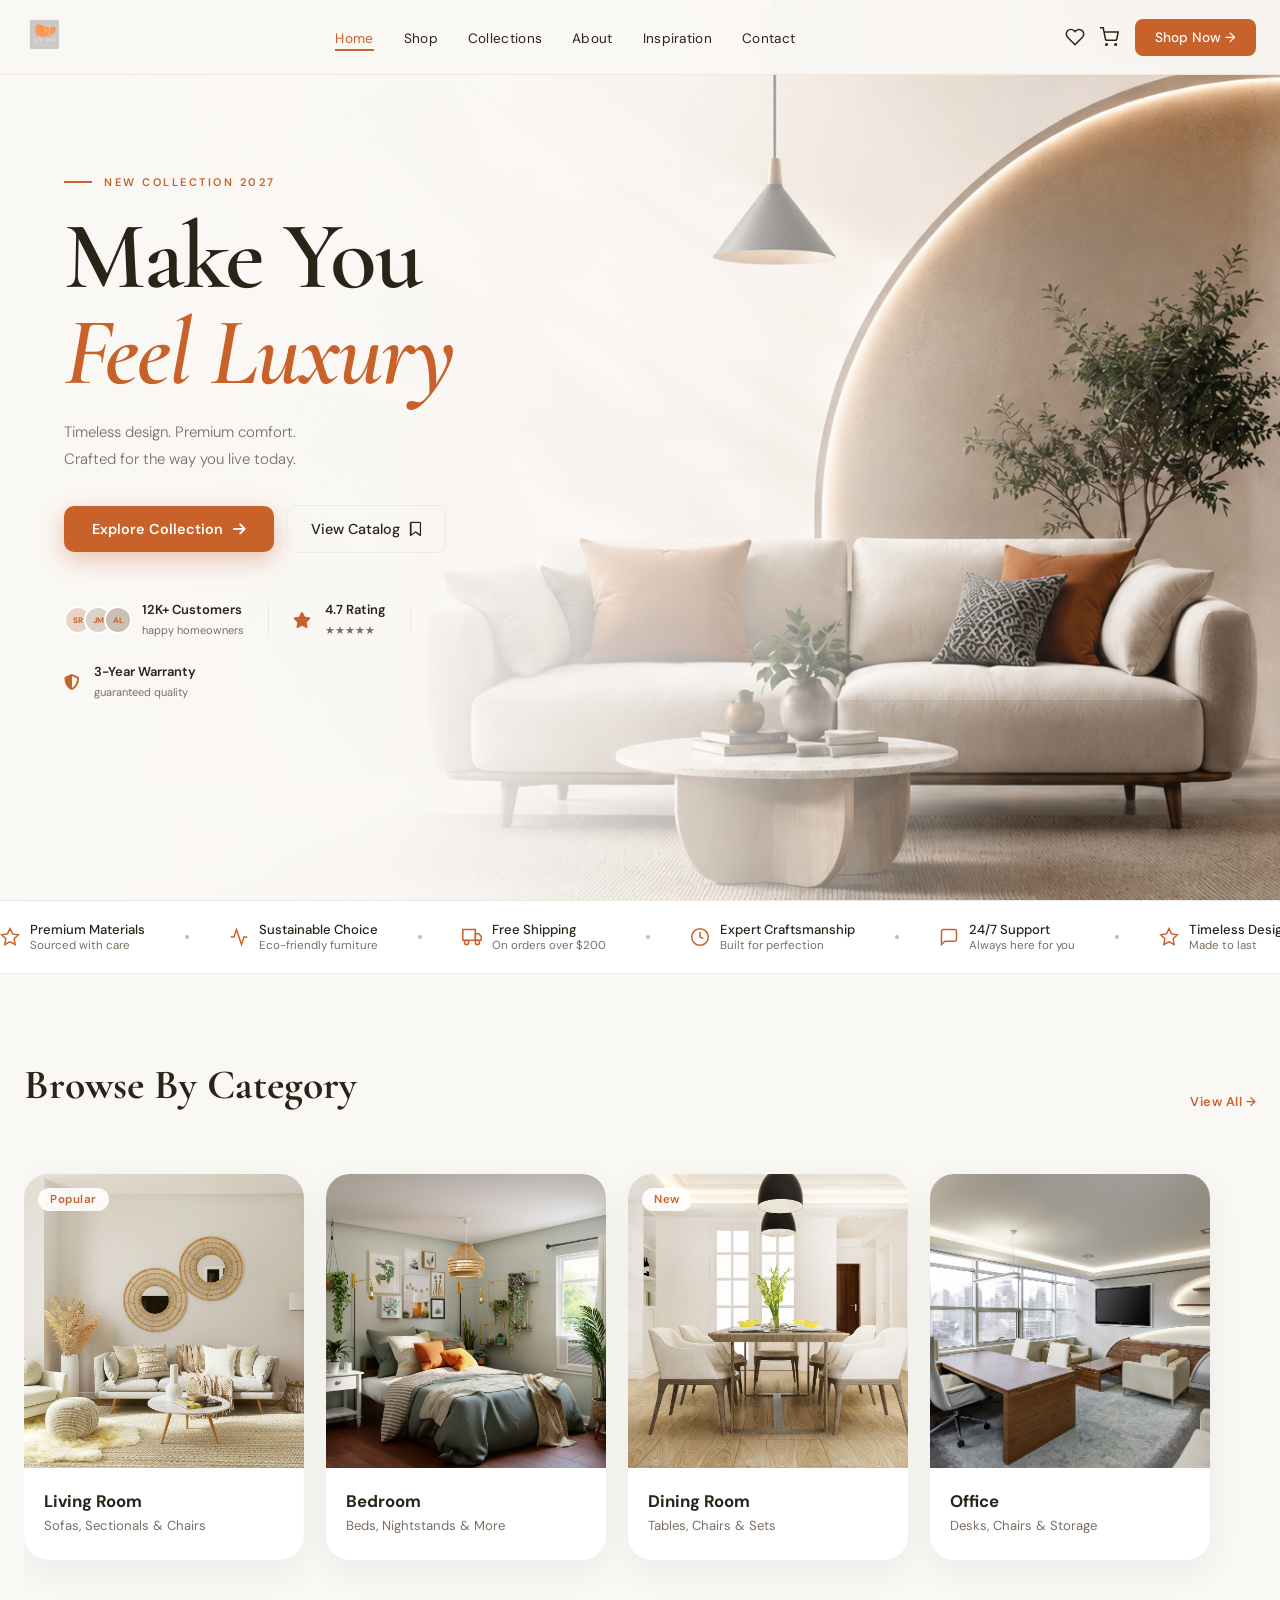
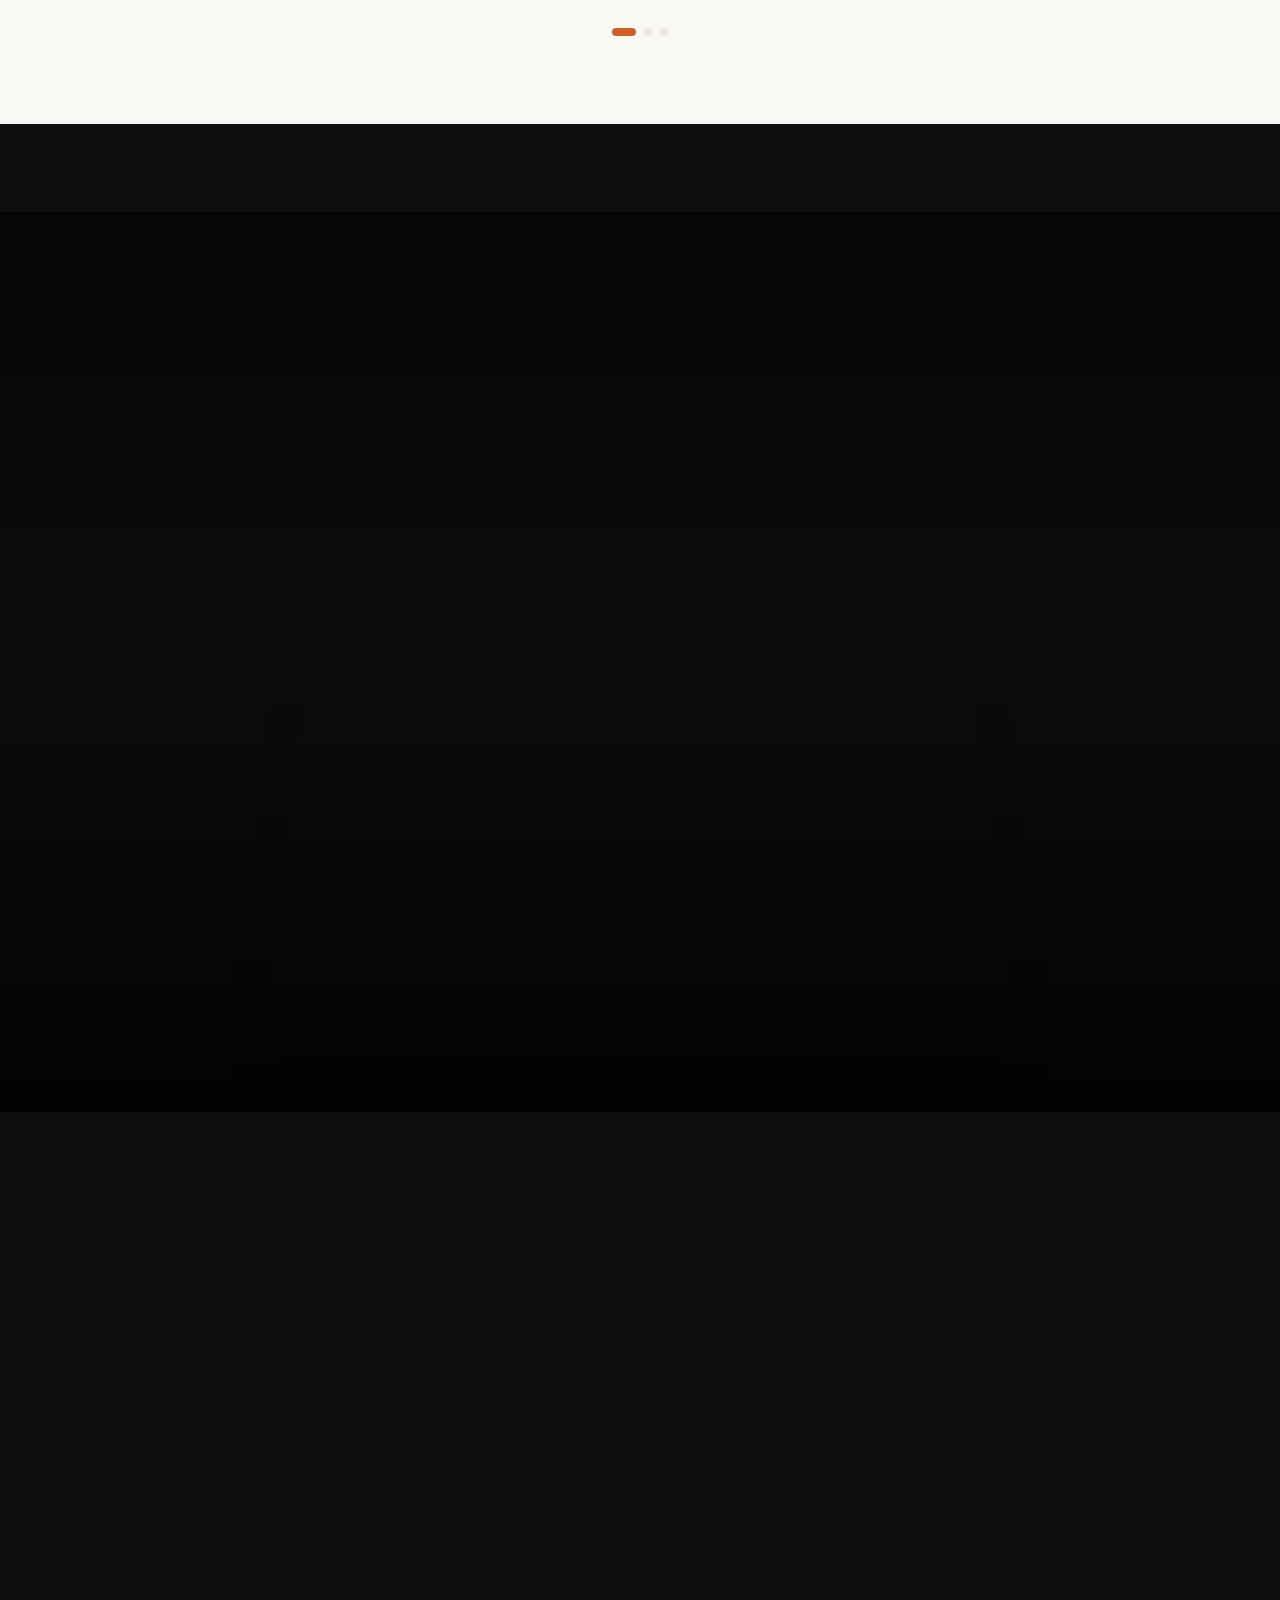
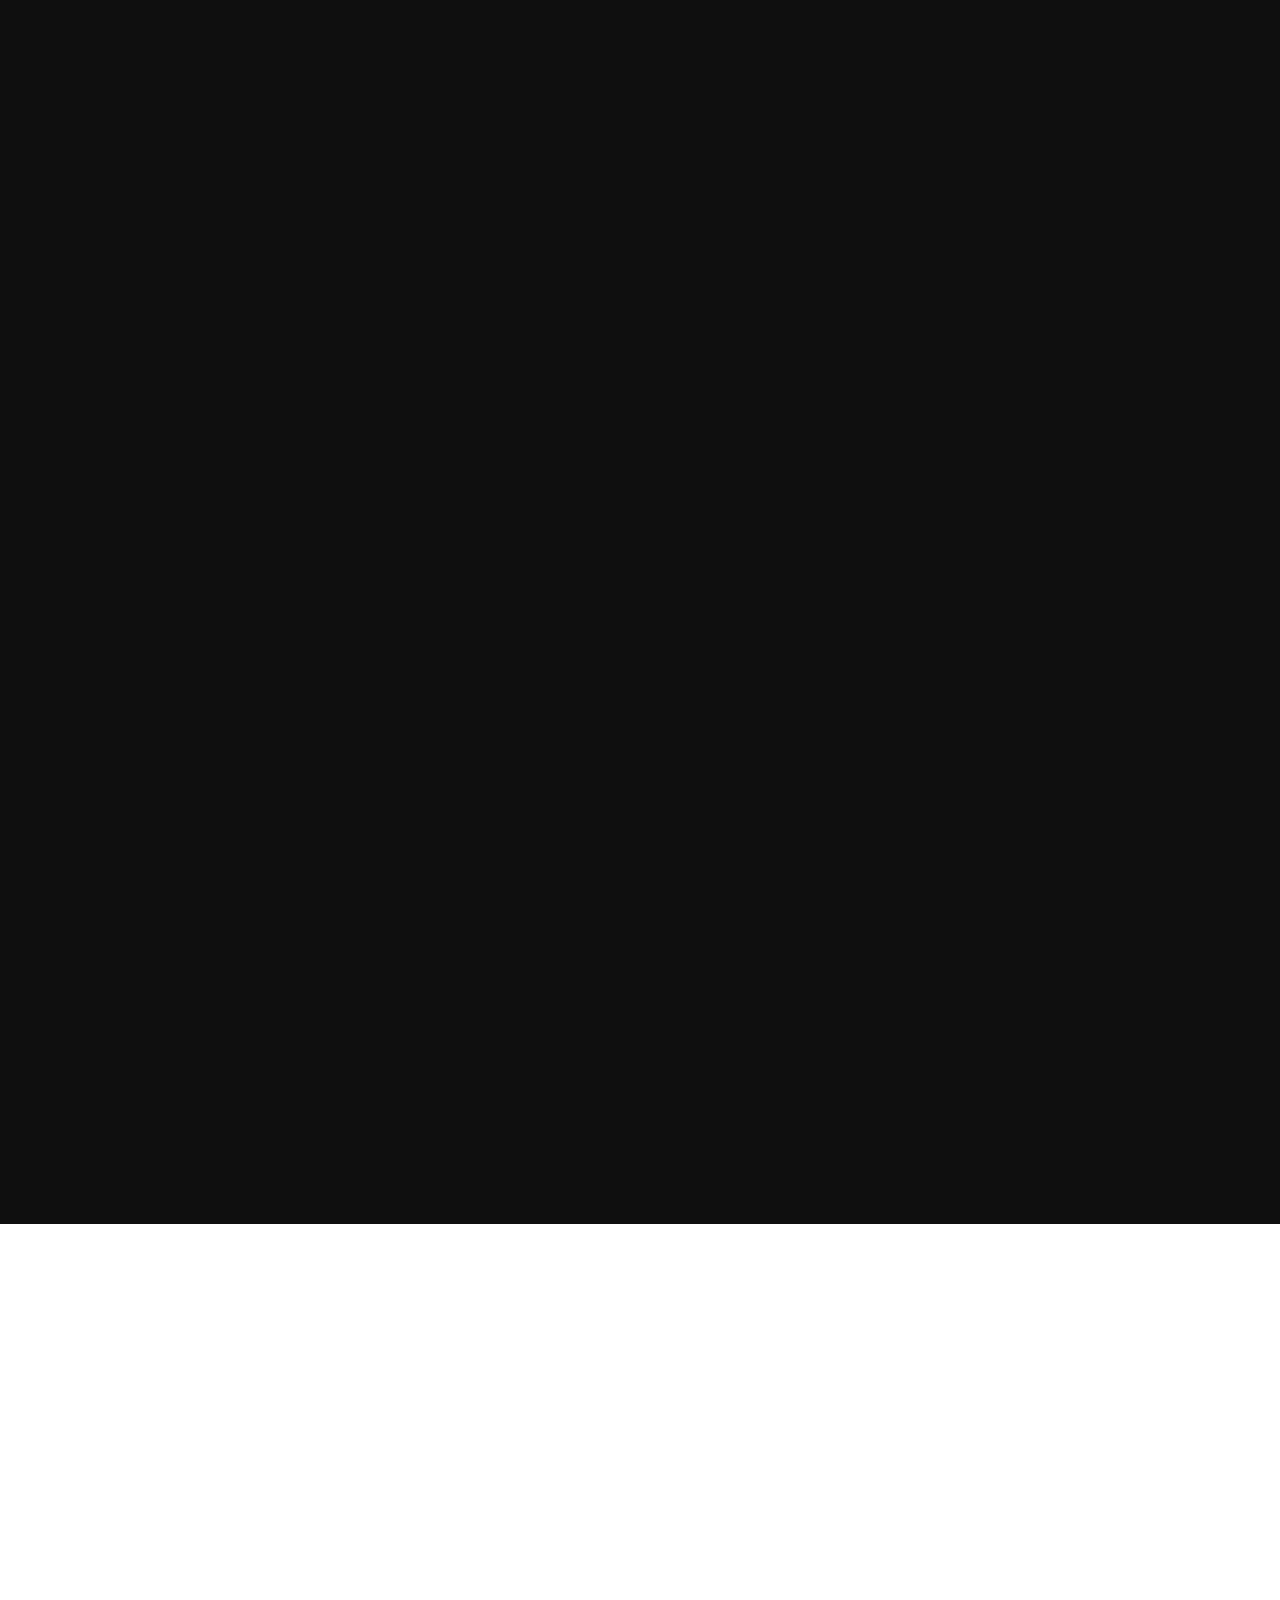
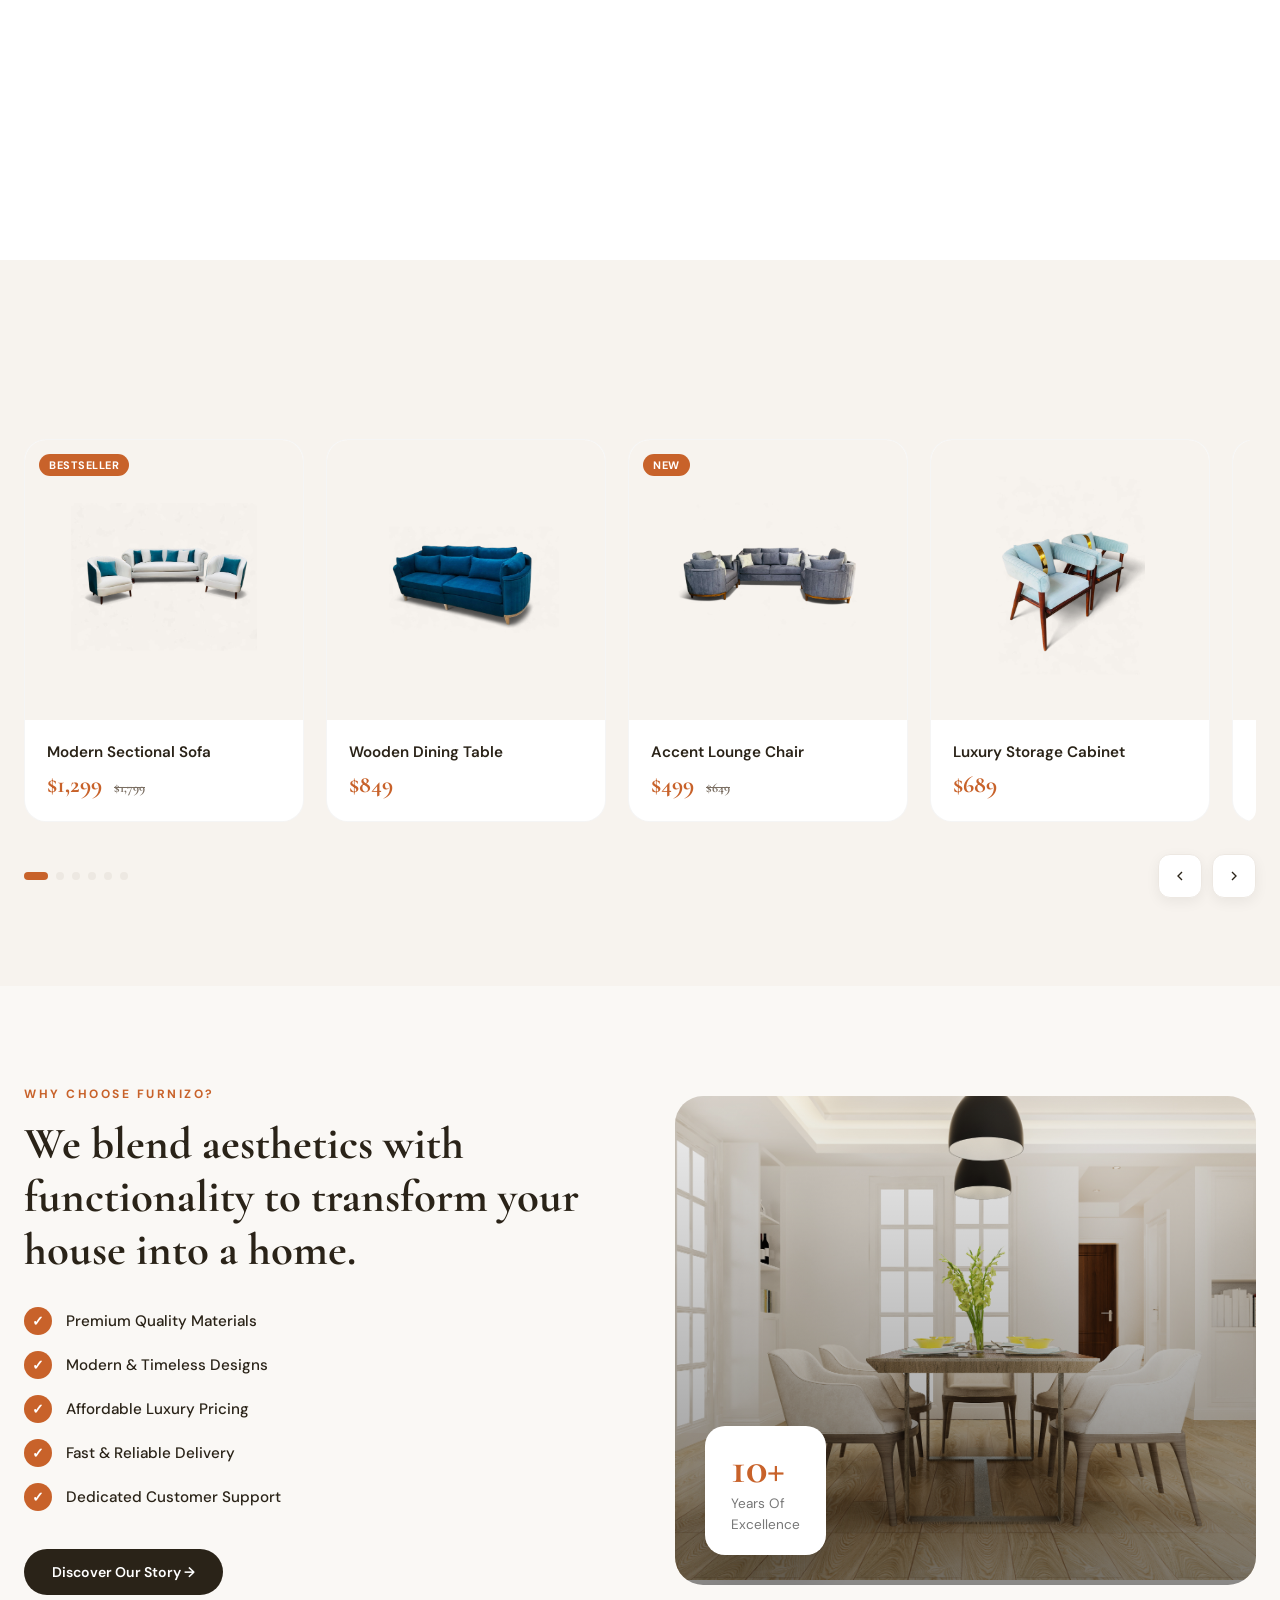
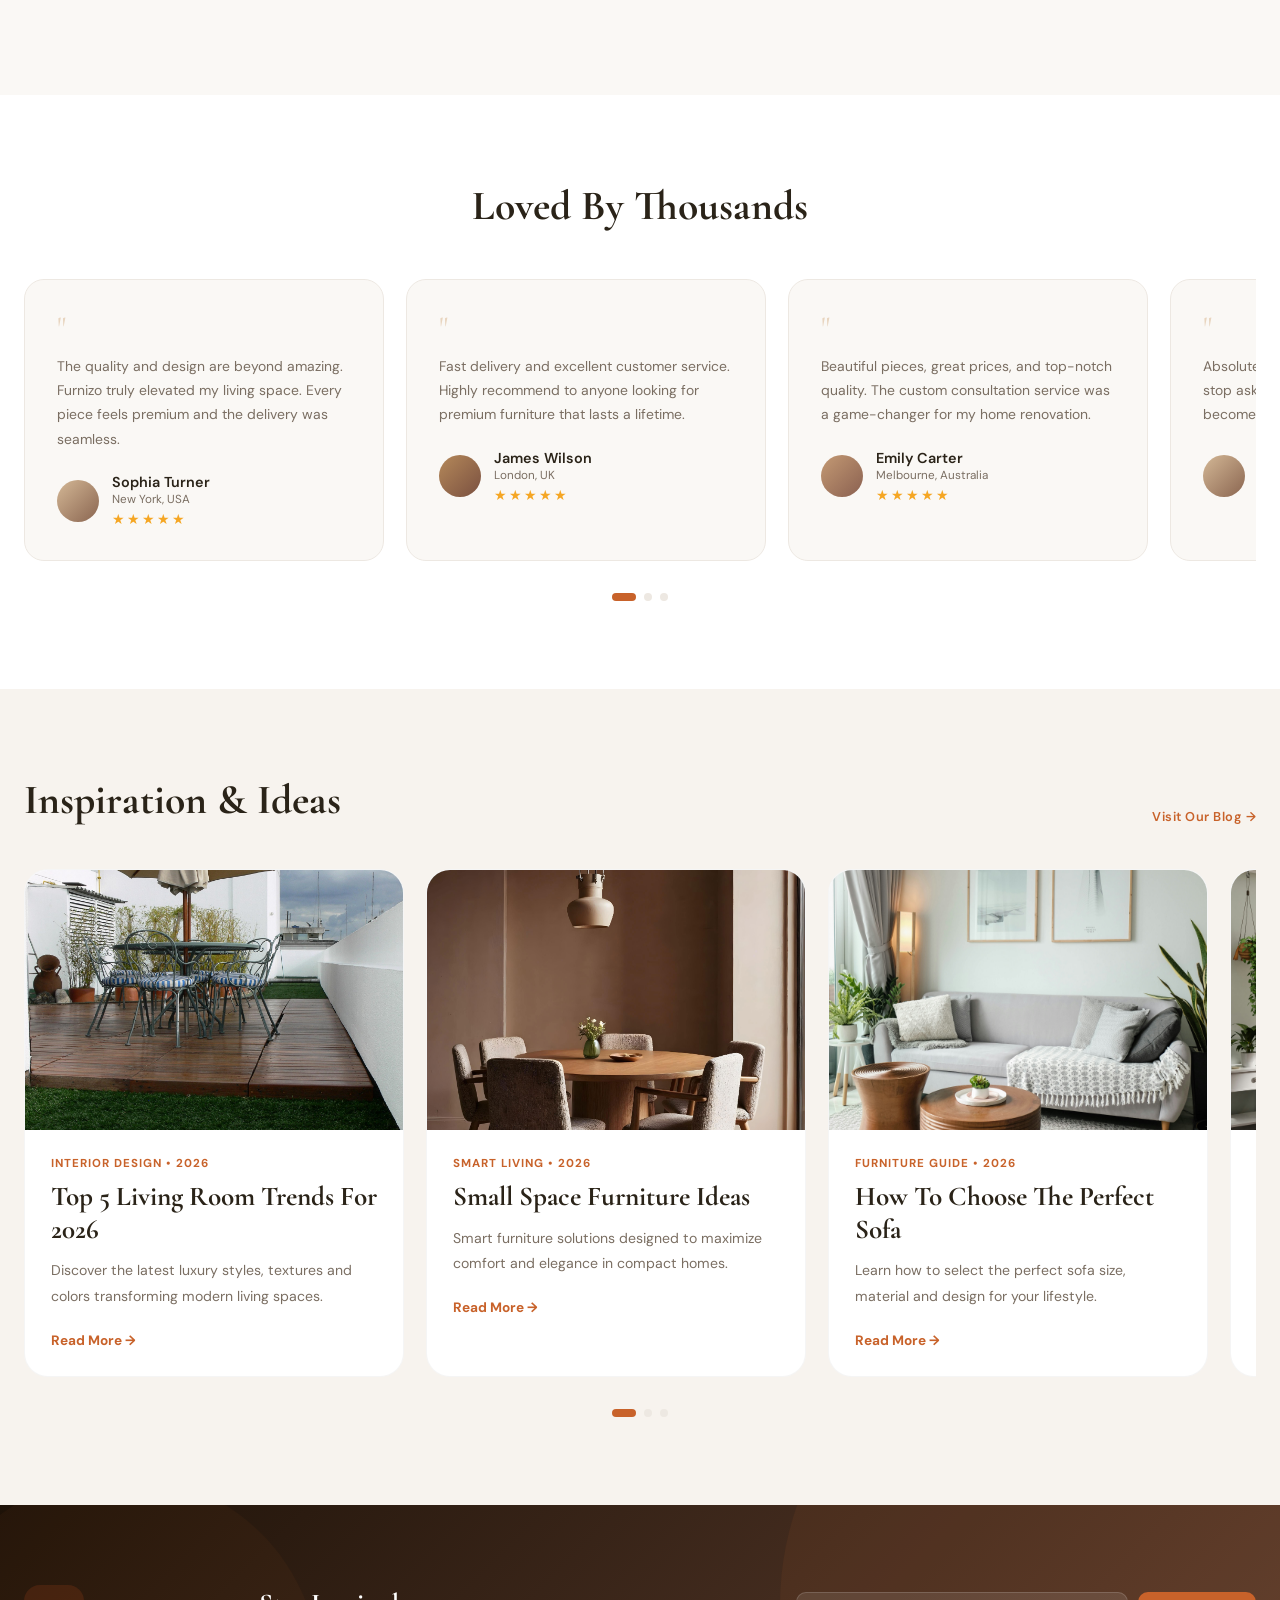
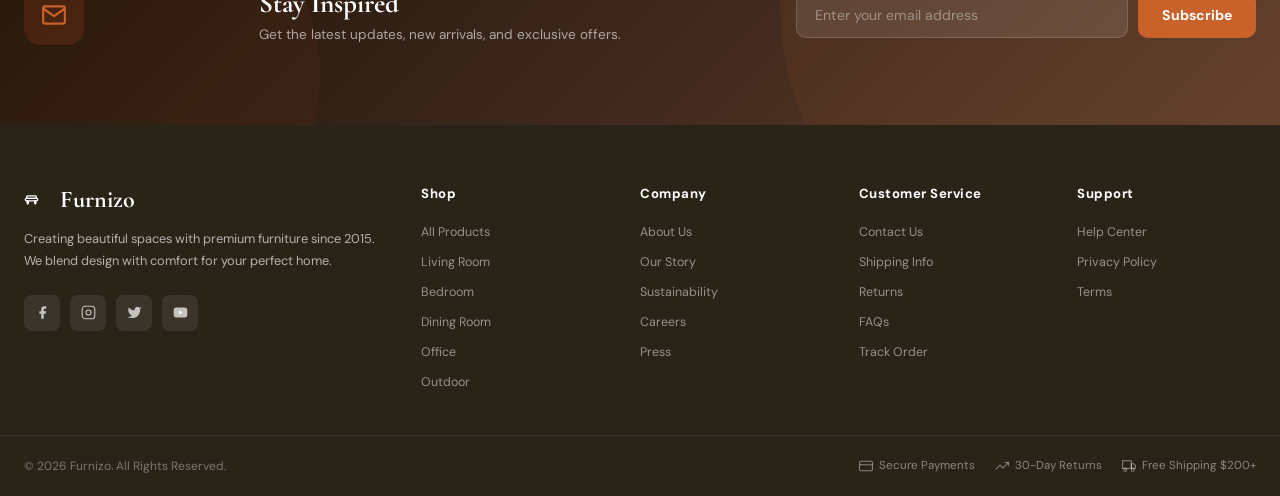
==== index.html @ 1a621d10 "Rename index1.html to index.html" ====
<!DOCTYPE html>
<html lang="en">
<head>
<meta charset="UTF-8"/>
<meta name="viewport" content="width=device-width, initial-scale=1.0"/>
<title>Furnizo – Elevate Your Everyday Living</title>
<link rel="stylesheet" href="https://cdnjs.cloudflare.com/ajax/libs/font-awesome/6.5.1/css/all.min.css"/>
<link href="https://fonts.googleapis.com/css2?family=Cormorant+Garamond:ital,wght@0,300;0,400;0,600;0,700;1,400&family=DM+Sans:opsz,wght@9..40,300;9..40,400;9..40,500;9..40,600&display=swap" rel="stylesheet"/>

<style>
/* ══════════════════════════════════
   ROOT & RESET
══════════════════════════════════ */
*,*::before,*::after{margin:0;padding:0;box-sizing:border-box;}

:root{
  --cream:#f7f3ee;
  --warm:#faf8f5;
  --rust:#c8622a;
  --rust-d:#9e4b1d;
  --rust-l:#e07a45;
  --brown:#5c3d2e;
  --tan:#d4b896;
  --sand:#e8d5bf;
  --charcoal:#2a2318;
  --gray:#7a6e62;
  --lgray:#ede8e2;
  --white:#ffffff;
  --shadow:0 8px 40px rgba(42,35,24,.13);
  --tr:.4s cubic-bezier(.25,.46,.45,.94);
}

html{scroll-behavior:smooth;}
body{
  font-family:'DM Sans',sans-serif;
  background:var(--warm);
  color:var(--charcoal);
  overflow-x:hidden;
}

/* ── SCROLL REVEAL ── */
.reveal,.reveal-l,.reveal-r,.reveal-s{
  opacity:0;
  transition:opacity .7s cubic-bezier(.25,.46,.45,.94),
             transform .7s cubic-bezier(.25,.46,.45,.94);
}
.reveal{transform:translateY(50px);}
.reveal-l{transform:translateX(-50px);}
.reveal-r{transform:translateX(50px);}
.reveal-s{transform:scale(.9);}
.reveal.on,.reveal-l.on,.reveal-r.on,.reveal-s.on{opacity:1;transform:none;}
.d1{transition-delay:.1s;}.d2{transition-delay:.2s;}.d3{transition-delay:.3s;}
.d4{transition-delay:.4s;}.d5{transition-delay:.5s;}

/* ══════════════════════════════════
   NAVBAR
══════════════════════════════════ */
nav{
  position:fixed;top:0;left:0;width:100%;z-index:1000;
  background:rgba(250,248,245,.93);
  backdrop-filter:blur(18px);
  border-bottom:1px solid rgba(212,184,150,.25);
  transition:box-shadow .3s;
}
nav.scrolled{box-shadow:0 2px 28px rgba(42,35,24,.1);}

.nav-inner{
  max-width:1320px;margin:0 auto;
  display:flex;align-items:center;justify-content:space-between;
  padding:0 24px;height:64px;
}

/* LOGO */
.nav-logo{
  display:flex;
  align-items:center;
  text-decoration:none;
}

.logo-img{
  height:52px;      /* increase/decrease logo size */
  width:auto;
  object-fit:contain;
  display:block;
}

/* Optional: smaller navbar height */
.nav-inner{
  max-width:1320px;
  margin:0 auto;
  display:flex;
  align-items:center;
  justify-content:space-between;
  padding:0 24px;
  height:74px;
}
.nav-links{
  display:flex;align-items:center;gap:30px;
  list-style:none;
}
.nav-links a{
  font-size:.85rem;font-weight:400;
  color:var(--charcoal);text-decoration:none;
  letter-spacing:.3px;transition:color var(--tr);
  position:relative;
}
.nav-links a::after{
  content:'';position:absolute;bottom:-4px;left:0;
  width:0;height:1.5px;background:var(--rust);
  transition:width var(--tr);
}
.nav-links a:hover{color:var(--rust);}
.nav-links a:hover::after,.nav-links a.active::after{width:100%;}
.nav-links a.active{color:var(--rust);}

.nav-right{display:flex;align-items:center;gap:16px;}
.nav-icons{display:flex;gap:14px;align-items:center;}
.nav-icons svg{width:20px;height:20px;cursor:pointer;color:var(--charcoal);transition:color .3s;}
.nav-icons svg:hover{color:var(--rust);}

.btn-shop{
  background:var(--rust);color:#fff;
  border:none;border-radius:8px;
  padding:10px 20px;font-size:.85rem;font-weight:500;
  cursor:pointer;transition:background var(--tr),transform .2s;
  white-space:nowrap;font-family:'DM Sans',sans-serif;
}
.btn-shop:hover{background:var(--rust-d);transform:translateY(-1px);}

/* Hamburger */
.hamburger{
  display:none;flex-direction:column;gap:5px;
  background:none;border:none;cursor:pointer;padding:4px;
}
.hamburger span{
  display:block;width:24px;height:2px;
  background:var(--charcoal);border-radius:2px;
  transition:all .35s;
}
.hamburger.open span:nth-child(1){transform:translateY(7px) rotate(45deg);}
.hamburger.open span:nth-child(2){opacity:0;}
.hamburger.open span:nth-child(3){transform:translateY(-7px) rotate(-45deg);}

/* Mobile Menu */
.mobile-menu{
  display:none;
  position:fixed;top:64px;left:0;right:0;
  background:rgba(250,248,245,.97);
  backdrop-filter:blur(20px);
  border-bottom:1px solid var(--lgray);
  padding:20px 24px 28px;
  transform:translateY(-10px);opacity:0;
  transition:all .35s;z-index:999;
}
.mobile-menu.open{display:block;transform:translateY(0);opacity:1;}
.mobile-menu ul{list-style:none;display:flex;flex-direction:column;gap:0;}
.mobile-menu ul li a{
  display:block;padding:14px 0;
  font-size:1rem;color:var(--charcoal);text-decoration:none;
  border-bottom:1px solid var(--lgray);
  transition:color .25s;
}
.mobile-menu ul li a:hover{color:var(--rust);}
.mobile-menu .mob-btns{
  display:flex;gap:12px;margin-top:20px;
}
.mob-btn-primary{
  flex:1;background:var(--rust);color:#fff;
  border:none;border-radius:10px;padding:14px;
  font-size:.9rem;font-weight:600;cursor:pointer;
  font-family:'DM Sans',sans-serif;
}
.mob-btn-outline{
  flex:1;background:transparent;color:var(--charcoal);
  border:1.5px solid var(--lgray);border-radius:10px;padding:14px;
  font-size:.9rem;font-weight:500;cursor:pointer;
  font-family:'DM Sans',sans-serif;
}

/* ══════════════════════════════════
   HERO
══════════════════════════════════ */
.hero{
  position:relative;
  min-height:100svh;
  background:var(--warm);
  overflow:hidden;
  display:flex;align-items:center;
  padding-top:64px;
}

.hero-bg{
  position:absolute;inset:0;
  width:100%;height:100%;
  object-fit:cover;object-position:center right;
}
.hero-fade{
  position:absolute;inset:0;
  background:linear-gradient(to right,
    rgba(250,248,245,1) 0%,
    rgba(250,248,245,.96) 30%,
    rgba(250,248,245,.7) 55%,
    rgba(250,248,245,.1) 80%,
    rgba(250,248,245,0) 100%
  );
}
@media(max-width:768px){
  .hero-fade{
    background:linear-gradient(to bottom,
      rgba(250,248,245,0) 0%,
      rgba(250,248,245,.5) 30%,
      rgba(250,248,245,.97) 60%,
      rgba(250,248,245,1) 100%
    );
  }
}

.hero-content{
  position:relative;z-index:2;
  padding:60px 5% 60px;
  max-width:620px;
}

.eyebrow{
  display:flex;align-items:center;gap:12px;margin-bottom:20px;
  opacity:0;animation:fadeUp .7s .1s forwards;
}
.eyebrow-line{width:28px;height:1.5px;background:var(--rust);}
.eyebrow span{
  font-size:11px;letter-spacing:2.5px;
  text-transform:uppercase;color:var(--rust);font-weight:600;
}

.hero-title{
  font-family:'Cormorant Garamond',serif;
  font-size:clamp(52px,8vw,96px);
  font-weight:600;line-height:1;
  letter-spacing:-2px;color:var(--charcoal);
  opacity:0;animation:fadeUp .7s .22s forwards;
}
.hero-title .rust{color:var(--rust);font-style:italic;}

.hero-desc{
  margin-top:18px;font-size:15px;line-height:1.8;
  color:var(--gray);max-width:380px;font-weight:300;
  opacity:0;animation:fadeUp .7s .34s forwards;
}

.hero-btns{
  margin-top:32px;display:flex;align-items:center;
  gap:12px;flex-wrap:wrap;
  opacity:0;animation:fadeUp .7s .46s forwards;
}
.btn-rust{
  display:inline-flex;align-items:center;gap:10px;
  background:var(--rust);color:#fff;
  padding:14px 28px;border-radius:10px;
  font-size:.9rem;font-weight:600;border:none;cursor:pointer;
  font-family:'DM Sans',sans-serif;text-decoration:none;
  transition:background .2s,transform .2s,box-shadow .2s;
  box-shadow:0 8px 24px rgba(200,98,42,.35);
}
.btn-rust:hover{background:var(--rust-d);transform:translateY(-3px);box-shadow:0 12px 32px rgba(200,98,42,.45);}
.btn-outline{
  display:inline-flex;align-items:center;gap:10px;
  background:none;color:var(--charcoal);
  padding:14px 24px;border-radius:10px;
  font-size:.9rem;font-weight:500;
  border:1.5px solid var(--lgray);cursor:pointer;
  font-family:'DM Sans',sans-serif;text-decoration:none;
  transition:all .2s;
}
.btn-outline:hover{border-color:var(--rust);color:var(--rust);}

.hero-badges{
  margin-top:48px;display:flex;align-items:center;
  gap:24px;flex-wrap:wrap;
  opacity:0;animation:fadeUp .7s .6s forwards;
}
.badge-item{display:flex;align-items:center;gap:10px;}
.badge-avatars{display:flex;}
.av-pill{
  width:28px;height:28px;border-radius:50%;
  border:2.5px solid #fff;
  display:flex;align-items:center;justify-content:center;
  font-size:8px;font-weight:700;color:var(--rust);
}
.av-pill+.av-pill{margin-left:-8px;}
.badge-info strong{display:block;font-size:13px;font-weight:600;color:var(--charcoal);}
.badge-info span{font-size:11px;color:var(--gray);}
.badge-div{width:1px;height:30px;background:var(--lgray);}

@keyframes fadeUp{
  from{opacity:0;transform:translateY(28px);}
  to{opacity:1;transform:translateY(0);}
}

/* ══════════════════════════════════
   TRUST BAR
══════════════════════════════════ */
.trust-bar{
  background:#fff;
  border-top:1px solid var(--lgray);
  border-bottom:1px solid var(--lgray);
  padding:20px 0;overflow:hidden;
}
.trust-track{
  display:flex;align-items:center;gap:40px;
  animation:trustScroll 20s linear infinite;
  width:max-content;
}
.trust-bar:hover .trust-track{animation-play-state:paused;}
@keyframes trustScroll{
  from{transform:translateX(0);}
  to{transform:translateX(-50%);}
}
.trust-item{
  display:flex;align-items:center;gap:10px;
  font-size:.82rem;color:var(--charcoal);font-weight:500;
  white-space:nowrap;
}
.trust-item svg{color:var(--rust);flex-shrink:0;}
.trust-item .sub{font-size:.72rem;color:var(--gray);font-weight:400;}
.trust-dot{
  width:4px;height:4px;border-radius:50%;
  background:var(--tan);flex-shrink:0;
}

/* ══════════════════════════════════
   SHARED SECTION STYLES
══════════════════════════════════ */
section{padding:88px 0;}
.container{max-width:1320px;margin:0 auto;padding:0 24px;}
.sec-head{
  display:flex;justify-content:space-between;align-items:flex-end;
  margin-bottom:44px;flex-wrap:wrap;gap:16px;
}
.sec-title{
  font-family:'Cormorant Garamond',serif;
  font-size:clamp(1.7rem,4vw,2.6rem);
  font-weight:700;color:var(--charcoal);line-height:1.15;
}
.view-all{
  font-size:.8rem;font-weight:600;color:var(--rust);
  text-decoration:none;letter-spacing:.5px;
  display:flex;align-items:center;gap:5px;
  transition:gap .3s;white-space:nowrap;
}
.view-all:hover{gap:10px;}

/* ══════════════════════════════════
   CATEGORIES CAROUSEL (3D)
══════════════════════════════════ */
.categories-bg{background:var(--warm);padding:88px 0;}

/* Carousel wrapper */
.carousel-wrap{
  position:relative;overflow:hidden;
  padding:20px 0 40px;
  cursor:grab;
  user-select:none;
  -webkit-user-select:none;
}
.carousel-wrap:active{cursor:grabbing;}

.cat-track{
  display:flex;gap:22px;
  width:max-content;
  transition:transform .35s cubic-bezier(.25,.46,.45,.94);
  will-change:transform;
}

/* CARD */
.cat-card{
  width:280px;flex-shrink:0;
  background:#fff;
  border-radius:24px;
  overflow:hidden;
  box-shadow:0 10px 35px rgba(0,0,0,.06);
  transition:transform .45s cubic-bezier(.25,.46,.45,.94),
             box-shadow .45s;
  cursor:pointer;
  transform-style:preserve-3d;
  perspective:1000px;
}
.cat-card:hover{
  transform:translateY(-12px) rotateX(4deg) rotateY(-2deg);
  box-shadow:0 28px 60px rgba(0,0,0,.14);
}
.cat-img-wrap{
  position:relative;
  width:100%;aspect-ratio:4/4.2;
  overflow:hidden;
}
.cat-img{
  position:absolute;inset:0;
  width:100%;height:100%;
  object-fit:cover;
  transition:transform .8s cubic-bezier(.22,.61,.36,1),
             opacity .6s;
}
.cat-img.primary{opacity:1;transform:translateX(0);}
.cat-img.hover{opacity:0;transform:translateX(100%);}
.cat-card:hover .cat-img.primary{opacity:0;transform:translateX(-100%);}
.cat-card:hover .cat-img.hover{opacity:1;transform:translateX(0);}
.cat-badge{
  position:absolute;top:14px;left:14px;
  background:rgba(255,255,255,.9);
  backdrop-filter:blur(6px);
  border-radius:20px;
  padding:4px 12px;
  font-size:.72rem;font-weight:600;
  color:var(--rust);
  letter-spacing:.5px;
  z-index:2;
}
.cat-info{padding:22px 20px 24px;}
.cat-name{font-size:1.05rem;font-weight:700;color:var(--charcoal);margin-bottom:4px;}
.cat-sub{font-size:.82rem;color:var(--gray);line-height:1.5;}

/* Carousel dots */
.carousel-dots{
  display:flex;justify-content:center;gap:8px;margin-top:28px;
}
.dot{
  width:8px;height:8px;border-radius:50%;
  background:var(--lgray);border:none;cursor:pointer;
  transition:all .35s;padding:0;
}
.dot.active{background:var(--rust);width:24px;border-radius:4px;}

/* Carousel arrows */
.carousel-arrows{
  display:flex;gap:10px;
  position:absolute;right:0;top:-60px;
}
.arr-btn{
  width:42px;height:42px;border-radius:50%;
  background:#fff;border:1.5px solid var(--lgray);
  display:flex;align-items:center;justify-content:center;
  cursor:pointer;transition:all .3s;
  box-shadow:0 4px 14px rgba(0,0,0,.07);
}
.arr-btn:hover{background:var(--rust);border-color:var(--rust);}
.arr-btn:hover svg{color:#fff;}
.arr-btn svg{width:16px;height:16px;color:var(--charcoal);transition:color .3s;}
.sec-head-inner{position:relative;}

/* =========================
   CINEMATIC 3D SCROLL SECTION
========================= */

.scroll-video-section{
  position:relative;
  height:300vh;
  background:#0f0f0f;
}

.video-sticky-wrap{
  position:sticky;
  top:0;
  height:100vh;

  display:flex;
  align-items:center;
  justify-content:center;

  overflow:hidden;

  perspective:1800px;
}

.scroll-video{
  width:72%;
  height:72vh;

  object-fit:cover;

  border-radius:32px;

  transform:
    rotateX(18deg)
    scale(0.72)
    translateY(180px);

  transition:
    transform 0.15s linear,
    border-radius 0.15s linear,
    width 0.15s linear;

  box-shadow:
    0 80px 140px rgba(0,0,0,.45);

  will-change:transform;
}

.video-overlay{
  position:absolute;
  inset:0;

  background:
  linear-gradient(
    to top,
    rgba(0,0,0,.78),
    rgba(0,0,0,.15),
    rgba(0,0,0,.55)
  );

  pointer-events:none;
}

.video-content{
  position:absolute;

  z-index:5;

  text-align:center;

  color:white;

  max-width:760px;

  opacity:0;

  transform:translateY(80px);

  transition:
    opacity .5s ease,
    transform .5s ease;
}

.video-content.active{
  opacity:1;
  transform:translateY(0);
}

.video-subtitle{
  display:inline-block;

  margin-bottom:20px;

  letter-spacing:4px;

  text-transform:uppercase;

  font-size:13px;

  color:#d6b08c;
}

.video-content h2{
  font-family:'Fraunces',serif;

  font-size:78px;

  line-height:1;

  font-weight:400;

  margin-bottom:24px;
}

.video-content p{
  font-size:18px;

  line-height:1.8;

  color:rgba(255,255,255,.82);
}

/* COLLECTIONS COMING OVER VIDEO */

.collections{
  position:relative;
  z-index:10;

  margin-top:-140px;

  border-radius:40px 40px 0 0;

  background:#f5f0eb;
}

/* MOBILE */

@media(max-width:768px){

  .scroll-video-section{
    height:220vh;
  }

  .scroll-video{
    width:92%;
    height:60vh;
    border-radius:24px;
  }

  .video-content{
    padding:0 24px;
  }

  .video-content h2{
    font-size:42px;
  }

  .video-content p{
    font-size:15px;
  }

}
/* ══════════════════════════════════
   PROMO BANNERS
══════════════════════════════════ */
.promo-section{background:#fff;padding:88px 0;}
.promo-grid{
  display:grid;
  grid-template-columns:1.2fr .8fr;
  gap:22px;
}

.promo-main{
  position:relative;
  min-height:460px;
  border-radius:28px;
  overflow:hidden;
  display:flex;align-items:flex-end;
  padding:48px;
  isolation:isolate;cursor:pointer;
}
.promo-bg{
  position:absolute;inset:0;
  width:100%;height:100%;object-fit:cover;
  transition:transform 1.2s ease;
}
.promo-main:hover .promo-bg{transform:scale(1.07);}
.promo-overlay{
  position:absolute;inset:0;
  background:linear-gradient(to right,rgba(20,10,5,.86),rgba(20,10,5,.4));
  z-index:1;
}
.promo-content{position:relative;z-index:2;max-width:500px;}
.promo-tag{
  display:inline-flex;align-items:center;gap:6px;
  background:var(--rust);color:#fff;
  font-size:.72rem;font-weight:700;
  padding:6px 14px;border-radius:40px;
  margin-bottom:16px;
  text-transform:uppercase;letter-spacing:1px;
}
.promo-main h2{
  font-family:'Cormorant Garamond',serif;
  font-size:clamp(2rem,5vw,3.8rem);
  line-height:1;color:#fff;
  margin-bottom:12px;font-weight:700;
}
.promo-main p{color:rgba(255,255,255,.75);font-size:.95rem;margin-bottom:28px;line-height:1.7;}
.btn-white{
  display:inline-flex;align-items:center;gap:8px;
  padding:13px 26px;background:#fff;color:var(--charcoal);
  border-radius:50px;text-decoration:none;
  font-weight:700;font-size:.88rem;
  transition:all .3s;
}
.btn-white:hover{transform:translateY(-3px);background:var(--sand);}

.promo-side{display:flex;flex-direction:column;gap:22px;}
.promo-small{
  background:var(--cream);
  border-radius:22px;padding:26px;
  display:flex;align-items:center;gap:18px;
  border:1px solid rgba(0,0,0,.04);
  transition:transform .4s,box-shadow .4s;flex:1;
  overflow:hidden;position:relative;
}
.promo-small::before{
  content:'';
  position:absolute;inset:0;
  background:linear-gradient(135deg,transparent 60%,rgba(200,98,42,.06));
  pointer-events:none;
}
.promo-small:hover{transform:translateY(-6px);box-shadow:0 20px 45px rgba(0,0,0,.09);}
.promo-small h3{
  font-family:'Cormorant Garamond',serif;
  font-size:1.5rem;line-height:1.15;
  margin-bottom:8px;color:var(--charcoal);font-weight:700;
}
.promo-small p{color:var(--gray);margin-bottom:14px;font-size:.88rem;}
.learn-more{
  color:var(--rust);text-decoration:none;
  font-weight:700;font-size:.85rem;
  transition:gap .3s;display:inline-flex;align-items:center;gap:6px;
}
.learn-more:hover{gap:10px;}
.promo-img{
  width:120px;height:120px;
  border-radius:16px;overflow:hidden;
  flex-shrink:0;background:var(--lgray);
}
.promo-img img{
  width:100%;height:100%;object-fit:cover;
  transition:transform .7s;
}
.promo-small:hover .promo-img img{transform:scale(1.08);}

/* ══════════════════════════════════
   PRODUCTS CAROUSEL
══════════════════════════════════ */
.products-bg{background:var(--cream);padding:88px 0;}
.products-carousel{position:relative;}
.prod-track-wrap{overflow:hidden;border-radius:12px;}
.prod-track{
  display:flex;gap:22px;
  transition:transform .45s cubic-bezier(.25,.46,.45,.94);
  will-change:transform;
}

/* 3D product card */
.product-card{
  flex-shrink:0;
  width:280px;
  background:#fff;
  border-radius:22px;overflow:hidden;
  border:1px solid rgba(0,0,0,.04);
  transition:transform .45s cubic-bezier(.25,.46,.45,.94),box-shadow .45s;
  position:relative;
  transform-style:preserve-3d;perspective:800px;
}
.product-card:hover{
  transform:translateY(-14px) rotateX(5deg) rotateY(-3deg) scale(1.02);
  box-shadow:0 30px 60px rgba(0,0,0,.14);
}
.product-card::before{
  content:'';
  position:absolute;inset:0;
  background:linear-gradient(135deg,rgba(255,255,255,.4),transparent);
  z-index:1;pointer-events:none;
  opacity:0;transition:opacity .4s;
  border-radius:22px;
}
.product-card:hover::before{opacity:1;}

.prod-img-wrap{
  position:relative;height:280px;
  overflow:hidden;background:var(--cream);
  display:flex;align-items:center;justify-content:center;
  padding:24px;
}
.prod-img{
  width:100%;height:100%;object-fit:contain;
  transition:transform .8s ease;
}
.product-card:hover .prod-img{transform:scale(1.1) translateY(-4px);}

/* Glow on hover */
.prod-glow{
  position:absolute;inset:0;
  background:radial-gradient(circle at 50% 80%,rgba(200,98,42,.12),transparent 70%);
  opacity:0;transition:opacity .5s;
}
.product-card:hover .prod-glow{opacity:1;}

.prod-actions{
  position:absolute;top:14px;right:14px;
  display:flex;flex-direction:column;gap:8px;
  opacity:0;transform:translateX(18px);
  transition:all .4s;z-index:3;
}
.product-card:hover .prod-actions{opacity:1;transform:translateX(0);}
.act-btn{
  width:40px;height:40px;border-radius:50%;
  background:#fff;border:none;
  display:flex;align-items:center;justify-content:center;
  cursor:pointer;transition:all .3s;
  box-shadow:0 6px 18px rgba(0,0,0,.1);font-size:.9rem;
}
.act-btn:hover{background:var(--rust);color:#fff;transform:scale(1.08);}

.prod-badge{
  position:absolute;top:14px;left:14px;
  background:var(--rust);color:#fff;
  font-size:.68rem;font-weight:700;
  padding:4px 10px;border-radius:20px;
  letter-spacing:.5px;text-transform:uppercase;
  z-index:3;
}

.prod-info{padding:22px;}
.prod-name{font-size:.95rem;font-weight:600;color:var(--charcoal);margin-bottom:8px;}
.prod-price{
  font-family:'Cormorant Garamond',serif;
  font-size:1.5rem;font-weight:700;color:var(--rust);
}
.prod-old{font-size:.82rem;color:var(--gray);text-decoration:line-through;margin-left:6px;}

/* Carousel nav */
.prod-nav{
  display:flex;align-items:center;justify-content:space-between;
  margin-top:32px;
}
.prod-dots{display:flex;gap:8px;}
.prod-arrows{display:flex;gap:10px;}
.p-arr{
  width:44px;height:44px;border-radius:12px;
  background:#fff;border:1.5px solid var(--lgray);
  display:flex;align-items:center;justify-content:center;
  cursor:pointer;transition:all .3s;
  box-shadow:0 4px 14px rgba(0,0,0,.06);
}
.p-arr:hover{background:var(--rust);border-color:var(--rust);}
.p-arr:hover svg{color:#fff;}
.p-arr svg{width:16px;height:16px;color:var(--charcoal);transition:color .3s;}

/* ══════════════════════════════════
   WHY CHOOSE
══════════════════════════════════ */
.why-section{background:var(--warm);padding:100px 0;}
.why-grid{
  display:grid;
  grid-template-columns:1fr 1fr;
  gap:70px;align-items:center;
}
.why-lead{
  font-size:.75rem;font-weight:700;color:var(--rust);
  letter-spacing:2.5px;text-transform:uppercase;margin-bottom:16px;
}
.why-content .sec-title{font-size:clamp(1.8rem,3.5vw,2.8rem);line-height:1.18;margin-bottom:16px;}
.why-list{list-style:none;margin:30px 0 38px;display:flex;flex-direction:column;gap:16px;}
.why-list li{
  display:flex;align-items:center;gap:14px;
  font-size:.95rem;color:var(--charcoal);font-weight:500;
}
.why-list li::before{
  content:'✓';
  width:28px;height:28px;border-radius:50%;
  background:var(--rust);color:#fff;
  display:flex;align-items:center;justify-content:center;
  font-size:.88rem;font-weight:700;flex-shrink:0;
}
.why-img-area{
  position:relative;border-radius:28px;overflow:hidden;min-height:480px;
  cursor:pointer;
}
.why-main-img{width:100%;height:100%;object-fit:cover;transition:transform 1s ease;}
.why-img-area:hover .why-main-img{transform:scale(1.06);}
.why-overlay{
  position:absolute;inset:0;
  background:linear-gradient(to top,rgba(0,0,0,.45),rgba(0,0,0,.05));
}
.why-badge{
  position:absolute;bottom:30px;left:30px;
  background:#fff;border-radius:20px;
  padding:20px 26px;
  box-shadow:0 20px 40px rgba(0,0,0,.15);z-index:2;
}
.why-badge .big{
  font-size:2.8rem;font-family:'Cormorant Garamond',serif;
  font-weight:700;color:var(--rust);line-height:1;
}
.why-badge .small{font-size:.85rem;color:#777;margin-top:4px;line-height:1.5;}
.btn-primary-dark{
  display:inline-flex;align-items:center;gap:8px;
  padding:14px 28px;background:var(--charcoal);color:#fff;
  border-radius:50px;text-decoration:none;
  font-weight:600;font-size:.88rem;
  transition:all .3s;
}
.btn-primary-dark:hover{background:var(--rust);transform:translateY(-2px);}

/* ══════════════════════════════════
   TESTIMONIALS CAROUSEL
══════════════════════════════════ */
.testi-bg{background:#fff;padding:88px 0;}
.testi-header{text-align:center;margin-bottom:48px;}
.testi-carousel{position:relative;overflow:hidden;}
.testi-track{
  display:flex;gap:22px;
  transition:transform .45s cubic-bezier(.25,.46,.45,.94);
}
.testi-card{
  flex-shrink:0;width:360px;
  background:var(--warm);border-radius:20px;padding:32px;
  border:1px solid var(--lgray);
  transition:transform .4s,box-shadow .4s;
}
.testi-card:hover{transform:translateY(-8px);box-shadow:var(--shadow);}
.testi-quote{
  font-size:2rem;color:var(--sand);
  font-family:'Cormorant Garamond',serif;
  line-height:1;margin-bottom:10px;
}
.testi-text{font-size:.87rem;color:var(--gray);line-height:1.75;margin-bottom:22px;}
.testi-author{display:flex;align-items:center;gap:13px;}
.testi-avatar{
  width:42px;height:42px;border-radius:50%;flex-shrink:0;
}
.av1{background:linear-gradient(135deg,#d4b896,#8a6550);}
.av2{background:linear-gradient(135deg,#b5895a,#7a5040);}
.av3{background:linear-gradient(135deg,#c49a74,#8a6050);}
.testi-name{font-size:.9rem;font-weight:600;color:var(--charcoal);}
.testi-loc{font-size:.73rem;color:var(--gray);}
.testi-stars{color:#f5a623;font-size:.85rem;margin-top:4px;letter-spacing:2px;}
.testi-nav{display:flex;justify-content:center;gap:8px;margin-top:32px;}

/* ══════════════════════════════════
   BLOG CAROUSEL
══════════════════════════════════ */
.blog-section{background:var(--cream);padding:88px 0;}
.blog-carousel{position:relative;overflow:hidden;}
.blog-track{
  display:flex;gap:22px;
  transition:transform .45s cubic-bezier(.25,.46,.45,.94);
}
.blog-card{
  flex-shrink:0;width:380px;
  background:#fff;border-radius:24px;
  overflow:hidden;cursor:pointer;
  border:1px solid rgba(0,0,0,.04);
  transition:transform .45s,box-shadow .45s;
}
.blog-card:hover{transform:translateY(-10px);box-shadow:0 25px 50px rgba(0,0,0,.1);}
.blog-img-wrap{height:260px;overflow:hidden;background:var(--cream);}
.blog-img{width:100%;height:100%;object-fit:cover;transition:transform 1s ease;}
.blog-card:hover .blog-img{transform:scale(1.08);}
.blog-body{padding:26px;}
.blog-date{
  font-size:.72rem;font-weight:700;
  letter-spacing:1px;text-transform:uppercase;
  color:var(--rust);margin-bottom:10px;
}
.blog-title{
  font-family:'Cormorant Garamond',serif;
  font-size:1.7rem;line-height:1.2;font-weight:700;
  color:var(--charcoal);margin-bottom:12px;
}
.blog-excerpt{font-size:.88rem;color:var(--gray);line-height:1.8;margin-bottom:20px;}
.read-more{
  display:inline-flex;align-items:center;gap:6px;
  font-size:.85rem;font-weight:700;
  color:var(--rust);text-decoration:none;
  transition:gap .3s;
}
.read-more:hover{gap:12px;}
.blog-nav{display:flex;justify-content:center;gap:8px;margin-top:32px;}

/* ══════════════════════════════════
   NEWSLETTER
══════════════════════════════════ */
.newsletter{
  background:linear-gradient(135deg,#1e1208 0%,#5c3d2e 100%);
  padding:80px 0;
  position:relative;overflow:hidden;
}
.newsletter::before{
  content:'';position:absolute;
  width:600px;height:600px;border-radius:50%;
  background:rgba(200,98,42,.08);
  top:-200px;right:-100px;
  pointer-events:none;
}
.newsletter::after{
  content:'';position:absolute;
  width:400px;height:400px;border-radius:50%;
  background:rgba(200,98,42,.05);
  bottom:-150px;left:-80px;
  pointer-events:none;
}
.nl-inner{
  max-width:1320px;margin:0 auto;padding:0 24px;
  display:flex;align-items:center;
  justify-content:space-between;gap:48px;
  flex-wrap:wrap;
  position:relative;z-index:1;
}
.nl-icon{
  width:60px;height:60px;
  background:rgba(181,69,27,.2);border-radius:16px;
  display:flex;align-items:center;justify-content:center;
  flex-shrink:0;
}
.nl-text h3{
  font-family:'Cormorant Garamond',serif;
  font-size:1.7rem;font-weight:700;color:#fff;margin-bottom:6px;
}
.nl-text p{font-size:.85rem;color:rgba(255,255,255,.6);}
.nl-form{display:flex;gap:10px;flex:1;max-width:460px;min-width:260px;}
.nl-input{
  flex:1;background:rgba(255,255,255,.1);
  border:1px solid rgba(255,255,255,.15);
  border-radius:10px;padding:13px 18px;
  color:#fff;font-family:'DM Sans',sans-serif;font-size:.88rem;
  transition:border-color .3s;
}
.nl-input::placeholder{color:rgba(255,255,255,.4);}
.nl-input:focus{outline:none;border-color:var(--rust);}
.nl-btn{
  background:var(--rust);color:#fff;border:none;
  border-radius:10px;padding:13px 24px;
  font-family:'DM Sans',sans-serif;font-size:.88rem;font-weight:700;
  cursor:pointer;white-space:nowrap;
  transition:background .3s,transform .2s;
}
.nl-btn:hover{background:var(--rust-d);transform:translateY(-1px);}

/* ══════════════════════════════════
   FOOTER
══════════════════════════════════ */
footer{background:var(--charcoal);color:rgba(255,255,255,.65);padding:60px 0 0;}
.footer-inner{
  max-width:1320px;margin:0 auto;padding:0 24px;
  display:grid;
  grid-template-columns:2fr 1fr 1fr 1fr 1fr;
  gap:40px;
}
.footer-logo-wrap{
  font-family:'Cormorant Garamond',serif;font-size:1.5rem;
  font-weight:700;color:#fff;margin-bottom:14px;
  display:flex;align-items:center;gap:8px;
}
.footer-desc{font-size:.8rem;line-height:1.75;margin-bottom:22px;}
.social-links{display:flex;gap:10px;}
.soc-btn{
  width:36px;height:36px;
  background:rgba(255,255,255,.08);border-radius:8px;
  display:flex;align-items:center;justify-content:center;
  transition:background .3s;cursor:pointer;
}
.soc-btn:hover{background:var(--rust);}
.soc-btn svg{width:15px;height:15px;color:rgba(255,255,255,.7);}
.footer-col h4{
  font-size:.82rem;font-weight:700;color:#fff;
  margin-bottom:18px;letter-spacing:.5px;
}
.footer-col ul{list-style:none;display:flex;flex-direction:column;gap:9px;}
.footer-col ul li a{
  font-size:.78rem;color:rgba(255,255,255,.5);
  text-decoration:none;transition:color .3s;
}
.footer-col ul li a:hover{color:#fff;}
.footer-bottom{
  max-width:1320px;margin:0 auto;
  padding:22px 24px;
  display:flex;justify-content:space-between;align-items:center;
  border-top:1px solid rgba(255,255,255,.08);margin-top:44px;
  flex-wrap:wrap;gap:12px;
}
.footer-copy{font-size:.75rem;color:rgba(255,255,255,.38);}
.footer-badges{display:flex;gap:20px;align-items:center;flex-wrap:wrap;}
.footer-badge{
  display:flex;align-items:center;gap:6px;
  font-size:.72rem;color:rgba(255,255,255,.45);
}
.footer-badge svg{width:14px;height:14px;}

/* ══════════════════════════════════
   RESPONSIVE BREAKPOINTS
══════════════════════════════════ */
@media(max-width:1100px){
  .footer-inner{grid-template-columns:1fr 1fr 1fr;}
  .footer-inner .footer-brand{grid-column:1/-1;}
  .why-grid{gap:50px;}
}

@media(max-width:900px){
  .promo-grid{grid-template-columns:1fr;}
  .why-grid{grid-template-columns:1fr;gap:40px;}
  .why-img-area{min-height:400px;}
}

@media(max-width:768px){
  section{padding:64px 0;}
  .categories-bg,.products-bg,.blog-section{padding:64px 0;}
  .why-section,.testi-bg{padding:64px 0;}

  /* Nav */
  .nav-links{display:none;}
  .nav-right .btn-shop{display:none;}
  .nav-right .nav-icons{display:none;}
  .hamburger{display:flex;}

  /* Hero */
  .hero{min-height:100svh;align-items:flex-end;padding-bottom:0;}
  .hero-bg{object-position:center top;}
  .hero-content{
    padding:0 20px 48px;
    max-width:100%;
    background:none;
  }
  .hero-badges{gap:16px;}
  .badge-div{display:none;}

  /* Cards widths */
  .cat-card{width:240px;}
  .product-card{width:240px;}
  .testi-card{width:300px;}
  .blog-card{width:300px;}

  /* Promo */
  .promo-main{padding:30px 24px;min-height:360px;}
  .promo-small{flex-direction:column;align-items:flex-start;}
  .promo-img{width:100%;height:180px;border-radius:14px;}

  /* Why */
  .why-content .sec-title{font-size:1.8rem;}
  .why-img-area{min-height:360px;}

  /* Testi */
  .testi-card{padding:24px;}

  /* Footer */
  .footer-inner{grid-template-columns:1fr 1fr;}
  .footer-inner .footer-brand{grid-column:1/-1;}
  .footer-bottom{flex-direction:column;align-items:flex-start;}
  .footer-badges{gap:14px;}
}

@media(max-width:480px){
  .hero-title{font-size:clamp(42px,11vw,60px);letter-spacing:-1.5px;}
  .hero-btns{flex-direction:column;align-items:flex-start;}
  .btn-rust,.btn-outline{width:100%;justify-content:center;}
  .cat-card,.product-card{width:220px;}
  .testi-card,.blog-card{width:280px;}
  .promo-main h2{font-size:2.2rem;}
  .nl-form{flex-direction:column;}
  .nl-btn{width:100%;}
  .footer-inner{grid-template-columns:1fr;}
}

/* ══════════════════════════════════
   3D FLOATING ANIMATION
══════════════════════════════════ */
@keyframes float3d{
  0%,100%{transform:translateY(0) rotateX(0) rotateY(0);}
  33%{transform:translateY(-8px) rotateX(2deg) rotateY(2deg);}
  66%{transform:translateY(-4px) rotateX(-1deg) rotateY(-2deg);}
}
.floating{animation:float3d 6s ease-in-out infinite;}

/* Shimmer on product img */
.prod-img-wrap::after{
  content:'';position:absolute;
  top:0;left:-150%;
  width:80%;height:100%;
  background:linear-gradient(90deg,transparent,rgba(255,255,255,.4),transparent);
  transform:skewX(-20deg);
  transition:left 0.6s;
}
.product-card:hover .prod-img-wrap::after{left:150%;}
</style>
</head>
<body>

<!-- ═══ NAVBAR ═══ -->
<nav id="navbar">
  <div class="nav-inner">
    <a href="#" class="nav-logo">
  <img src="./images/new%20look%20gallery%20logo.png" alt="Furnizo Logo" class="logo-img">
</a>

    <ul class="nav-links">
      <li><a href="#" class="active">Home</a></li>
      <li><a href="#">Shop</a></li>
      <li><a href="#">Collections</a></li>
      <li><a href="#">About</a></li>
      <li><a href="#">Inspiration</a></li>
      <li><a href="#">Contact</a></li>
    </ul>

    <div class="nav-right">
      <div class="nav-icons">
        <svg viewBox="0 0 24 24" fill="none" stroke="currentColor" stroke-width="1.8"><path d="M20.84 4.61a5.5 5.5 0 0 0-7.78 0L12 5.67l-1.06-1.06a5.5 5.5 0 0 0-7.78 7.78l1.06 1.06L12 21.23l7.78-7.78 1.06-1.06a5.5 5.5 0 0 0 0-7.78z"/></svg>
        <svg viewBox="0 0 24 24" fill="none" stroke="currentColor" stroke-width="1.8"><circle cx="9" cy="21" r="1"/><circle cx="20" cy="21" r="1"/><path d="M1 1h4l2.68 13.39a2 2 0 0 0 2 1.61h9.72a2 2 0 0 0 2-1.61L23 6H6"/></svg>
      </div>
      <button class="btn-shop">Shop Now →</button>
      <button class="hamburger" id="hamburger" aria-label="Menu">
        <span></span><span></span><span></span>
      </button>
    </div>
  </div>
</nav>

<!-- Mobile Menu -->
<div class="mobile-menu" id="mobileMenu">
  <ul>
    <li><a href="#">Home</a></li>
    <li><a href="#">Shop</a></li>
    <li><a href="#">Collections</a></li>
    <li><a href="#">About Us</a></li>
    <li><a href="#">Inspiration</a></li>
    <li><a href="#">Contact</a></li>
  </ul>
  <div class="mob-btns">
    <button class="mob-btn-primary">Shop Now</button>
    <button class="mob-btn-outline">View Catalog</button>
  </div>
</div>

<!-- ═══ HERO ═══ -->
<section class="hero">
  <img class="hero-bg" src="./images/hero.png" alt="Luxury living room" onerror="this.style.background='linear-gradient(135deg,#f7f3ee,#d4b896)';this.removeAttribute('src')"/>
  <div class="hero-fade"></div>
  <div class="hero-content">
    <div class="eyebrow">
      <div class="eyebrow-line"></div>
      <span>New Collection 2027</span>
    </div>
    <h1 class="hero-title">
      Make You<br>
      <span class="rust">Feel Luxury</span>
    </h1>
    <p class="hero-desc">Timeless design. Premium comfort.<br>Crafted for the way you live today.</p>
    <div class="hero-btns">
      <a class="btn-rust" href="#">Explore Collection <i class="fa-solid fa-arrow-right"></i></a>
      <a class="btn-outline" href="#">View Catalog <i class="fa-regular fa-bookmark"></i></a>
    </div>
    <div class="hero-badges">
      <div class="badge-item">
        <div class="badge-avatars">
          <div class="av-pill" style="background:#e8d5c8">SR</div>
          <div class="av-pill" style="background:#ddd0c8">JM</div>
          <div class="av-pill" style="background:#c8bfb5">AL</div>
        </div>
        <div class="badge-info">
          <strong>12K+ Customers</strong>
          <span>happy homeowners</span>
        </div>
      </div>
      <div class="badge-div"></div>
      <div class="badge-item">
        <i class="fa-solid fa-star" style="color:var(--rust);font-size:16px;margin-right:4px"></i>
        <div class="badge-info">
          <strong>4.7 Rating</strong>
          <span>★★★★★</span>
        </div>
      </div>
      <div class="badge-div"></div>
      <div class="badge-item">
        <i class="fa-solid fa-shield-halved" style="color:var(--rust);font-size:16px;margin-right:4px"></i>
        <div class="badge-info">
          <strong>3-Year Warranty</strong>
          <span>guaranteed quality</span>
        </div>
      </div>
    </div>
  </div>
</section>

<!-- ═══ TRUST BAR (infinite scroll) ═══ -->
<div class="trust-bar">
  <div class="trust-track" id="trustTrack">
    <!-- set 1 -->
    <div class="trust-item">
      <svg width="20" height="20" viewBox="0 0 24 24" fill="none" stroke="currentColor" stroke-width="1.8"><path d="M12 2l3.09 6.26L22 9.27l-5 4.87 1.18 6.88L12 17.77l-6.18 3.25L7 14.14 2 9.27l6.91-1.01L12 2z"/></svg>
      <div><div>Premium Materials</div><div class="sub">Sourced with care</div></div>
    </div>
    <div class="trust-dot"></div>
    <div class="trust-item">
      <svg width="20" height="20" viewBox="0 0 24 24" fill="none" stroke="currentColor" stroke-width="1.8"><path d="M22 12h-4l-3 9L9 3l-3 9H2"/></svg>
      <div><div>Sustainable Choice</div><div class="sub">Eco-friendly furniture</div></div>
    </div>
    <div class="trust-dot"></div>
    <div class="trust-item">
      <svg width="20" height="20" viewBox="0 0 24 24" fill="none" stroke="currentColor" stroke-width="1.8"><rect x="1" y="3" width="15" height="13"/><polygon points="16 8 20 8 23 11 23 16 16 16 16 8"/><circle cx="5.5" cy="18.5" r="2.5"/><circle cx="18.5" cy="18.5" r="2.5"/></svg>
      <div><div>Free Shipping</div><div class="sub">On orders over $200</div></div>
    </div>
    <div class="trust-dot"></div>
    <div class="trust-item">
      <svg width="20" height="20" viewBox="0 0 24 24" fill="none" stroke="currentColor" stroke-width="1.8"><circle cx="12" cy="12" r="10"/><polyline points="12 6 12 12 16 14"/></svg>
      <div><div>Expert Craftsmanship</div><div class="sub">Built for perfection</div></div>
    </div>
    <div class="trust-dot"></div>
    <div class="trust-item">
      <svg width="20" height="20" viewBox="0 0 24 24" fill="none" stroke="currentColor" stroke-width="1.8"><path d="M21 15a2 2 0 0 1-2 2H7l-4 4V5a2 2 0 0 1 2-2h14a2 2 0 0 1 2 2z"/></svg>
      <div><div>24/7 Support</div><div class="sub">Always here for you</div></div>
    </div>
    <div class="trust-dot"></div>
    <div class="trust-item">
      <svg width="20" height="20" viewBox="0 0 24 24" fill="none" stroke="currentColor" stroke-width="1.8"><path d="M12 2l3.09 6.26L22 9.27l-5 4.87 1.18 6.88L12 17.77l-6.18 3.25L7 14.14 2 9.27l6.91-1.01L12 2z"/></svg>
      <div><div>Timeless Design</div><div class="sub">Made to last</div></div>
    </div>
    <div class="trust-dot"></div>
    <!-- set 2 (duplicate for seamless loop) -->
    <div class="trust-item">
      <svg width="20" height="20" viewBox="0 0 24 24" fill="none" stroke="currentColor" stroke-width="1.8"><path d="M12 2l3.09 6.26L22 9.27l-5 4.87 1.18 6.88L12 17.77l-6.18 3.25L7 14.14 2 9.27l6.91-1.01L12 2z"/></svg>
      <div><div>Premium Materials</div><div class="sub">Sourced with care</div></div>
    </div>
    <div class="trust-dot"></div>
    <div class="trust-item">
      <svg width="20" height="20" viewBox="0 0 24 24" fill="none" stroke="currentColor" stroke-width="1.8"><path d="M22 12h-4l-3 9L9 3l-3 9H2"/></svg>
      <div><div>Sustainable Choice</div><div class="sub">Eco-friendly furniture</div></div>
    </div>
    <div class="trust-dot"></div>
    <div class="trust-item">
      <svg width="20" height="20" viewBox="0 0 24 24" fill="none" stroke="currentColor" stroke-width="1.8"><rect x="1" y="3" width="15" height="13"/><polygon points="16 8 20 8 23 11 23 16 16 16 16 8"/><circle cx="5.5" cy="18.5" r="2.5"/><circle cx="18.5" cy="18.5" r="2.5"/></svg>
      <div><div>Free Shipping</div><div class="sub">On orders over $200</div></div>
    </div>
    <div class="trust-dot"></div>
    <div class="trust-item">
      <svg width="20" height="20" viewBox="0 0 24 24" fill="none" stroke="currentColor" stroke-width="1.8"><circle cx="12" cy="12" r="10"/><polyline points="12 6 12 12 16 14"/></svg>
      <div><div>Expert Craftsmanship</div><div class="sub">Built for perfection</div></div>
    </div>
    <div class="trust-dot"></div>
    <div class="trust-item">
      <svg width="20" height="20" viewBox="0 0 24 24" fill="none" stroke="currentColor" stroke-width="1.8"><path d="M21 15a2 2 0 0 1-2 2H7l-4 4V5a2 2 0 0 1 2-2h14a2 2 0 0 1 2 2z"/></svg>
      <div><div>24/7 Support</div><div class="sub">Always here for you</div></div>
    </div>
    <div class="trust-dot"></div>
    <div class="trust-item">
      <svg width="20" height="20" viewBox="0 0 24 24" fill="none" stroke="currentColor" stroke-width="1.8"><path d="M12 2l3.09 6.26L22 9.27l-5 4.87 1.18 6.88L12 17.77l-6.18 3.25L7 14.14 2 9.27l6.91-1.01L12 2z"/></svg>
      <div><div>Timeless Design</div><div class="sub">Made to last</div></div>
    </div>
    <div class="trust-dot"></div>
  </div>
</div>

<!-- ═══ CATEGORIES CAROUSEL ═══ -->
<section class="categories-bg">
  <div class="container">
    <div class="sec-head">
      <div class="sec-head-inner reveal">
        <h2 class="sec-title">Browse By Category</h2>
      </div>
      <div style="display:flex;align-items:center;gap:12px;">
        <div class="carousel-arrows">
          <button class="arr-btn" id="catPrev" aria-label="Previous">
            <svg viewBox="0 0 24 24" fill="none" stroke="currentColor" stroke-width="2"><polyline points="15 18 9 12 15 6"/></svg>
          </button>
          <button class="arr-btn" id="catNext" aria-label="Next">
            <svg viewBox="0 0 24 24" fill="none" stroke="currentColor" stroke-width="2"><polyline points="9 18 15 12 9 6"/></svg>
          </button>
        </div>
        <a href="#" class="view-all reveal">View All →</a>
      </div>
    </div>

    <div class="carousel-wrap" id="catCarousel">
      <div class="cat-track" id="catTrack">

        <div class="cat-card reveal d1">
          <div class="cat-badge">Popular</div>
          <div class="cat-img-wrap">
            <img src="./images/category/living.jpg" class="cat-img primary" alt="Living Room" onerror="this.style.background='#e8d5bf';this.removeAttribute('src')">
            <img src="./images/category/living%20(2).jpg" class="cat-img hover" alt="Living Room" onerror="this.style.background='#d4b896';this.removeAttribute('src')">
          </div>
          <div class="cat-info">
            <div class="cat-name">Living Room</div>
            <div class="cat-sub">Sofas, Sectionals & Chairs</div>
          </div>
        </div>

        <div class="cat-card reveal d2">
          <div class="cat-img-wrap">
            <img src="./images/category/bed.jpg" class="cat-img primary" alt="Bedroom" onerror="this.style.background='#e8d5bf';this.removeAttribute('src')">
            <img src="./images/category/bed%20(2).jpg" class="cat-img hover" alt="Bedroom" onerror="this.style.background='#d4b896';this.removeAttribute('src')">
          </div>
          <div class="cat-info">
            <div class="cat-name">Bedroom</div>
            <div class="cat-sub">Beds, Nightstands & More</div>
          </div>
        </div>

        <div class="cat-card reveal d3">
          <div class="cat-badge">New</div>
          <div class="cat-img-wrap">
            <img src="./images/category/Dining.jpg" class="cat-img primary" alt="Dining Room" onerror="this.style.background='#e8d5bf';this.removeAttribute('src')">
            <img src="./images/category/Dining%20(2).jpg" class="cat-img hover" alt="Dining Room" onerror="this.style.background='#d4b896';this.removeAttribute('src')">
          </div>
          <div class="cat-info">
            <div class="cat-name">Dining Room</div>
            <div class="cat-sub">Tables, Chairs & Sets</div>
          </div>
        </div>

        <div class="cat-card reveal d4">
          <div class="cat-img-wrap">
            <img src="./images/category/office.jpg" class="cat-img primary" alt="Office" onerror="this.style.background='#e8d5bf';this.removeAttribute('src')">
            <img src="./images/category/office%20(2).jpg" class="cat-img hover" alt="Office" onerror="this.style.background='#d4b896';this.removeAttribute('src')">
          </div>
          <div class="cat-info">
            <div class="cat-name">Office</div>
            <div class="cat-sub">Desks, Chairs & Storage</div>
          </div>
        </div>

        <div class="cat-card reveal d5">
          <div class="cat-img-wrap">
            <img src="./images/category/outdoor.jpg" class="cat-img primary" alt="Outdoor" onerror="this.style.background='#e8d5bf';this.removeAttribute('src')">
            <img src="./images/category/outdoor%20(2).jpg" class="cat-img hover" alt="Outdoor" onerror="this.style.background='#d4b896';this.removeAttribute('src')">
          </div>
          <div class="cat-info">
            <div class="cat-name">Outdoor</div>
            <div class="cat-sub">Patio Sets & Lounge Chairs</div>
          </div>
        </div>

        <!-- Extra cards for infinite feel -->
        <div class="cat-card">
          <div class="cat-img-wrap">
            <img src="./images/category/living.jpg" class="cat-img primary" alt="Kids Room" onerror="this.style.background='#e8d5bf';this.removeAttribute('src')">
            <img src="./images/category/living%20(2).jpg" class="cat-img hover" alt="Kids Room" onerror="this.style.background='#d4b896';this.removeAttribute('src')">
          </div>
          <div class="cat-info">
            <div class="cat-name">Kids Room</div>
            <div class="cat-sub">Playful & Safe Designs</div>
          </div>
        </div>

      </div>
    </div>
    <div class="carousel-dots" id="catDots"></div>
  </div>
</section>

<!-- SCROLL VIDEO SECTION -->
<section class="scroll-video-section">

  <div class="video-sticky-wrap">

    <video
      class="scroll-video"
      autoplay
      muted
      loop
      playsinline
    >
      <source src="./videos/1.mp4" type="video/mp4">
      Your browser does not support the video tag.
    </video>

    <div class="video-overlay"></div>

    <div class="video-content reveal">
      <span class="video-subtitle">
        Crafted Luxury Living
      </span>

      <h2>
        Furniture That<br>
        Defines Your Space
      </h2>

      <p>
        Experience timeless interiors designed
        for comfort, elegance, and modern living.
      </p>
    </div>

  </div>

</section>


<!-- ═══ PROMO BANNERS ═══ -->
<section class="promo-section">
  <div class="container">
    <div class="promo-grid">
      <div class="promo-main reveal-l">
        <img src="./images/hero.png" alt="" class="promo-bg" onerror="this.style.background='linear-gradient(135deg,#5c3d2e,#2a1a0e)';this.removeAttribute('src')">
        <div class="promo-overlay"></div>
        <div class="promo-content">
          <div class="promo-tag">
            <svg width="7" height="7" viewBox="0 0 8 8" fill="currentColor"><circle cx="4" cy="4" r="4"/></svg>
            Limited Time Offer
          </div>
          <h2>Spring Sale<br>Up to 30% Off</h2>
          <p>Refresh your space with our exclusive collection.</p>
          <a href="#" class="btn-white">Shop The Sale →</a>
        </div>
      </div>

      <div class="promo-side">
        <div class="promo-small reveal-r d1">
          <div>
            <h3>Custom Furniture<br>Made Just For You</h3>
            <p>Design your dream piece</p>
            <a href="#" class="learn-more">Learn More →</a>
          </div>
          <div class="promo-img">
            <img src="./images/1.1.png" alt="" onerror="this.style.background='#d4b896';this.removeAttribute('src')">
          </div>
        </div>
        <div class="promo-small reveal-r d2">
          <div>
            <h3>Free Interior<br>Consultation</h3>
            <p>Let our experts help you</p>
            <a href="#" class="learn-more">Book Now →</a>
          </div>
          <div class="promo-img">
            <img src="./images/1.5.png" alt="" onerror="this.style.background='#e8d5bf';this.removeAttribute('src')">
          </div>
        </div>
      </div>
    </div>
  </div>
</section>

<!-- ═══ FEATURED PRODUCTS CAROUSEL ═══ -->
<section class="products-bg">
  <div class="container">
    <div class="sec-head reveal">
      <h2 class="sec-title">Our Featured Collections</h2>
      <a href="#" class="view-all">View All Products →</a>
    </div>

    <div class="products-carousel">
      <div class="prod-track-wrap" id="prodWrap">
        <div class="prod-track" id="prodTrack">

          <div class="product-card">
            <div class="prod-badge">Bestseller</div>
            <div class="prod-img-wrap">
              <img src="./images/new%20look%20gallery%20products/1.png" class="prod-img" alt="Modern Sectional Sofa" onerror="this.style.background='#e8d5bf';this.removeAttribute('src')">
              <div class="prod-glow"></div>
              <div class="prod-actions">
                <button class="act-btn"><i class="fa-regular fa-heart"></i></button>
                <button class="act-btn"><i class="fa-solid fa-cart-shopping"></i></button>
              </div>
            </div>
            <div class="prod-info">
              <div class="prod-name">Modern Sectional Sofa</div>
              <div class="prod-price">$1,299 <span class="prod-old">$1,799</span></div>
            </div>
          </div>

          <div class="product-card">
            <div class="prod-img-wrap">
              <img src="./images/new%20look%20gallery%20products/20.png" class="prod-img" alt="Wooden Dining Table" onerror="this.style.background='#e8d5bf';this.removeAttribute('src')">
              <div class="prod-glow"></div>
              <div class="prod-actions">
                <button class="act-btn"><i class="fa-regular fa-heart"></i></button>
                <button class="act-btn"><i class="fa-solid fa-cart-shopping"></i></button>
              </div>
            </div>
            <div class="prod-info">
              <div class="prod-name">Wooden Dining Table</div>
              <div class="prod-price">$849</div>
            </div>
          </div>

          <div class="product-card">
            <div class="prod-badge">New</div>
            <div class="prod-img-wrap">
              <img src="./images/new%20look%20gallery%20products/3.png" class="prod-img" alt="Accent Lounge Chair" onerror="this.style.background='#e8d5bf';this.removeAttribute('src')">
              <div class="prod-glow"></div>
              <div class="prod-actions">
                <button class="act-btn"><i class="fa-regular fa-heart"></i></button>
                <button class="act-btn"><i class="fa-solid fa-cart-shopping"></i></button>
              </div>
            </div>
            <div class="prod-info">
              <div class="prod-name">Accent Lounge Chair</div>
              <div class="prod-price">$499 <span class="prod-old">$649</span></div>
            </div>
          </div>

          <div class="product-card">
            <div class="prod-img-wrap">
              <img src="./images/new%20look%20gallery%20products/4.png" class="prod-img" alt="Luxury Storage Cabinet" onerror="this.style.background='#e8d5bf';this.removeAttribute('src')">
              <div class="prod-glow"></div>
              <div class="prod-actions">
                <button class="act-btn"><i class="fa-regular fa-heart"></i></button>
                <button class="act-btn"><i class="fa-solid fa-cart-shopping"></i></button>
              </div>
            </div>
            <div class="prod-info">
              <div class="prod-name">Luxury Storage Cabinet</div>
              <div class="prod-price">$689</div>
            </div>
          </div>

          <div class="product-card">
            <div class="prod-img-wrap">
              <img src="./images/new%20look%20gallery%20products/5.png" class="prod-img" alt="Minimal Coffee Table" onerror="this.style.background='#e8d5bf';this.removeAttribute('src')">
              <div class="prod-glow"></div>
              <div class="prod-actions">
                <button class="act-btn"><i class="fa-regular fa-heart"></i></button>
                <button class="act-btn"><i class="fa-solid fa-cart-shopping"></i></button>
              </div>
            </div>
            <div class="prod-info">
              <div class="prod-name">Minimal Coffee Table</div>
              <div class="prod-price">$299</div>
            </div>
          </div>

          <div class="product-card">
            <div class="prod-badge">Sale</div>
            <div class="prod-img-wrap">
              <img src="./images/new%20look%20gallery%20products/6.png" class="prod-img" alt="Premium Bed Frame" onerror="this.style.background='#e8d5bf';this.removeAttribute('src')">
              <div class="prod-glow"></div>
              <div class="prod-actions">
                <button class="act-btn"><i class="fa-regular fa-heart"></i></button>
                <button class="act-btn"><i class="fa-solid fa-cart-shopping"></i></button>
              </div>
            </div>
            <div class="prod-info">
              <div class="prod-name">Premium Bed Frame</div>
              <div class="prod-price">$1,099 <span class="prod-old">$1,399</span></div>
            </div>
          </div>

          <div class="product-card">
            <div class="prod-img-wrap">
              <img src="./images/new%20look%20gallery%20products/7.png" class="prod-img" alt="Designer Office Chair" onerror="this.style.background='#e8d5bf';this.removeAttribute('src')">
              <div class="prod-glow"></div>
              <div class="prod-actions">
                <button class="act-btn"><i class="fa-regular fa-heart"></i></button>
                <button class="act-btn"><i class="fa-solid fa-cart-shopping"></i></button>
              </div>
            </div>
            <div class="prod-info">
              <div class="prod-name">Designer Office Chair</div>
              <div class="prod-price">$599</div>
            </div>
          </div>

          <div class="product-card">
            <div class="prod-img-wrap">
              <img src="./images/new%20look%20gallery%20products/8.png" class="prod-img" alt="Outdoor Lounge Set" onerror="this.style.background='#e8d5bf';this.removeAttribute('src')">
              <div class="prod-glow"></div>
              <div class="prod-actions">
                <button class="act-btn"><i class="fa-regular fa-heart"></i></button>
                <button class="act-btn"><i class="fa-solid fa-cart-shopping"></i></button>
              </div>
            </div>
            <div class="prod-info">
              <div class="prod-name">Outdoor Lounge Set</div>
              <div class="prod-price">$1,499</div>
            </div>
          </div>

        </div>
      </div>

      <div class="prod-nav">
        <div class="prod-dots" id="prodDots"></div>
        <div class="prod-arrows">
          <button class="p-arr" id="prodPrev">
            <svg viewBox="0 0 24 24" fill="none" stroke="currentColor" stroke-width="2"><polyline points="15 18 9 12 15 6"/></svg>
          </button>
          <button class="p-arr" id="prodNext">
            <svg viewBox="0 0 24 24" fill="none" stroke="currentColor" stroke-width="2"><polyline points="9 18 15 12 9 6"/></svg>
          </button>
        </div>
      </div>
    </div>
  </div>
</section>

<!-- ═══ WHY CHOOSE ═══ -->
<section class="why-section">
  <div class="container">
    <div class="why-grid">
      <div class="why-content reveal-l">
        <div class="why-lead">Why Choose Furnizo?</div>
        <h2 class="sec-title">We blend aesthetics with functionality to transform your house into a home.</h2>
        <ul class="why-list">
          <li>Premium Quality Materials</li>
          <li>Modern & Timeless Designs</li>
          <li>Affordable Luxury Pricing</li>
          <li>Fast & Reliable Delivery</li>
          <li>Dedicated Customer Support</li>
        </ul>
        <a href="#" class="btn-primary-dark">Discover Our Story →</a>
      </div>
      <div class="why-img-area reveal-r">
        <img src="./images/category/Dining.jpg" alt="Luxury Furniture" class="why-main-img" onerror="this.style.background='linear-gradient(135deg,#d4b896,#8a6550)';this.removeAttribute('src')">
        <div class="why-overlay"></div>
        <div class="why-badge">
          <div class="big">10+</div>
          <div class="small">Years Of<br>Excellence</div>
        </div>
      </div>
    </div>
  </div>
</section>

<!-- ═══ TESTIMONIALS CAROUSEL ═══ -->
<section class="testi-bg">
  <div class="container">
    <div class="testi-header reveal">
      <h2 class="sec-title">Loved By Thousands</h2>
    </div>
    <div class="testi-carousel" id="testiCarousel">
      <div class="testi-track" id="testiTrack">

        <div class="testi-card">
          <div class="testi-quote">"</div>
          <p class="testi-text">The quality and design are beyond amazing. Furnizo truly elevated my living space. Every piece feels premium and the delivery was seamless.</p>
          <div class="testi-author">
            <div class="testi-avatar av1"></div>
            <div>
              <div class="testi-name">Sophia Turner</div>
              <div class="testi-loc">New York, USA</div>
              <div class="testi-stars">★★★★★</div>
            </div>
          </div>
        </div>

        <div class="testi-card">
          <div class="testi-quote">"</div>
          <p class="testi-text">Fast delivery and excellent customer service. Highly recommend to anyone looking for premium furniture that lasts a lifetime.</p>
          <div class="testi-author">
            <div class="testi-avatar av2"></div>
            <div>
              <div class="testi-name">James Wilson</div>
              <div class="testi-loc">London, UK</div>
              <div class="testi-stars">★★★★★</div>
            </div>
          </div>
        </div>

        <div class="testi-card">
          <div class="testi-quote">"</div>
          <p class="testi-text">Beautiful pieces, great prices, and top-notch quality. The custom consultation service was a game-changer for my home renovation.</p>
          <div class="testi-author">
            <div class="testi-avatar av3"></div>
            <div>
              <div class="testi-name">Emily Carter</div>
              <div class="testi-loc">Melbourne, Australia</div>
              <div class="testi-stars">★★★★★</div>
            </div>
          </div>
        </div>

        <div class="testi-card">
          <div class="testi-quote">"</div>
          <p class="testi-text">Absolutely stunning pieces. My friends can't stop asking where I got my sofa. Furnizo has become my go-to for any home update.</p>
          <div class="testi-author">
            <div class="testi-avatar av1"></div>
            <div>
              <div class="testi-name">Amara Patel</div>
              <div class="testi-loc">Dubai, UAE</div>
              <div class="testi-stars">★★★★★</div>
            </div>
          </div>
        </div>

      </div>
    </div>
    <div class="testi-nav" id="testiDots"></div>
  </div>
</section>

<!-- ═══ BLOG CAROUSEL ═══ -->
<section class="blog-section">
  <div class="container">
    <div class="sec-head reveal">
      <h2 class="sec-title">Inspiration & Ideas</h2>
      <a href="#" class="view-all">Visit Our Blog →</a>
    </div>

    <div class="blog-carousel" id="blogCarousel">
      <div class="blog-track" id="blogTrack">

        <div class="blog-card">
          <div class="blog-img-wrap">
            <img src="./images/category/outdoor (2).jpg" alt="Living Room Trends" class="blog-img" onerror="this.style.background='#d4b896';this.removeAttribute('src')">
          </div>
          <div class="blog-body">
            <div class="blog-date">Interior Design • 2026</div>
            <div class="blog-title">Top 5 Living Room Trends For 2026</div>
            <div class="blog-excerpt">Discover the latest luxury styles, textures and colors transforming modern living spaces.</div>
            <a href="#" class="read-more">Read More →</a>
          </div>
        </div>

        <div class="blog-card">
          <div class="blog-img-wrap">
            <img src="./images/category/Dining (2).jpg" alt="Small Space Furniture" class="blog-img" onerror="this.style.background='#d4b896';this.removeAttribute('src')">
          </div>
          <div class="blog-body">
            <div class="blog-date">Smart Living • 2026</div>
            <div class="blog-title">Small Space Furniture Ideas</div>
            <div class="blog-excerpt">Smart furniture solutions designed to maximize comfort and elegance in compact homes.</div>
            <a href="#" class="read-more">Read More →</a>
          </div>
        </div>

        <div class="blog-card">
          <div class="blog-img-wrap">
            <img src="./images/category/living (2).jpg" alt="Perfect Sofa Guide" class="blog-img" onerror="this.style.background='#d4b896';this.removeAttribute('src')">
          </div>
          <div class="blog-body">
            <div class="blog-date">Furniture Guide • 2026</div>
            <div class="blog-title">How To Choose The Perfect Sofa</div>
            <div class="blog-excerpt">Learn how to select the perfect sofa size, material and design for your lifestyle.</div>
            <a href="#" class="read-more">Read More →</a>
          </div>
        </div>

        <div class="blog-card">
          <div class="blog-img-wrap">
            <img src="./images/category/bed.jpg" alt="Bedroom Trends" class="blog-img" onerror="this.style.background='#d4b896';this.removeAttribute('src')">
          </div>
          <div class="blog-body">
            <div class="blog-date">Bedroom • 2026</div>
            <div class="blog-title">Transform Your Bedroom Into a Retreat</div>
            <div class="blog-excerpt">Expert tips on creating a peaceful, luxurious bedroom sanctuary you'll love.</div>
            <a href="#" class="read-more">Read More →</a>
          </div>
        </div>

      </div>
    </div>
    <div class="blog-nav" id="blogDots"></div>
  </div>
</section>

<!-- ═══ NEWSLETTER ═══ -->
<div class="newsletter">
  <div class="nl-inner">
    <div class="nl-icon reveal">
      <svg width="26" height="26" viewBox="0 0 24 24" fill="none" stroke="#c8622a" stroke-width="2"><path d="M4 4h16c1.1 0 2 .9 2 2v12c0 1.1-.9 2-2 2H4c-1.1 0-2-.9-2-2V6c0-1.1.9-2 2-2z"/><polyline points="22,6 12,13 2,6"/></svg>
    </div>
    <div class="nl-text reveal d1">
      <h3>Stay Inspired</h3>
      <p>Get the latest updates, new arrivals, and exclusive offers.</p>
    </div>
    <div class="nl-form reveal d2">
      <input class="nl-input" type="email" placeholder="Enter your email address"/>
      <button class="nl-btn" id="nlBtn">Subscribe</button>
    </div>
  </div>
</div>

<!-- ═══ FOOTER ═══ -->
<footer>
  <div class="footer-inner">
    <div class="footer-brand">
      <div class="footer-logo-wrap">
        <div class="logo-icon" style="width:28px;height:28px;">
          <svg viewBox="0 0 24 24" fill="none" stroke="currentColor" stroke-width="2" style="width:15px;height:15px;color:#fff"><rect x="2" y="10" width="20" height="4" rx="2"/><rect x="4" y="6" width="16" height="4" rx="2"/><rect x="5" y="14" width="2" height="5" rx="1"/><rect x="17" y="14" width="2" height="5" rx="1"/></svg>
        </div>
        Furnizo
      </div>
      <p class="footer-desc">Creating beautiful spaces with premium furniture since 2015. We blend design with comfort for your perfect home.</p>
      <div class="social-links">
        <div class="soc-btn"><svg viewBox="0 0 24 24" fill="currentColor"><path d="M18 2h-3a5 5 0 0 0-5 5v3H7v4h3v8h4v-8h3l1-4h-4V7a1 1 0 0 1 1-1h3z"/></svg></div>
        <div class="soc-btn"><svg viewBox="0 0 24 24" fill="none" stroke="currentColor" stroke-width="1.8"><rect x="2" y="2" width="20" height="20" rx="5"/><path d="M16 11.37A4 4 0 1 1 12.63 8 4 4 0 0 1 16 11.37z"/><line x1="17.5" y1="6.5" x2="17.51" y2="6.5"/></svg></div>
        <div class="soc-btn"><svg viewBox="0 0 24 24" fill="currentColor"><path d="M23 3a10.9 10.9 0 0 1-3.14 1.53 4.48 4.48 0 0 0-7.86 3v1A10.66 10.66 0 0 1 3 4s-4 9 5 13a11.64 11.64 0 0 1-7 2c9 5 20 0 20-11.5a4.5 4.5 0 0 0-.08-.83A7.72 7.72 0 0 0 23 3z"/></svg></div>
        <div class="soc-btn"><svg viewBox="0 0 24 24" fill="currentColor"><path d="M22.54 6.42a2.78 2.78 0 0 0-1.95-1.96C18.88 4 12 4 12 4s-6.88 0-8.59.46a2.78 2.78 0 0 0-1.95 1.96A29 29 0 0 0 1 12a29 29 0 0 0 .46 5.58A2.78 2.78 0 0 0 3.41 19.6C5.12 20 12 20 12 20s6.88 0 8.59-.46a2.78 2.78 0 0 0 1.95-1.95A29 29 0 0 0 23 12a29 29 0 0 0-.46-5.58z"/><polygon points="9.75 15.02 15.5 12 9.75 8.98 9.75 15.02" fill="white"/></svg></div>
      </div>
    </div>
    <div class="footer-col">
      <h4>Shop</h4>
      <ul>
        <li><a href="#">All Products</a></li>
        <li><a href="#">Living Room</a></li>
        <li><a href="#">Bedroom</a></li>
        <li><a href="#">Dining Room</a></li>
        <li><a href="#">Office</a></li>
        <li><a href="#">Outdoor</a></li>
      </ul>
    </div>
    <div class="footer-col">
      <h4>Company</h4>
      <ul>
        <li><a href="#">About Us</a></li>
        <li><a href="#">Our Story</a></li>
        <li><a href="#">Sustainability</a></li>
        <li><a href="#">Careers</a></li>
        <li><a href="#">Press</a></li>
      </ul>
    </div>
    <div class="footer-col">
      <h4>Customer Service</h4>
      <ul>
        <li><a href="#">Contact Us</a></li>
        <li><a href="#">Shipping Info</a></li>
        <li><a href="#">Returns</a></li>
        <li><a href="#">FAQs</a></li>
        <li><a href="#">Track Order</a></li>
      </ul>
    </div>
    <div class="footer-col">
      <h4>Support</h4>
      <ul>
        <li><a href="#">Help Center</a></li>
        <li><a href="#">Privacy Policy</a></li>
        <li><a href="#">Terms</a></li>
      </ul>
    </div>
  </div>
  <div class="footer-bottom">
    <div class="footer-copy">© 2026 Furnizo. All Rights Reserved.</div>
    <div class="footer-badges">
      <div class="footer-badge">
        <svg viewBox="0 0 24 24" fill="none" stroke="currentColor" stroke-width="1.8"><rect x="1" y="4" width="22" height="16" rx="2"/><line x1="1" y1="10" x2="23" y2="10"/></svg>
        Secure Payments
      </div>
      <div class="footer-badge">
        <svg viewBox="0 0 24 24" fill="none" stroke="currentColor" stroke-width="1.8"><polyline points="23 6 13.5 15.5 8.5 10.5 1 18"/><polyline points="17 6 23 6 23 12"/></svg>
        30-Day Returns
      </div>
      <div class="footer-badge">
        <svg viewBox="0 0 24 24" fill="none" stroke="currentColor" stroke-width="1.8"><rect x="1" y="3" width="15" height="13"/><polygon points="16 8 20 8 23 11 23 16 16 16 16 8"/><circle cx="5.5" cy="18.5" r="2.5"/><circle cx="18.5" cy="18.5" r="2.5"/></svg>
        Free Shipping $200+
      </div>
    </div>
  </div>
</footer>

<script>
/* ═══════════════════════════
   HELPERS
═══════════════════════════ */
function makeCarousel(trackId, dotsId, prevId, nextId, opts = {}){
  const track   = document.getElementById(trackId);
  const dotsEl  = document.getElementById(dotsId);
  if(!track) return;

  const cards   = Array.from(track.children);
  let current   = 0;
  let isDragging= false;
  let startX    = 0;
  let scrollLeft= 0;

  // compute visible cards based on viewport
  function perView(){
    const w = window.innerWidth;
    if(opts.fixed) return opts.fixed;
    if(w < 480) return 1.1;
    if(w < 768) return 1.6;
    if(w < 1024) return 2.6;
    return opts.desktop || 3.5;
  }

  function cardW(){
    return cards[0] ? cards[0].offsetWidth + 22 : 0; // 22 = gap
  }

  function maxIndex(){
    return Math.max(0, cards.length - Math.floor(perView()));
  }

  function goTo(idx){
    current = Math.max(0, Math.min(idx, maxIndex()));
    track.style.transform = `translateX(-${current * cardW()}px)`;
    updateDots();
  }

  // Build dots
  function buildDots(){
    if(!dotsEl) return;
    dotsEl.innerHTML = '';
    const total = maxIndex() + 1;
    for(let i=0;i<total;i++){
      const d = document.createElement('button');
      d.className = 'dot' + (i===current?' active':'');
      d.addEventListener('click', ()=>goTo(i));
      dotsEl.appendChild(d);
    }
  }

  function updateDots(){
    if(!dotsEl) return;
    dotsEl.querySelectorAll('.dot').forEach((d,i)=>{
      d.classList.toggle('active', i===current);
    });
  }

  buildDots();

  // Arrows
  const prev = document.getElementById(prevId);
  const next = document.getElementById(nextId);
  if(prev) prev.addEventListener('click',()=>goTo(current-1));
  if(next) next.addEventListener('click',()=>goTo(current+1));

  // Touch / drag
  const wrap = track.parentElement;
  function onStart(x){ isDragging=true; startX=x; scrollLeft=current*cardW(); wrap.style.cursor='grabbing'; }
  function onMove(x){ if(!isDragging)return; const dx=startX-x; track.style.transform=`translateX(-${scrollLeft+dx}px)`; }
  function onEnd(x){
    if(!isDragging)return; isDragging=false; wrap.style.cursor='grab';
    const dx = startX - x;
    if(Math.abs(dx) > 50) goTo(dx>0 ? current+1 : current-1);
    else goTo(current);
  }
  wrap.addEventListener('mousedown', e=>onStart(e.clientX));
  window.addEventListener('mousemove', e=>{ if(isDragging) onMove(e.clientX); });
  window.addEventListener('mouseup',   e=>onEnd(e.clientX));
  wrap.addEventListener('touchstart',  e=>onStart(e.touches[0].clientX),{passive:true});
  wrap.addEventListener('touchmove',   e=>onMove(e.touches[0].clientX),{passive:true});
  wrap.addEventListener('touchend',    e=>onEnd(e.changedTouches[0].clientX));

  // Auto advance
  if(opts.auto){
    setInterval(()=>{ goTo(current >= maxIndex() ? 0 : current+1); }, opts.auto);
  }

  window.addEventListener('resize',()=>{ buildDots(); goTo(current); });
}

/* ═══════════════════════════
   INIT CAROUSELS
═══════════════════════════ */
makeCarousel('catTrack','catDots','catPrev','catNext',{desktop:4.2, auto:4000});
makeCarousel('prodTrack','prodDots','prodPrev','prodNext',{desktop:3.5, auto:5000});
makeCarousel('testiTrack','testiDots','','',{desktop:2.8, auto:4500});
makeCarousel('blogTrack','blogDots','','',{desktop:2.8, auto:5500});

/* ═══════════════════════════
   NAVBAR SCROLL
═══════════════════════════ */
const navbar = document.getElementById('navbar');
window.addEventListener('scroll',()=>{
  navbar.classList.toggle('scrolled', window.scrollY > 20);
});

/* ═══════════════════════════
   HAMBURGER
═══════════════════════════ */
const ham = document.getElementById('hamburger');
const mob = document.getElementById('mobileMenu');
ham.addEventListener('click',()=>{
  ham.classList.toggle('open');
  mob.classList.toggle('open');
});
document.querySelectorAll('.mobile-menu a').forEach(a=>{
  a.addEventListener('click',()=>{
    ham.classList.remove('open');
    mob.classList.remove('open');
  });
});
 /* =========================
     PREMIUM 3D VIDEO SCROLL
  ========================= */

  const scrollSection = document.querySelector('.scroll-video-section');
  const video = document.querySelector('.scroll-video');
  const videoContent = document.querySelector('.video-content');

  if (scrollSection && video) {

    let ticking = false;

    const animate3DVideo = () => {
      const rect = scrollSection.getBoundingClientRect();
      const sectionHeight = scrollSection.offsetHeight;

      // Avoid division by zero when section is same height as viewport
      const denom = sectionHeight - window.innerHeight;
      const rawProgress = denom === 0 ? 0 : (-rect.top) / denom;
      const progress = Math.min(Math.max(rawProgress, 0), 1);

      const scale = 0.72 + (progress * 0.38);
      const rotateX = 18 - (progress * 18);
      const translateY = 180 - (progress * 180);
      const radius = 32 - (progress * 32);
      const opacity = 0.55 + (progress * 0.45);

      video.style.transform = `perspective(1800px) rotateX(${rotateX}deg) scale(${scale}) translateY(${translateY}px)`;
      video.style.borderRadius = `${radius}px`;
      video.style.opacity = `${opacity}`;

      if (videoContent) {
        videoContent.classList.toggle('active', progress > 0.28);
      }

      ticking = false;
    };

    window.addEventListener('scroll', () => {
      if (!ticking) {
        window.requestAnimationFrame(animate3DVideo);
        ticking = true;
      }
    });

    // initial call
    animate3DVideo();
  }


/* ═══════════════════════════
   SCROLL REVEAL
═══════════════════════════ */
const observer = new IntersectionObserver(entries=>{
  entries.forEach(e=>{ if(e.isIntersecting) e.target.classList.add('on'); });
},{threshold:.1, rootMargin:'0px 0px -40px 0px'});
document.querySelectorAll('.reveal,.reveal-l,.reveal-r,.reveal-s').forEach(el=>observer.observe(el));

/* ═══════════════════════════
   3D CARD TILT (mouse)
═══════════════════════════ */
document.querySelectorAll('.product-card,.cat-card,.blog-card,.testi-card').forEach(card=>{
  card.addEventListener('mousemove',e=>{
    const r  = card.getBoundingClientRect();
    const x  = ((e.clientX-r.left)/r.width -.5)*10;
    const y  = ((e.clientY-r.top )/r.height-.5)*10;
    card.style.transform=`translateY(-12px) rotateX(${-y}deg) rotateY(${x}deg) scale(1.02)`;
    card.style.transition='transform .1s';
  });
  card.addEventListener('mouseleave',()=>{
    card.style.transform='';
    card.style.transition='transform .5s cubic-bezier(.25,.46,.45,.94), box-shadow .5s';
  });
});

/* ═══════════════════════════
   NEWSLETTER
═══════════════════════════ */
document.getElementById('nlBtn').addEventListener('click',()=>{
  const inp = document.querySelector('.nl-input');
  const btn = document.getElementById('nlBtn');
  if(inp.value.includes('@')){
    btn.textContent='✓ Subscribed!';
    btn.style.background='#5c3d2e';
    inp.value='';
    setTimeout(()=>{ btn.textContent='Subscribe'; btn.style.background=''; },3000);
  } else {
    inp.style.borderColor='#c8622a';
    inp.focus();
    setTimeout(()=>{ inp.style.borderColor=''; },1500);
  }
});

/* ═══════════════════════════
   TRUST BAR — dynamic width fix
═══════════════════════════ */
// already handled by CSS animation, no JS needed

</script>

</body>
</html>
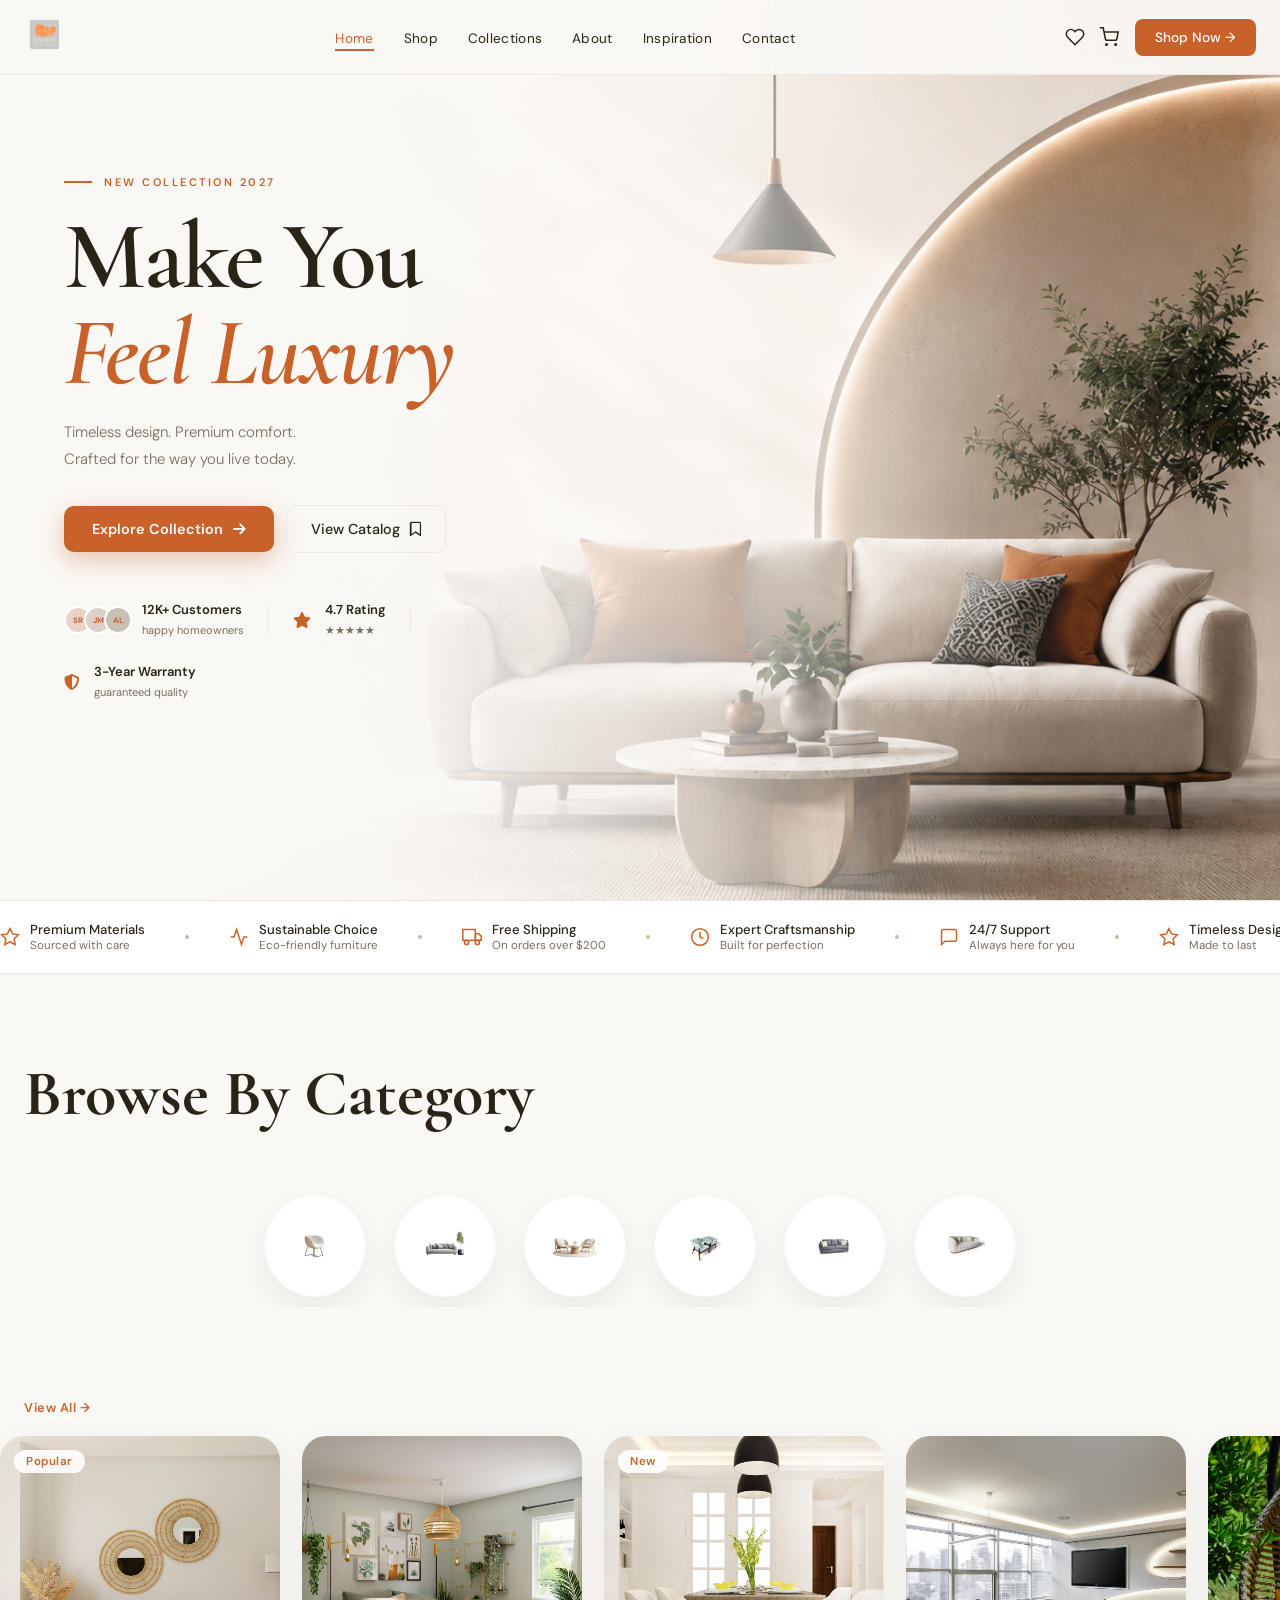
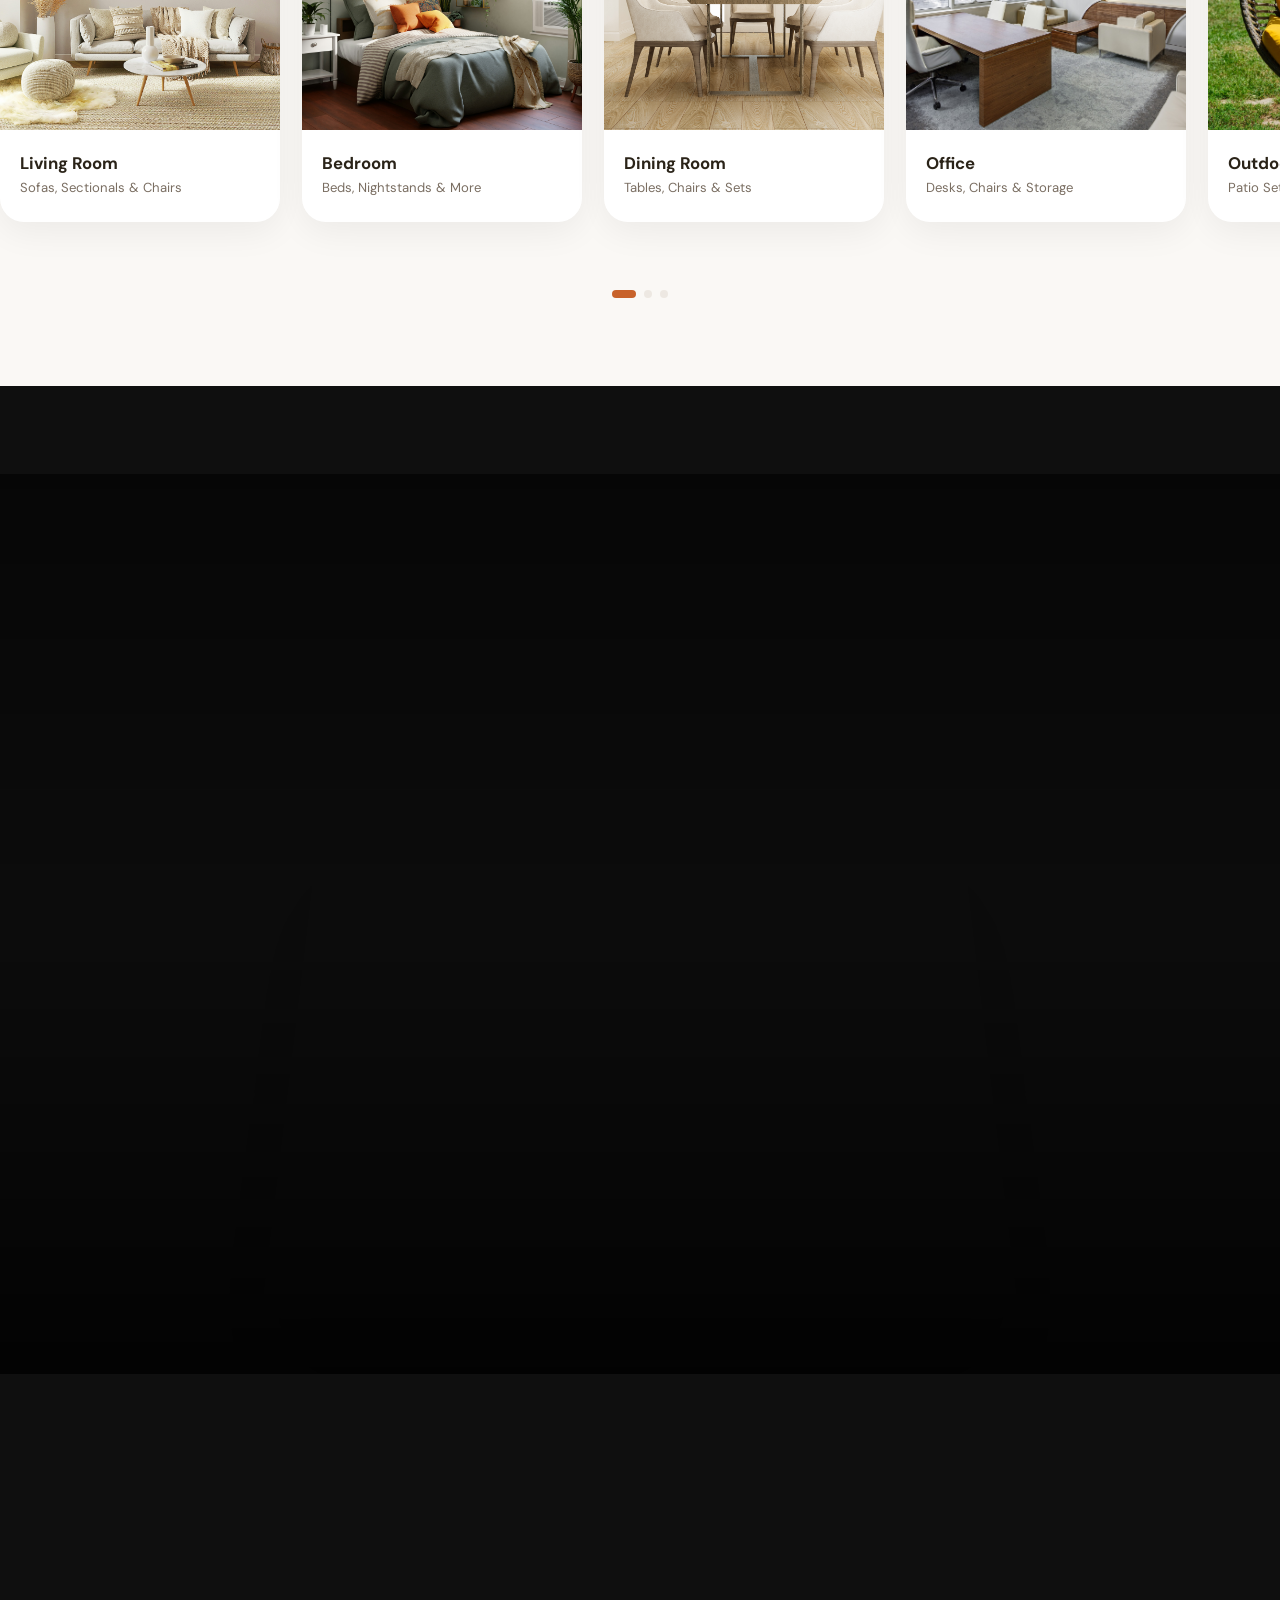
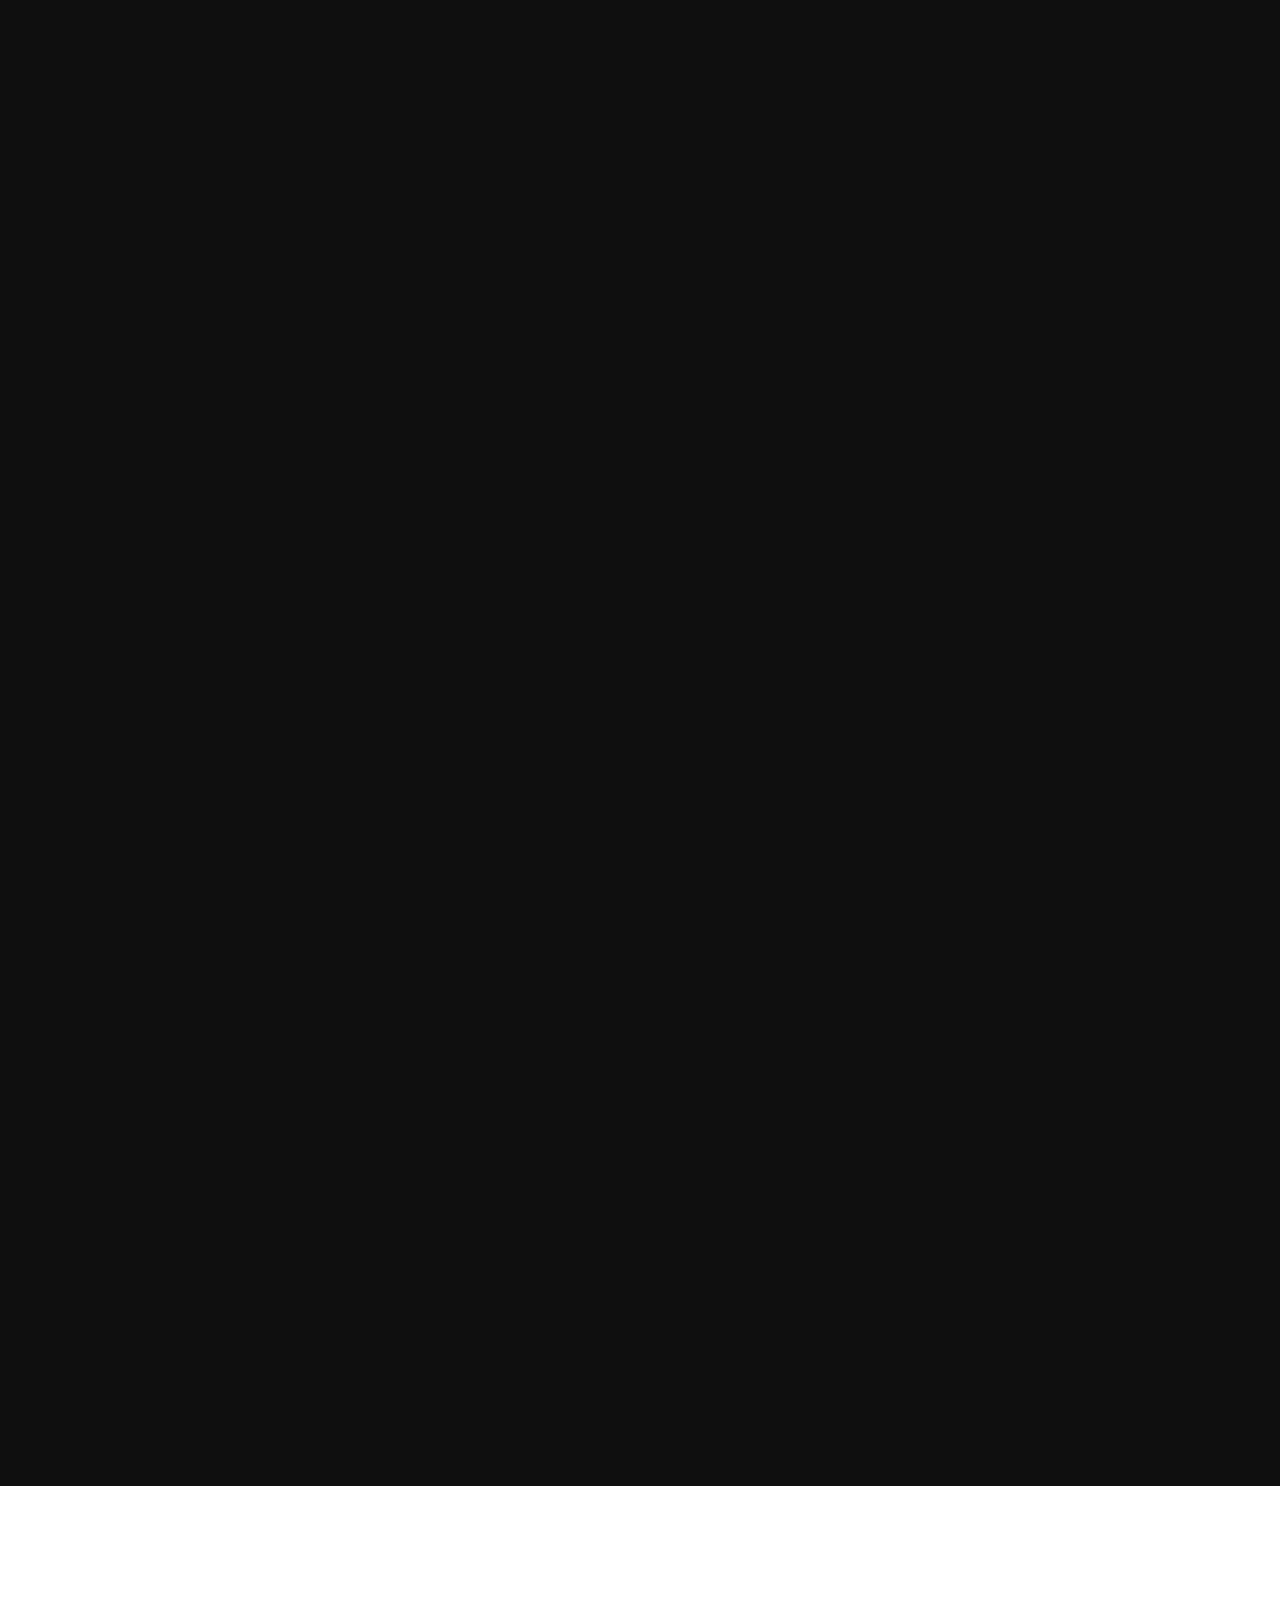
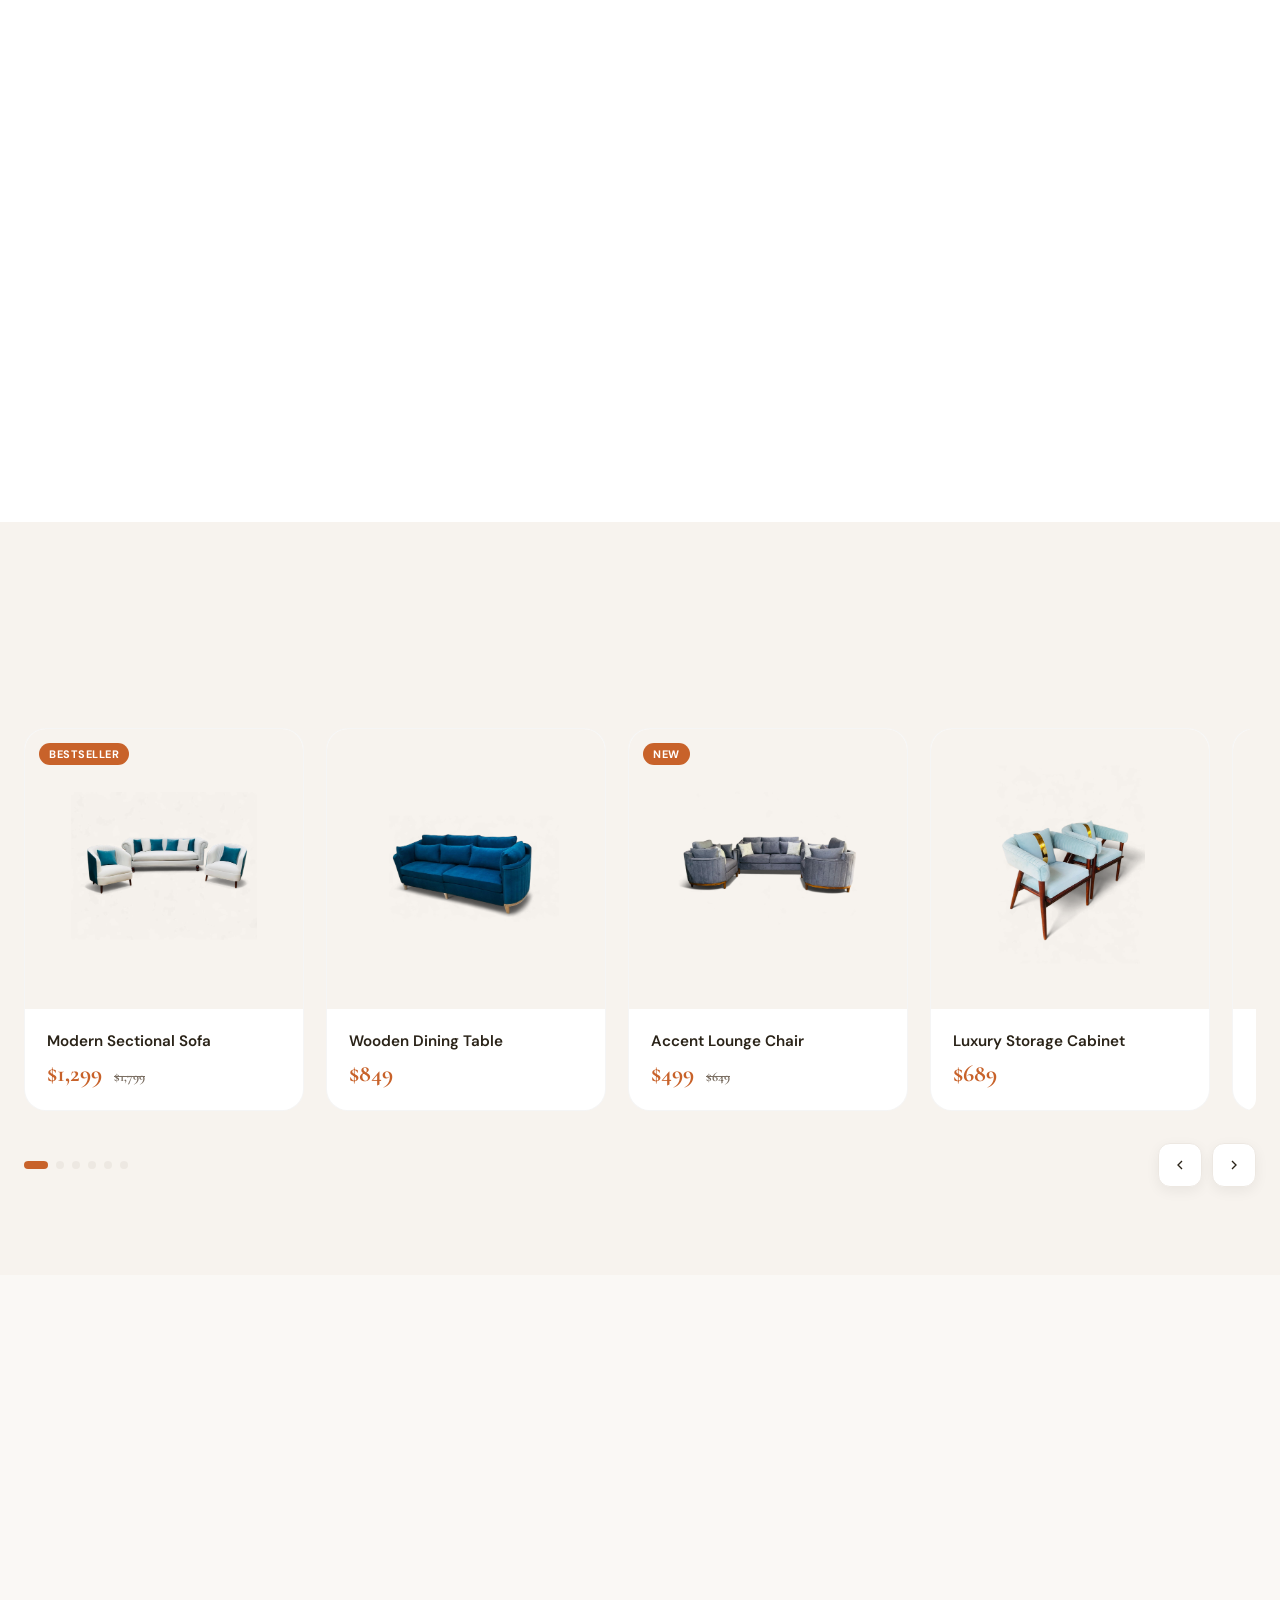
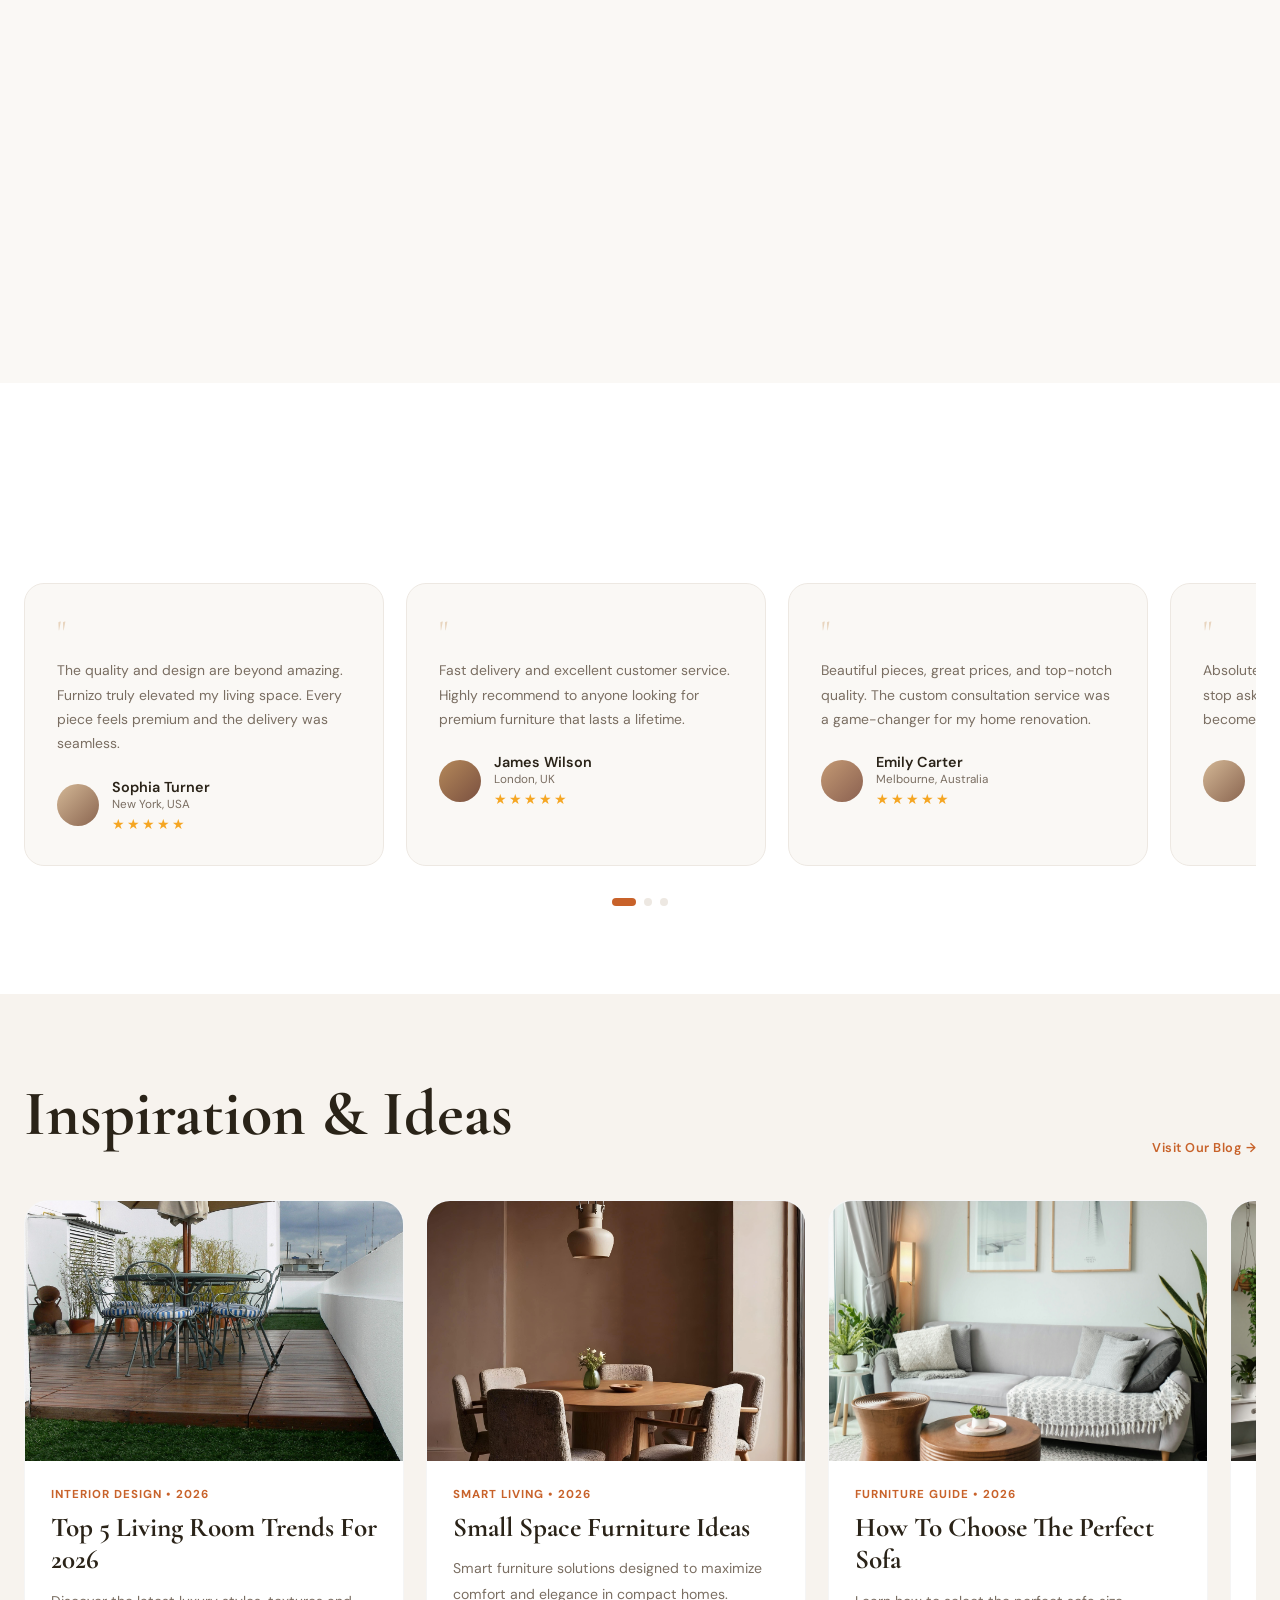
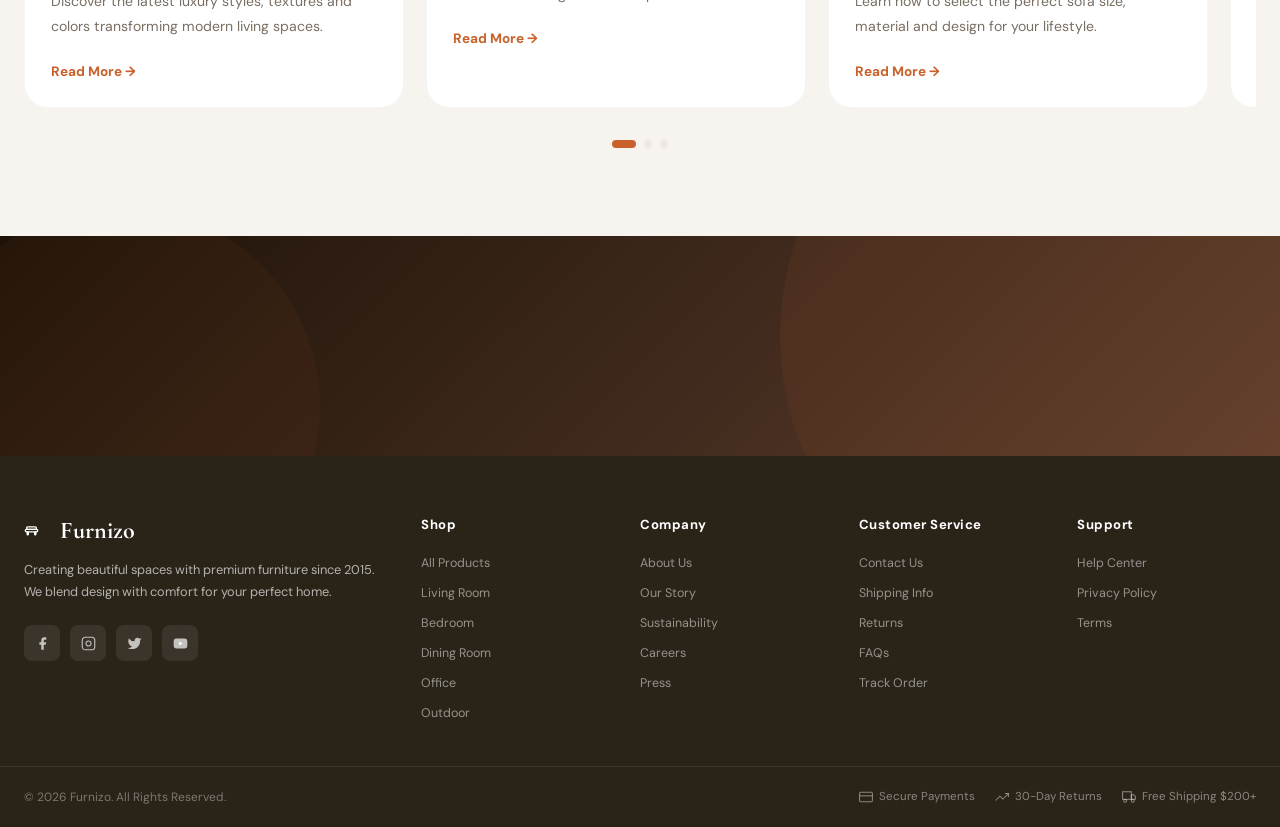
==== commit 266ed86d: "update" ====
--- a/index.html
+++ b/index.html
@@ -6,1146 +6,7 @@
 <title>Furnizo – Elevate Your Everyday Living</title>
 <link rel="stylesheet" href="https://cdnjs.cloudflare.com/ajax/libs/font-awesome/6.5.1/css/all.min.css"/>
 <link href="https://fonts.googleapis.com/css2?family=Cormorant+Garamond:ital,wght@0,300;0,400;0,600;0,700;1,400&family=DM+Sans:opsz,wght@9..40,300;9..40,400;9..40,500;9..40,600&display=swap" rel="stylesheet"/>
-
-<style>
-/* ══════════════════════════════════
-   ROOT & RESET
-══════════════════════════════════ */
-*,*::before,*::after{margin:0;padding:0;box-sizing:border-box;}
-
-:root{
-  --cream:#f7f3ee;
-  --warm:#faf8f5;
-  --rust:#c8622a;
-  --rust-d:#9e4b1d;
-  --rust-l:#e07a45;
-  --brown:#5c3d2e;
-  --tan:#d4b896;
-  --sand:#e8d5bf;
-  --charcoal:#2a2318;
-  --gray:#7a6e62;
-  --lgray:#ede8e2;
-  --white:#ffffff;
-  --shadow:0 8px 40px rgba(42,35,24,.13);
-  --tr:.4s cubic-bezier(.25,.46,.45,.94);
-}
-
-html{scroll-behavior:smooth;}
-body{
-  font-family:'DM Sans',sans-serif;
-  background:var(--warm);
-  color:var(--charcoal);
-  overflow-x:hidden;
-}
-
-/* ── SCROLL REVEAL ── */
-.reveal,.reveal-l,.reveal-r,.reveal-s{
-  opacity:0;
-  transition:opacity .7s cubic-bezier(.25,.46,.45,.94),
-             transform .7s cubic-bezier(.25,.46,.45,.94);
-}
-.reveal{transform:translateY(50px);}
-.reveal-l{transform:translateX(-50px);}
-.reveal-r{transform:translateX(50px);}
-.reveal-s{transform:scale(.9);}
-.reveal.on,.reveal-l.on,.reveal-r.on,.reveal-s.on{opacity:1;transform:none;}
-.d1{transition-delay:.1s;}.d2{transition-delay:.2s;}.d3{transition-delay:.3s;}
-.d4{transition-delay:.4s;}.d5{transition-delay:.5s;}
-
-/* ══════════════════════════════════
-   NAVBAR
-══════════════════════════════════ */
-nav{
-  position:fixed;top:0;left:0;width:100%;z-index:1000;
-  background:rgba(250,248,245,.93);
-  backdrop-filter:blur(18px);
-  border-bottom:1px solid rgba(212,184,150,.25);
-  transition:box-shadow .3s;
-}
-nav.scrolled{box-shadow:0 2px 28px rgba(42,35,24,.1);}
-
-.nav-inner{
-  max-width:1320px;margin:0 auto;
-  display:flex;align-items:center;justify-content:space-between;
-  padding:0 24px;height:64px;
-}
-
-/* LOGO */
-.nav-logo{
-  display:flex;
-  align-items:center;
-  text-decoration:none;
-}
-
-.logo-img{
-  height:52px;      /* increase/decrease logo size */
-  width:auto;
-  object-fit:contain;
-  display:block;
-}
-
-/* Optional: smaller navbar height */
-.nav-inner{
-  max-width:1320px;
-  margin:0 auto;
-  display:flex;
-  align-items:center;
-  justify-content:space-between;
-  padding:0 24px;
-  height:74px;
-}
-.nav-links{
-  display:flex;align-items:center;gap:30px;
-  list-style:none;
-}
-.nav-links a{
-  font-size:.85rem;font-weight:400;
-  color:var(--charcoal);text-decoration:none;
-  letter-spacing:.3px;transition:color var(--tr);
-  position:relative;
-}
-.nav-links a::after{
-  content:'';position:absolute;bottom:-4px;left:0;
-  width:0;height:1.5px;background:var(--rust);
-  transition:width var(--tr);
-}
-.nav-links a:hover{color:var(--rust);}
-.nav-links a:hover::after,.nav-links a.active::after{width:100%;}
-.nav-links a.active{color:var(--rust);}
-
-.nav-right{display:flex;align-items:center;gap:16px;}
-.nav-icons{display:flex;gap:14px;align-items:center;}
-.nav-icons svg{width:20px;height:20px;cursor:pointer;color:var(--charcoal);transition:color .3s;}
-.nav-icons svg:hover{color:var(--rust);}
-
-.btn-shop{
-  background:var(--rust);color:#fff;
-  border:none;border-radius:8px;
-  padding:10px 20px;font-size:.85rem;font-weight:500;
-  cursor:pointer;transition:background var(--tr),transform .2s;
-  white-space:nowrap;font-family:'DM Sans',sans-serif;
-}
-.btn-shop:hover{background:var(--rust-d);transform:translateY(-1px);}
-
-/* Hamburger */
-.hamburger{
-  display:none;flex-direction:column;gap:5px;
-  background:none;border:none;cursor:pointer;padding:4px;
-}
-.hamburger span{
-  display:block;width:24px;height:2px;
-  background:var(--charcoal);border-radius:2px;
-  transition:all .35s;
-}
-.hamburger.open span:nth-child(1){transform:translateY(7px) rotate(45deg);}
-.hamburger.open span:nth-child(2){opacity:0;}
-.hamburger.open span:nth-child(3){transform:translateY(-7px) rotate(-45deg);}
-
-/* Mobile Menu */
-.mobile-menu{
-  display:none;
-  position:fixed;top:64px;left:0;right:0;
-  background:rgba(250,248,245,.97);
-  backdrop-filter:blur(20px);
-  border-bottom:1px solid var(--lgray);
-  padding:20px 24px 28px;
-  transform:translateY(-10px);opacity:0;
-  transition:all .35s;z-index:999;
-}
-.mobile-menu.open{display:block;transform:translateY(0);opacity:1;}
-.mobile-menu ul{list-style:none;display:flex;flex-direction:column;gap:0;}
-.mobile-menu ul li a{
-  display:block;padding:14px 0;
-  font-size:1rem;color:var(--charcoal);text-decoration:none;
-  border-bottom:1px solid var(--lgray);
-  transition:color .25s;
-}
-.mobile-menu ul li a:hover{color:var(--rust);}
-.mobile-menu .mob-btns{
-  display:flex;gap:12px;margin-top:20px;
-}
-.mob-btn-primary{
-  flex:1;background:var(--rust);color:#fff;
-  border:none;border-radius:10px;padding:14px;
-  font-size:.9rem;font-weight:600;cursor:pointer;
-  font-family:'DM Sans',sans-serif;
-}
-.mob-btn-outline{
-  flex:1;background:transparent;color:var(--charcoal);
-  border:1.5px solid var(--lgray);border-radius:10px;padding:14px;
-  font-size:.9rem;font-weight:500;cursor:pointer;
-  font-family:'DM Sans',sans-serif;
-}
-
-/* ══════════════════════════════════
-   HERO
-══════════════════════════════════ */
-.hero{
-  position:relative;
-  min-height:100svh;
-  background:var(--warm);
-  overflow:hidden;
-  display:flex;align-items:center;
-  padding-top:64px;
-}
-
-.hero-bg{
-  position:absolute;inset:0;
-  width:100%;height:100%;
-  object-fit:cover;object-position:center right;
-}
-.hero-fade{
-  position:absolute;inset:0;
-  background:linear-gradient(to right,
-    rgba(250,248,245,1) 0%,
-    rgba(250,248,245,.96) 30%,
-    rgba(250,248,245,.7) 55%,
-    rgba(250,248,245,.1) 80%,
-    rgba(250,248,245,0) 100%
-  );
-}
-@media(max-width:768px){
-  .hero-fade{
-    background:linear-gradient(to bottom,
-      rgba(250,248,245,0) 0%,
-      rgba(250,248,245,.5) 30%,
-      rgba(250,248,245,.97) 60%,
-      rgba(250,248,245,1) 100%
-    );
-  }
-}
-
-.hero-content{
-  position:relative;z-index:2;
-  padding:60px 5% 60px;
-  max-width:620px;
-}
-
-.eyebrow{
-  display:flex;align-items:center;gap:12px;margin-bottom:20px;
-  opacity:0;animation:fadeUp .7s .1s forwards;
-}
-.eyebrow-line{width:28px;height:1.5px;background:var(--rust);}
-.eyebrow span{
-  font-size:11px;letter-spacing:2.5px;
-  text-transform:uppercase;color:var(--rust);font-weight:600;
-}
-
-.hero-title{
-  font-family:'Cormorant Garamond',serif;
-  font-size:clamp(52px,8vw,96px);
-  font-weight:600;line-height:1;
-  letter-spacing:-2px;color:var(--charcoal);
-  opacity:0;animation:fadeUp .7s .22s forwards;
-}
-.hero-title .rust{color:var(--rust);font-style:italic;}
-
-.hero-desc{
-  margin-top:18px;font-size:15px;line-height:1.8;
-  color:var(--gray);max-width:380px;font-weight:300;
-  opacity:0;animation:fadeUp .7s .34s forwards;
-}
-
-.hero-btns{
-  margin-top:32px;display:flex;align-items:center;
-  gap:12px;flex-wrap:wrap;
-  opacity:0;animation:fadeUp .7s .46s forwards;
-}
-.btn-rust{
-  display:inline-flex;align-items:center;gap:10px;
-  background:var(--rust);color:#fff;
-  padding:14px 28px;border-radius:10px;
-  font-size:.9rem;font-weight:600;border:none;cursor:pointer;
-  font-family:'DM Sans',sans-serif;text-decoration:none;
-  transition:background .2s,transform .2s,box-shadow .2s;
-  box-shadow:0 8px 24px rgba(200,98,42,.35);
-}
-.btn-rust:hover{background:var(--rust-d);transform:translateY(-3px);box-shadow:0 12px 32px rgba(200,98,42,.45);}
-.btn-outline{
-  display:inline-flex;align-items:center;gap:10px;
-  background:none;color:var(--charcoal);
-  padding:14px 24px;border-radius:10px;
-  font-size:.9rem;font-weight:500;
-  border:1.5px solid var(--lgray);cursor:pointer;
-  font-family:'DM Sans',sans-serif;text-decoration:none;
-  transition:all .2s;
-}
-.btn-outline:hover{border-color:var(--rust);color:var(--rust);}
-
-.hero-badges{
-  margin-top:48px;display:flex;align-items:center;
-  gap:24px;flex-wrap:wrap;
-  opacity:0;animation:fadeUp .7s .6s forwards;
-}
-.badge-item{display:flex;align-items:center;gap:10px;}
-.badge-avatars{display:flex;}
-.av-pill{
-  width:28px;height:28px;border-radius:50%;
-  border:2.5px solid #fff;
-  display:flex;align-items:center;justify-content:center;
-  font-size:8px;font-weight:700;color:var(--rust);
-}
-.av-pill+.av-pill{margin-left:-8px;}
-.badge-info strong{display:block;font-size:13px;font-weight:600;color:var(--charcoal);}
-.badge-info span{font-size:11px;color:var(--gray);}
-.badge-div{width:1px;height:30px;background:var(--lgray);}
-
-@keyframes fadeUp{
-  from{opacity:0;transform:translateY(28px);}
-  to{opacity:1;transform:translateY(0);}
-}
-
-/* ══════════════════════════════════
-   TRUST BAR
-══════════════════════════════════ */
-.trust-bar{
-  background:#fff;
-  border-top:1px solid var(--lgray);
-  border-bottom:1px solid var(--lgray);
-  padding:20px 0;overflow:hidden;
-}
-.trust-track{
-  display:flex;align-items:center;gap:40px;
-  animation:trustScroll 20s linear infinite;
-  width:max-content;
-}
-.trust-bar:hover .trust-track{animation-play-state:paused;}
-@keyframes trustScroll{
-  from{transform:translateX(0);}
-  to{transform:translateX(-50%);}
-}
-.trust-item{
-  display:flex;align-items:center;gap:10px;
-  font-size:.82rem;color:var(--charcoal);font-weight:500;
-  white-space:nowrap;
-}
-.trust-item svg{color:var(--rust);flex-shrink:0;}
-.trust-item .sub{font-size:.72rem;color:var(--gray);font-weight:400;}
-.trust-dot{
-  width:4px;height:4px;border-radius:50%;
-  background:var(--tan);flex-shrink:0;
-}
-
-/* ══════════════════════════════════
-   SHARED SECTION STYLES
-══════════════════════════════════ */
-section{padding:88px 0;}
-.container{max-width:1320px;margin:0 auto;padding:0 24px;}
-.sec-head{
-  display:flex;justify-content:space-between;align-items:flex-end;
-  margin-bottom:44px;flex-wrap:wrap;gap:16px;
-}
-.sec-title{
-  font-family:'Cormorant Garamond',serif;
-  font-size:clamp(1.7rem,4vw,2.6rem);
-  font-weight:700;color:var(--charcoal);line-height:1.15;
-}
-.view-all{
-  font-size:.8rem;font-weight:600;color:var(--rust);
-  text-decoration:none;letter-spacing:.5px;
-  display:flex;align-items:center;gap:5px;
-  transition:gap .3s;white-space:nowrap;
-}
-.view-all:hover{gap:10px;}
-
-/* ══════════════════════════════════
-   CATEGORIES CAROUSEL (3D)
-══════════════════════════════════ */
-.categories-bg{background:var(--warm);padding:88px 0;}
-
-/* Carousel wrapper */
-.carousel-wrap{
-  position:relative;overflow:hidden;
-  padding:20px 0 40px;
-  cursor:grab;
-  user-select:none;
-  -webkit-user-select:none;
-}
-.carousel-wrap:active{cursor:grabbing;}
-
-.cat-track{
-  display:flex;gap:22px;
-  width:max-content;
-  transition:transform .35s cubic-bezier(.25,.46,.45,.94);
-  will-change:transform;
-}
-
-/* CARD */
-.cat-card{
-  width:280px;flex-shrink:0;
-  background:#fff;
-  border-radius:24px;
-  overflow:hidden;
-  box-shadow:0 10px 35px rgba(0,0,0,.06);
-  transition:transform .45s cubic-bezier(.25,.46,.45,.94),
-             box-shadow .45s;
-  cursor:pointer;
-  transform-style:preserve-3d;
-  perspective:1000px;
-}
-.cat-card:hover{
-  transform:translateY(-12px) rotateX(4deg) rotateY(-2deg);
-  box-shadow:0 28px 60px rgba(0,0,0,.14);
-}
-.cat-img-wrap{
-  position:relative;
-  width:100%;aspect-ratio:4/4.2;
-  overflow:hidden;
-}
-.cat-img{
-  position:absolute;inset:0;
-  width:100%;height:100%;
-  object-fit:cover;
-  transition:transform .8s cubic-bezier(.22,.61,.36,1),
-             opacity .6s;
-}
-.cat-img.primary{opacity:1;transform:translateX(0);}
-.cat-img.hover{opacity:0;transform:translateX(100%);}
-.cat-card:hover .cat-img.primary{opacity:0;transform:translateX(-100%);}
-.cat-card:hover .cat-img.hover{opacity:1;transform:translateX(0);}
-.cat-badge{
-  position:absolute;top:14px;left:14px;
-  background:rgba(255,255,255,.9);
-  backdrop-filter:blur(6px);
-  border-radius:20px;
-  padding:4px 12px;
-  font-size:.72rem;font-weight:600;
-  color:var(--rust);
-  letter-spacing:.5px;
-  z-index:2;
-}
-.cat-info{padding:22px 20px 24px;}
-.cat-name{font-size:1.05rem;font-weight:700;color:var(--charcoal);margin-bottom:4px;}
-.cat-sub{font-size:.82rem;color:var(--gray);line-height:1.5;}
-
-/* Carousel dots */
-.carousel-dots{
-  display:flex;justify-content:center;gap:8px;margin-top:28px;
-}
-.dot{
-  width:8px;height:8px;border-radius:50%;
-  background:var(--lgray);border:none;cursor:pointer;
-  transition:all .35s;padding:0;
-}
-.dot.active{background:var(--rust);width:24px;border-radius:4px;}
-
-/* Carousel arrows */
-.carousel-arrows{
-  display:flex;gap:10px;
-  position:absolute;right:0;top:-60px;
-}
-.arr-btn{
-  width:42px;height:42px;border-radius:50%;
-  background:#fff;border:1.5px solid var(--lgray);
-  display:flex;align-items:center;justify-content:center;
-  cursor:pointer;transition:all .3s;
-  box-shadow:0 4px 14px rgba(0,0,0,.07);
-}
-.arr-btn:hover{background:var(--rust);border-color:var(--rust);}
-.arr-btn:hover svg{color:#fff;}
-.arr-btn svg{width:16px;height:16px;color:var(--charcoal);transition:color .3s;}
-.sec-head-inner{position:relative;}
-
-/* =========================
-   CINEMATIC 3D SCROLL SECTION
-========================= */
-
-.scroll-video-section{
-  position:relative;
-  height:300vh;
-  background:#0f0f0f;
-}
-
-.video-sticky-wrap{
-  position:sticky;
-  top:0;
-  height:100vh;
-
-  display:flex;
-  align-items:center;
-  justify-content:center;
-
-  overflow:hidden;
-
-  perspective:1800px;
-}
-
-.scroll-video{
-  width:72%;
-  height:72vh;
-
-  object-fit:cover;
-
-  border-radius:32px;
-
-  transform:
-    rotateX(18deg)
-    scale(0.72)
-    translateY(180px);
-
-  transition:
-    transform 0.15s linear,
-    border-radius 0.15s linear,
-    width 0.15s linear;
-
-  box-shadow:
-    0 80px 140px rgba(0,0,0,.45);
-
-  will-change:transform;
-}
-
-.video-overlay{
-  position:absolute;
-  inset:0;
-
-  background:
-  linear-gradient(
-    to top,
-    rgba(0,0,0,.78),
-    rgba(0,0,0,.15),
-    rgba(0,0,0,.55)
-  );
-
-  pointer-events:none;
-}
-
-.video-content{
-  position:absolute;
-
-  z-index:5;
-
-  text-align:center;
-
-  color:white;
-
-  max-width:760px;
-
-  opacity:0;
-
-  transform:translateY(80px);
-
-  transition:
-    opacity .5s ease,
-    transform .5s ease;
-}
-
-.video-content.active{
-  opacity:1;
-  transform:translateY(0);
-}
-
-.video-subtitle{
-  display:inline-block;
-
-  margin-bottom:20px;
-
-  letter-spacing:4px;
-
-  text-transform:uppercase;
-
-  font-size:13px;
-
-  color:#d6b08c;
-}
-
-.video-content h2{
-  font-family:'Fraunces',serif;
-
-  font-size:78px;
-
-  line-height:1;
-
-  font-weight:400;
-
-  margin-bottom:24px;
-}
-
-.video-content p{
-  font-size:18px;
-
-  line-height:1.8;
-
-  color:rgba(255,255,255,.82);
-}
-
-/* COLLECTIONS COMING OVER VIDEO */
-
-.collections{
-  position:relative;
-  z-index:10;
-
-  margin-top:-140px;
-
-  border-radius:40px 40px 0 0;
-
-  background:#f5f0eb;
-}
-
-/* MOBILE */
-
-@media(max-width:768px){
-
-  .scroll-video-section{
-    height:220vh;
-  }
-
-  .scroll-video{
-    width:92%;
-    height:60vh;
-    border-radius:24px;
-  }
-
-  .video-content{
-    padding:0 24px;
-  }
-
-  .video-content h2{
-    font-size:42px;
-  }
-
-  .video-content p{
-    font-size:15px;
-  }
-
-}
-/* ══════════════════════════════════
-   PROMO BANNERS
-══════════════════════════════════ */
-.promo-section{background:#fff;padding:88px 0;}
-.promo-grid{
-  display:grid;
-  grid-template-columns:1.2fr .8fr;
-  gap:22px;
-}
-
-.promo-main{
-  position:relative;
-  min-height:460px;
-  border-radius:28px;
-  overflow:hidden;
-  display:flex;align-items:flex-end;
-  padding:48px;
-  isolation:isolate;cursor:pointer;
-}
-.promo-bg{
-  position:absolute;inset:0;
-  width:100%;height:100%;object-fit:cover;
-  transition:transform 1.2s ease;
-}
-.promo-main:hover .promo-bg{transform:scale(1.07);}
-.promo-overlay{
-  position:absolute;inset:0;
-  background:linear-gradient(to right,rgba(20,10,5,.86),rgba(20,10,5,.4));
-  z-index:1;
-}
-.promo-content{position:relative;z-index:2;max-width:500px;}
-.promo-tag{
-  display:inline-flex;align-items:center;gap:6px;
-  background:var(--rust);color:#fff;
-  font-size:.72rem;font-weight:700;
-  padding:6px 14px;border-radius:40px;
-  margin-bottom:16px;
-  text-transform:uppercase;letter-spacing:1px;
-}
-.promo-main h2{
-  font-family:'Cormorant Garamond',serif;
-  font-size:clamp(2rem,5vw,3.8rem);
-  line-height:1;color:#fff;
-  margin-bottom:12px;font-weight:700;
-}
-.promo-main p{color:rgba(255,255,255,.75);font-size:.95rem;margin-bottom:28px;line-height:1.7;}
-.btn-white{
-  display:inline-flex;align-items:center;gap:8px;
-  padding:13px 26px;background:#fff;color:var(--charcoal);
-  border-radius:50px;text-decoration:none;
-  font-weight:700;font-size:.88rem;
-  transition:all .3s;
-}
-.btn-white:hover{transform:translateY(-3px);background:var(--sand);}
-
-.promo-side{display:flex;flex-direction:column;gap:22px;}
-.promo-small{
-  background:var(--cream);
-  border-radius:22px;padding:26px;
-  display:flex;align-items:center;gap:18px;
-  border:1px solid rgba(0,0,0,.04);
-  transition:transform .4s,box-shadow .4s;flex:1;
-  overflow:hidden;position:relative;
-}
-.promo-small::before{
-  content:'';
-  position:absolute;inset:0;
-  background:linear-gradient(135deg,transparent 60%,rgba(200,98,42,.06));
-  pointer-events:none;
-}
-.promo-small:hover{transform:translateY(-6px);box-shadow:0 20px 45px rgba(0,0,0,.09);}
-.promo-small h3{
-  font-family:'Cormorant Garamond',serif;
-  font-size:1.5rem;line-height:1.15;
-  margin-bottom:8px;color:var(--charcoal);font-weight:700;
-}
-.promo-small p{color:var(--gray);margin-bottom:14px;font-size:.88rem;}
-.learn-more{
-  color:var(--rust);text-decoration:none;
-  font-weight:700;font-size:.85rem;
-  transition:gap .3s;display:inline-flex;align-items:center;gap:6px;
-}
-.learn-more:hover{gap:10px;}
-.promo-img{
-  width:120px;height:120px;
-  border-radius:16px;overflow:hidden;
-  flex-shrink:0;background:var(--lgray);
-}
-.promo-img img{
-  width:100%;height:100%;object-fit:cover;
-  transition:transform .7s;
-}
-.promo-small:hover .promo-img img{transform:scale(1.08);}
-
-/* ══════════════════════════════════
-   PRODUCTS CAROUSEL
-══════════════════════════════════ */
-.products-bg{background:var(--cream);padding:88px 0;}
-.products-carousel{position:relative;}
-.prod-track-wrap{overflow:hidden;border-radius:12px;}
-.prod-track{
-  display:flex;gap:22px;
-  transition:transform .45s cubic-bezier(.25,.46,.45,.94);
-  will-change:transform;
-}
-
-/* 3D product card */
-.product-card{
-  flex-shrink:0;
-  width:280px;
-  background:#fff;
-  border-radius:22px;overflow:hidden;
-  border:1px solid rgba(0,0,0,.04);
-  transition:transform .45s cubic-bezier(.25,.46,.45,.94),box-shadow .45s;
-  position:relative;
-  transform-style:preserve-3d;perspective:800px;
-}
-.product-card:hover{
-  transform:translateY(-14px) rotateX(5deg) rotateY(-3deg) scale(1.02);
-  box-shadow:0 30px 60px rgba(0,0,0,.14);
-}
-.product-card::before{
-  content:'';
-  position:absolute;inset:0;
-  background:linear-gradient(135deg,rgba(255,255,255,.4),transparent);
-  z-index:1;pointer-events:none;
-  opacity:0;transition:opacity .4s;
-  border-radius:22px;
-}
-.product-card:hover::before{opacity:1;}
-
-.prod-img-wrap{
-  position:relative;height:280px;
-  overflow:hidden;background:var(--cream);
-  display:flex;align-items:center;justify-content:center;
-  padding:24px;
-}
-.prod-img{
-  width:100%;height:100%;object-fit:contain;
-  transition:transform .8s ease;
-}
-.product-card:hover .prod-img{transform:scale(1.1) translateY(-4px);}
-
-/* Glow on hover */
-.prod-glow{
-  position:absolute;inset:0;
-  background:radial-gradient(circle at 50% 80%,rgba(200,98,42,.12),transparent 70%);
-  opacity:0;transition:opacity .5s;
-}
-.product-card:hover .prod-glow{opacity:1;}
-
-.prod-actions{
-  position:absolute;top:14px;right:14px;
-  display:flex;flex-direction:column;gap:8px;
-  opacity:0;transform:translateX(18px);
-  transition:all .4s;z-index:3;
-}
-.product-card:hover .prod-actions{opacity:1;transform:translateX(0);}
-.act-btn{
-  width:40px;height:40px;border-radius:50%;
-  background:#fff;border:none;
-  display:flex;align-items:center;justify-content:center;
-  cursor:pointer;transition:all .3s;
-  box-shadow:0 6px 18px rgba(0,0,0,.1);font-size:.9rem;
-}
-.act-btn:hover{background:var(--rust);color:#fff;transform:scale(1.08);}
-
-.prod-badge{
-  position:absolute;top:14px;left:14px;
-  background:var(--rust);color:#fff;
-  font-size:.68rem;font-weight:700;
-  padding:4px 10px;border-radius:20px;
-  letter-spacing:.5px;text-transform:uppercase;
-  z-index:3;
-}
-
-.prod-info{padding:22px;}
-.prod-name{font-size:.95rem;font-weight:600;color:var(--charcoal);margin-bottom:8px;}
-.prod-price{
-  font-family:'Cormorant Garamond',serif;
-  font-size:1.5rem;font-weight:700;color:var(--rust);
-}
-.prod-old{font-size:.82rem;color:var(--gray);text-decoration:line-through;margin-left:6px;}
-
-/* Carousel nav */
-.prod-nav{
-  display:flex;align-items:center;justify-content:space-between;
-  margin-top:32px;
-}
-.prod-dots{display:flex;gap:8px;}
-.prod-arrows{display:flex;gap:10px;}
-.p-arr{
-  width:44px;height:44px;border-radius:12px;
-  background:#fff;border:1.5px solid var(--lgray);
-  display:flex;align-items:center;justify-content:center;
-  cursor:pointer;transition:all .3s;
-  box-shadow:0 4px 14px rgba(0,0,0,.06);
-}
-.p-arr:hover{background:var(--rust);border-color:var(--rust);}
-.p-arr:hover svg{color:#fff;}
-.p-arr svg{width:16px;height:16px;color:var(--charcoal);transition:color .3s;}
-
-/* ══════════════════════════════════
-   WHY CHOOSE
-══════════════════════════════════ */
-.why-section{background:var(--warm);padding:100px 0;}
-.why-grid{
-  display:grid;
-  grid-template-columns:1fr 1fr;
-  gap:70px;align-items:center;
-}
-.why-lead{
-  font-size:.75rem;font-weight:700;color:var(--rust);
-  letter-spacing:2.5px;text-transform:uppercase;margin-bottom:16px;
-}
-.why-content .sec-title{font-size:clamp(1.8rem,3.5vw,2.8rem);line-height:1.18;margin-bottom:16px;}
-.why-list{list-style:none;margin:30px 0 38px;display:flex;flex-direction:column;gap:16px;}
-.why-list li{
-  display:flex;align-items:center;gap:14px;
-  font-size:.95rem;color:var(--charcoal);font-weight:500;
-}
-.why-list li::before{
-  content:'✓';
-  width:28px;height:28px;border-radius:50%;
-  background:var(--rust);color:#fff;
-  display:flex;align-items:center;justify-content:center;
-  font-size:.88rem;font-weight:700;flex-shrink:0;
-}
-.why-img-area{
-  position:relative;border-radius:28px;overflow:hidden;min-height:480px;
-  cursor:pointer;
-}
-.why-main-img{width:100%;height:100%;object-fit:cover;transition:transform 1s ease;}
-.why-img-area:hover .why-main-img{transform:scale(1.06);}
-.why-overlay{
-  position:absolute;inset:0;
-  background:linear-gradient(to top,rgba(0,0,0,.45),rgba(0,0,0,.05));
-}
-.why-badge{
-  position:absolute;bottom:30px;left:30px;
-  background:#fff;border-radius:20px;
-  padding:20px 26px;
-  box-shadow:0 20px 40px rgba(0,0,0,.15);z-index:2;
-}
-.why-badge .big{
-  font-size:2.8rem;font-family:'Cormorant Garamond',serif;
-  font-weight:700;color:var(--rust);line-height:1;
-}
-.why-badge .small{font-size:.85rem;color:#777;margin-top:4px;line-height:1.5;}
-.btn-primary-dark{
-  display:inline-flex;align-items:center;gap:8px;
-  padding:14px 28px;background:var(--charcoal);color:#fff;
-  border-radius:50px;text-decoration:none;
-  font-weight:600;font-size:.88rem;
-  transition:all .3s;
-}
-.btn-primary-dark:hover{background:var(--rust);transform:translateY(-2px);}
-
-/* ══════════════════════════════════
-   TESTIMONIALS CAROUSEL
-══════════════════════════════════ */
-.testi-bg{background:#fff;padding:88px 0;}
-.testi-header{text-align:center;margin-bottom:48px;}
-.testi-carousel{position:relative;overflow:hidden;}
-.testi-track{
-  display:flex;gap:22px;
-  transition:transform .45s cubic-bezier(.25,.46,.45,.94);
-}
-.testi-card{
-  flex-shrink:0;width:360px;
-  background:var(--warm);border-radius:20px;padding:32px;
-  border:1px solid var(--lgray);
-  transition:transform .4s,box-shadow .4s;
-}
-.testi-card:hover{transform:translateY(-8px);box-shadow:var(--shadow);}
-.testi-quote{
-  font-size:2rem;color:var(--sand);
-  font-family:'Cormorant Garamond',serif;
-  line-height:1;margin-bottom:10px;
-}
-.testi-text{font-size:.87rem;color:var(--gray);line-height:1.75;margin-bottom:22px;}
-.testi-author{display:flex;align-items:center;gap:13px;}
-.testi-avatar{
-  width:42px;height:42px;border-radius:50%;flex-shrink:0;
-}
-.av1{background:linear-gradient(135deg,#d4b896,#8a6550);}
-.av2{background:linear-gradient(135deg,#b5895a,#7a5040);}
-.av3{background:linear-gradient(135deg,#c49a74,#8a6050);}
-.testi-name{font-size:.9rem;font-weight:600;color:var(--charcoal);}
-.testi-loc{font-size:.73rem;color:var(--gray);}
-.testi-stars{color:#f5a623;font-size:.85rem;margin-top:4px;letter-spacing:2px;}
-.testi-nav{display:flex;justify-content:center;gap:8px;margin-top:32px;}
-
-/* ══════════════════════════════════
-   BLOG CAROUSEL
-══════════════════════════════════ */
-.blog-section{background:var(--cream);padding:88px 0;}
-.blog-carousel{position:relative;overflow:hidden;}
-.blog-track{
-  display:flex;gap:22px;
-  transition:transform .45s cubic-bezier(.25,.46,.45,.94);
-}
-.blog-card{
-  flex-shrink:0;width:380px;
-  background:#fff;border-radius:24px;
-  overflow:hidden;cursor:pointer;
-  border:1px solid rgba(0,0,0,.04);
-  transition:transform .45s,box-shadow .45s;
-}
-.blog-card:hover{transform:translateY(-10px);box-shadow:0 25px 50px rgba(0,0,0,.1);}
-.blog-img-wrap{height:260px;overflow:hidden;background:var(--cream);}
-.blog-img{width:100%;height:100%;object-fit:cover;transition:transform 1s ease;}
-.blog-card:hover .blog-img{transform:scale(1.08);}
-.blog-body{padding:26px;}
-.blog-date{
-  font-size:.72rem;font-weight:700;
-  letter-spacing:1px;text-transform:uppercase;
-  color:var(--rust);margin-bottom:10px;
-}
-.blog-title{
-  font-family:'Cormorant Garamond',serif;
-  font-size:1.7rem;line-height:1.2;font-weight:700;
-  color:var(--charcoal);margin-bottom:12px;
-}
-.blog-excerpt{font-size:.88rem;color:var(--gray);line-height:1.8;margin-bottom:20px;}
-.read-more{
-  display:inline-flex;align-items:center;gap:6px;
-  font-size:.85rem;font-weight:700;
-  color:var(--rust);text-decoration:none;
-  transition:gap .3s;
-}
-.read-more:hover{gap:12px;}
-.blog-nav{display:flex;justify-content:center;gap:8px;margin-top:32px;}
-
-/* ══════════════════════════════════
-   NEWSLETTER
-══════════════════════════════════ */
-.newsletter{
-  background:linear-gradient(135deg,#1e1208 0%,#5c3d2e 100%);
-  padding:80px 0;
-  position:relative;overflow:hidden;
-}
-.newsletter::before{
-  content:'';position:absolute;
-  width:600px;height:600px;border-radius:50%;
-  background:rgba(200,98,42,.08);
-  top:-200px;right:-100px;
-  pointer-events:none;
-}
-.newsletter::after{
-  content:'';position:absolute;
-  width:400px;height:400px;border-radius:50%;
-  background:rgba(200,98,42,.05);
-  bottom:-150px;left:-80px;
-  pointer-events:none;
-}
-.nl-inner{
-  max-width:1320px;margin:0 auto;padding:0 24px;
-  display:flex;align-items:center;
-  justify-content:space-between;gap:48px;
-  flex-wrap:wrap;
-  position:relative;z-index:1;
-}
-.nl-icon{
-  width:60px;height:60px;
-  background:rgba(181,69,27,.2);border-radius:16px;
-  display:flex;align-items:center;justify-content:center;
-  flex-shrink:0;
-}
-.nl-text h3{
-  font-family:'Cormorant Garamond',serif;
-  font-size:1.7rem;font-weight:700;color:#fff;margin-bottom:6px;
-}
-.nl-text p{font-size:.85rem;color:rgba(255,255,255,.6);}
-.nl-form{display:flex;gap:10px;flex:1;max-width:460px;min-width:260px;}
-.nl-input{
-  flex:1;background:rgba(255,255,255,.1);
-  border:1px solid rgba(255,255,255,.15);
-  border-radius:10px;padding:13px 18px;
-  color:#fff;font-family:'DM Sans',sans-serif;font-size:.88rem;
-  transition:border-color .3s;
-}
-.nl-input::placeholder{color:rgba(255,255,255,.4);}
-.nl-input:focus{outline:none;border-color:var(--rust);}
-.nl-btn{
-  background:var(--rust);color:#fff;border:none;
-  border-radius:10px;padding:13px 24px;
-  font-family:'DM Sans',sans-serif;font-size:.88rem;font-weight:700;
-  cursor:pointer;white-space:nowrap;
-  transition:background .3s,transform .2s;
-}
-.nl-btn:hover{background:var(--rust-d);transform:translateY(-1px);}
-
-/* ══════════════════════════════════
-   FOOTER
-══════════════════════════════════ */
-footer{background:var(--charcoal);color:rgba(255,255,255,.65);padding:60px 0 0;}
-.footer-inner{
-  max-width:1320px;margin:0 auto;padding:0 24px;
-  display:grid;
-  grid-template-columns:2fr 1fr 1fr 1fr 1fr;
-  gap:40px;
-}
-.footer-logo-wrap{
-  font-family:'Cormorant Garamond',serif;font-size:1.5rem;
-  font-weight:700;color:#fff;margin-bottom:14px;
-  display:flex;align-items:center;gap:8px;
-}
-.footer-desc{font-size:.8rem;line-height:1.75;margin-bottom:22px;}
-.social-links{display:flex;gap:10px;}
-.soc-btn{
-  width:36px;height:36px;
-  background:rgba(255,255,255,.08);border-radius:8px;
-  display:flex;align-items:center;justify-content:center;
-  transition:background .3s;cursor:pointer;
-}
-.soc-btn:hover{background:var(--rust);}
-.soc-btn svg{width:15px;height:15px;color:rgba(255,255,255,.7);}
-.footer-col h4{
-  font-size:.82rem;font-weight:700;color:#fff;
-  margin-bottom:18px;letter-spacing:.5px;
-}
-.footer-col ul{list-style:none;display:flex;flex-direction:column;gap:9px;}
-.footer-col ul li a{
-  font-size:.78rem;color:rgba(255,255,255,.5);
-  text-decoration:none;transition:color .3s;
-}
-.footer-col ul li a:hover{color:#fff;}
-.footer-bottom{
-  max-width:1320px;margin:0 auto;
-  padding:22px 24px;
-  display:flex;justify-content:space-between;align-items:center;
-  border-top:1px solid rgba(255,255,255,.08);margin-top:44px;
-  flex-wrap:wrap;gap:12px;
-}
-.footer-copy{font-size:.75rem;color:rgba(255,255,255,.38);}
-.footer-badges{display:flex;gap:20px;align-items:center;flex-wrap:wrap;}
-.footer-badge{
-  display:flex;align-items:center;gap:6px;
-  font-size:.72rem;color:rgba(255,255,255,.45);
-}
-.footer-badge svg{width:14px;height:14px;}
-
-/* ══════════════════════════════════
-   RESPONSIVE BREAKPOINTS
-══════════════════════════════════ */
-@media(max-width:1100px){
-  .footer-inner{grid-template-columns:1fr 1fr 1fr;}
-  .footer-inner .footer-brand{grid-column:1/-1;}
-  .why-grid{gap:50px;}
-}
-
-@media(max-width:900px){
-  .promo-grid{grid-template-columns:1fr;}
-  .why-grid{grid-template-columns:1fr;gap:40px;}
-  .why-img-area{min-height:400px;}
-}
-
-@media(max-width:768px){
-  section{padding:64px 0;}
-  .categories-bg,.products-bg,.blog-section{padding:64px 0;}
-  .why-section,.testi-bg{padding:64px 0;}
-
-  /* Nav */
-  .nav-links{display:none;}
-  .nav-right .btn-shop{display:none;}
-  .nav-right .nav-icons{display:none;}
-  .hamburger{display:flex;}
-
-  /* Hero */
-  .hero{min-height:100svh;align-items:flex-end;padding-bottom:0;}
-  .hero-bg{object-position:center top;}
-  .hero-content{
-    padding:0 20px 48px;
-    max-width:100%;
-    background:none;
-  }
-  .hero-badges{gap:16px;}
-  .badge-div{display:none;}
-
-  /* Cards widths */
-  .cat-card{width:240px;}
-  .product-card{width:240px;}
-  .testi-card{width:300px;}
-  .blog-card{width:300px;}
-
-  /* Promo */
-  .promo-main{padding:30px 24px;min-height:360px;}
-  .promo-small{flex-direction:column;align-items:flex-start;}
-  .promo-img{width:100%;height:180px;border-radius:14px;}
-
-  /* Why */
-  .why-content .sec-title{font-size:1.8rem;}
-  .why-img-area{min-height:360px;}
-
-  /* Testi */
-  .testi-card{padding:24px;}
-
-  /* Footer */
-  .footer-inner{grid-template-columns:1fr 1fr;}
-  .footer-inner .footer-brand{grid-column:1/-1;}
-  .footer-bottom{flex-direction:column;align-items:flex-start;}
-  .footer-badges{gap:14px;}
-}
-
-@media(max-width:480px){
-  .hero-title{font-size:clamp(42px,11vw,60px);letter-spacing:-1.5px;}
-  .hero-btns{flex-direction:column;align-items:flex-start;}
-  .btn-rust,.btn-outline{width:100%;justify-content:center;}
-  .cat-card,.product-card{width:220px;}
-  .testi-card,.blog-card{width:280px;}
-  .promo-main h2{font-size:2.2rem;}
-  .nl-form{flex-direction:column;}
-  .nl-btn{width:100%;}
-  .footer-inner{grid-template-columns:1fr;}
-}
-
-/* ══════════════════════════════════
-   3D FLOATING ANIMATION
-══════════════════════════════════ */
-@keyframes float3d{
-  0%,100%{transform:translateY(0) rotateX(0) rotateY(0);}
-  33%{transform:translateY(-8px) rotateX(2deg) rotateY(2deg);}
-  66%{transform:translateY(-4px) rotateX(-1deg) rotateY(-2deg);}
-}
-.floating{animation:float3d 6s ease-in-out infinite;}
-
-/* Shimmer on product img */
-.prod-img-wrap::after{
-  content:'';position:absolute;
-  top:0;left:-150%;
-  width:80%;height:100%;
-  background:linear-gradient(90deg,transparent,rgba(255,255,255,.4),transparent);
-  transform:skewX(-20deg);
-  transition:left 0.6s;
-}
-.product-card:hover .prod-img-wrap::after{left:150%;}
-</style>
+<link rel="stylesheet" href="style.css"/>
 </head>
 <body>
 
@@ -1318,6 +179,48 @@
     <div class="sec-head">
       <div class="sec-head-inner reveal">
         <h2 class="sec-title">Browse By Category</h2>
+        <br>
+        <div class="subcat-row">
+
+  <div class="subcat-item">
+    <div class="subcat-circle" data-name="Chair">
+      <img src="./images/1.3.png" alt="">
+    </div>
+  </div>
+
+  <div class="subcat-item">
+    <div class="subcat-circle" data-name="Lighting">
+      <img src="./images/1.2.png" alt="">
+    </div>
+  </div>
+
+  <div class="subcat-item">
+    <div class="subcat-circle" data-name="Decor">
+      <img src="./images/1.1.png" alt="">
+    </div>
+  </div>
+
+  <div class="subcat-item">
+    <div class="subcat-circle" data-name="Decor">
+      <img src="./images/new look gallery products/4.png" alt="">
+    </div>
+  </div>
+
+   <div class="subcat-item">
+    <div class="subcat-circle" data-name="Decor">
+      <img src="./images/new look gallery products/5.png" alt="">
+    </div>
+  </div>
+
+  <div class="subcat-item">
+    <div class="subcat-circle" data-name="Sofa">
+      <img src="./images/new look gallery products/6.png" alt="">
+    </div>
+  </div>
+
+</div>
+
+</div>
       </div>
       <div style="display:flex;align-items:center;gap:12px;">
         <div class="carousel-arrows">
@@ -1900,228 +803,9 @@
   </div>
 </footer>
 
-<script>
-/* ═══════════════════════════
-   HELPERS
-═══════════════════════════ */
-function makeCarousel(trackId, dotsId, prevId, nextId, opts = {}){
-  const track   = document.getElementById(trackId);
-  const dotsEl  = document.getElementById(dotsId);
-  if(!track) return;
-
-  const cards   = Array.from(track.children);
-  let current   = 0;
-  let isDragging= false;
-  let startX    = 0;
-  let scrollLeft= 0;
-
-  // compute visible cards based on viewport
-  function perView(){
-    const w = window.innerWidth;
-    if(opts.fixed) return opts.fixed;
-    if(w < 480) return 1.1;
-    if(w < 768) return 1.6;
-    if(w < 1024) return 2.6;
-    return opts.desktop || 3.5;
-  }
-
-  function cardW(){
-    return cards[0] ? cards[0].offsetWidth + 22 : 0; // 22 = gap
-  }
-
-  function maxIndex(){
-    return Math.max(0, cards.length - Math.floor(perView()));
-  }
-
-  function goTo(idx){
-    current = Math.max(0, Math.min(idx, maxIndex()));
-    track.style.transform = `translateX(-${current * cardW()}px)`;
-    updateDots();
-  }
-
-  // Build dots
-  function buildDots(){
-    if(!dotsEl) return;
-    dotsEl.innerHTML = '';
-    const total = maxIndex() + 1;
-    for(let i=0;i<total;i++){
-      const d = document.createElement('button');
-      d.className = 'dot' + (i===current?' active':'');
-      d.addEventListener('click', ()=>goTo(i));
-      dotsEl.appendChild(d);
-    }
-  }
-
-  function updateDots(){
-    if(!dotsEl) return;
-    dotsEl.querySelectorAll('.dot').forEach((d,i)=>{
-      d.classList.toggle('active', i===current);
-    });
-  }
-
-  buildDots();
-
-  // Arrows
-  const prev = document.getElementById(prevId);
-  const next = document.getElementById(nextId);
-  if(prev) prev.addEventListener('click',()=>goTo(current-1));
-  if(next) next.addEventListener('click',()=>goTo(current+1));
-
-  // Touch / drag
-  const wrap = track.parentElement;
-  function onStart(x){ isDragging=true; startX=x; scrollLeft=current*cardW(); wrap.style.cursor='grabbing'; }
-  function onMove(x){ if(!isDragging)return; const dx=startX-x; track.style.transform=`translateX(-${scrollLeft+dx}px)`; }
-  function onEnd(x){
-    if(!isDragging)return; isDragging=false; wrap.style.cursor='grab';
-    const dx = startX - x;
-    if(Math.abs(dx) > 50) goTo(dx>0 ? current+1 : current-1);
-    else goTo(current);
-  }
-  wrap.addEventListener('mousedown', e=>onStart(e.clientX));
-  window.addEventListener('mousemove', e=>{ if(isDragging) onMove(e.clientX); });
-  window.addEventListener('mouseup',   e=>onEnd(e.clientX));
-  wrap.addEventListener('touchstart',  e=>onStart(e.touches[0].clientX),{passive:true});
-  wrap.addEventListener('touchmove',   e=>onMove(e.touches[0].clientX),{passive:true});
-  wrap.addEventListener('touchend',    e=>onEnd(e.changedTouches[0].clientX));
-
-  // Auto advance
-  if(opts.auto){
-    setInterval(()=>{ goTo(current >= maxIndex() ? 0 : current+1); }, opts.auto);
-  }
-
-  window.addEventListener('resize',()=>{ buildDots(); goTo(current); });
-}
-
-/* ═══════════════════════════
-   INIT CAROUSELS
-═══════════════════════════ */
-makeCarousel('catTrack','catDots','catPrev','catNext',{desktop:4.2, auto:4000});
-makeCarousel('prodTrack','prodDots','prodPrev','prodNext',{desktop:3.5, auto:5000});
-makeCarousel('testiTrack','testiDots','','',{desktop:2.8, auto:4500});
-makeCarousel('blogTrack','blogDots','','',{desktop:2.8, auto:5500});
-
-/* ═══════════════════════════
-   NAVBAR SCROLL
-═══════════════════════════ */
-const navbar = document.getElementById('navbar');
-window.addEventListener('scroll',()=>{
-  navbar.classList.toggle('scrolled', window.scrollY > 20);
-});
-
-/* ═══════════════════════════
-   HAMBURGER
-═══════════════════════════ */
-const ham = document.getElementById('hamburger');
-const mob = document.getElementById('mobileMenu');
-ham.addEventListener('click',()=>{
-  ham.classList.toggle('open');
-  mob.classList.toggle('open');
-});
-document.querySelectorAll('.mobile-menu a').forEach(a=>{
-  a.addEventListener('click',()=>{
-    ham.classList.remove('open');
-    mob.classList.remove('open');
-  });
-});
- /* =========================
-     PREMIUM 3D VIDEO SCROLL
-  ========================= */
-
-  const scrollSection = document.querySelector('.scroll-video-section');
-  const video = document.querySelector('.scroll-video');
-  const videoContent = document.querySelector('.video-content');
-
-  if (scrollSection && video) {
-
-    let ticking = false;
-
-    const animate3DVideo = () => {
-      const rect = scrollSection.getBoundingClientRect();
-      const sectionHeight = scrollSection.offsetHeight;
-
-      // Avoid division by zero when section is same height as viewport
-      const denom = sectionHeight - window.innerHeight;
-      const rawProgress = denom === 0 ? 0 : (-rect.top) / denom;
-      const progress = Math.min(Math.max(rawProgress, 0), 1);
-
-      const scale = 0.72 + (progress * 0.38);
-      const rotateX = 18 - (progress * 18);
-      const translateY = 180 - (progress * 180);
-      const radius = 32 - (progress * 32);
-      const opacity = 0.55 + (progress * 0.45);
-
-      video.style.transform = `perspective(1800px) rotateX(${rotateX}deg) scale(${scale}) translateY(${translateY}px)`;
-      video.style.borderRadius = `${radius}px`;
-      video.style.opacity = `${opacity}`;
-
-      if (videoContent) {
-        videoContent.classList.toggle('active', progress > 0.28);
-      }
-
-      ticking = false;
-    };
-
-    window.addEventListener('scroll', () => {
-      if (!ticking) {
-        window.requestAnimationFrame(animate3DVideo);
-        ticking = true;
-      }
-    });
-
-    // initial call
-    animate3DVideo();
-  }
-
-
-/* ═══════════════════════════
-   SCROLL REVEAL
-═══════════════════════════ */
-const observer = new IntersectionObserver(entries=>{
-  entries.forEach(e=>{ if(e.isIntersecting) e.target.classList.add('on'); });
-},{threshold:.1, rootMargin:'0px 0px -40px 0px'});
-document.querySelectorAll('.reveal,.reveal-l,.reveal-r,.reveal-s').forEach(el=>observer.observe(el));
-
-/* ═══════════════════════════
-   3D CARD TILT (mouse)
-═══════════════════════════ */
-document.querySelectorAll('.product-card,.cat-card,.blog-card,.testi-card').forEach(card=>{
-  card.addEventListener('mousemove',e=>{
-    const r  = card.getBoundingClientRect();
-    const x  = ((e.clientX-r.left)/r.width -.5)*10;
-    const y  = ((e.clientY-r.top )/r.height-.5)*10;
-    card.style.transform=`translateY(-12px) rotateX(${-y}deg) rotateY(${x}deg) scale(1.02)`;
-    card.style.transition='transform .1s';
-  });
-  card.addEventListener('mouseleave',()=>{
-    card.style.transform='';
-    card.style.transition='transform .5s cubic-bezier(.25,.46,.45,.94), box-shadow .5s';
-  });
-});
-
-/* ═══════════════════════════
-   NEWSLETTER
-═══════════════════════════ */
-document.getElementById('nlBtn').addEventListener('click',()=>{
-  const inp = document.querySelector('.nl-input');
-  const btn = document.getElementById('nlBtn');
-  if(inp.value.includes('@')){
-    btn.textContent='✓ Subscribed!';
-    btn.style.background='#5c3d2e';
-    inp.value='';
-    setTimeout(()=>{ btn.textContent='Subscribe'; btn.style.background=''; },3000);
-  } else {
-    inp.style.borderColor='#c8622a';
-    inp.focus();
-    setTimeout(()=>{ inp.style.borderColor=''; },1500);
-  }
-});
-
-/* ═══════════════════════════
-   TRUST BAR — dynamic width fix
-═══════════════════════════ */
-// already handled by CSS animation, no JS needed
-
-</script>
+<script src="script.js"></script>
+
+
 
 </body>
 </html>
--- a/style.css
+++ b/style.css
@@ -0,0 +1,1495 @@
+/* ══════════════════════════════════
+   ROOT & RESET
+══════════════════════════════════ */
+*,*::before,*::after{margin:0;padding:0;box-sizing:border-box;}
+
+:root{
+  --cream:#f7f3ee;
+  --warm:#faf8f5;
+  --rust:#c8622a;
+  --rust-d:#9e4b1d;
+  --rust-l:#e07a45;
+  --brown:#5c3d2e;
+  --tan:#d4b896;
+  --sand:#e8d5bf;
+  --charcoal:#2a2318;
+  --gray:#7a6e62;
+  --lgray:#ede8e2;
+  --white:#ffffff;
+  --shadow:0 8px 40px rgba(42,35,24,.13);
+  --tr:.4s cubic-bezier(.25,.46,.45,.94);
+}
+
+html{scroll-behavior:smooth;}
+body{
+  font-family:'DM Sans',sans-serif;
+  background:var(--warm);
+  color:var(--charcoal);
+  overflow-x:hidden;
+}
+
+/* ── SCROLL REVEAL ── */
+.reveal,.reveal-l,.reveal-r,.reveal-s{
+  opacity:0;
+  transition:opacity .7s cubic-bezier(.25,.46,.45,.94),
+             transform .7s cubic-bezier(.25,.46,.45,.94);
+}
+.reveal{transform:translateY(50px);}
+.reveal-l{transform:translateX(-50px);}
+.reveal-r{transform:translateX(50px);}
+.reveal-s{transform:scale(.9);}
+.reveal.on,.reveal-l.on,.reveal-r.on,.reveal-s.on{opacity:1;transform:none;}
+.d1{transition-delay:.1s;}.d2{transition-delay:.2s;}.d3{transition-delay:.3s;}
+.d4{transition-delay:.4s;}.d5{transition-delay:.5s;}
+
+/* ══════════════════════════════════
+   NAVBAR
+══════════════════════════════════ */
+nav{
+  position:fixed;top:0;left:0;width:100%;z-index:1000;
+  background:rgba(250,248,245,.93);
+  backdrop-filter:blur(18px);
+  border-bottom:1px solid rgba(212,184,150,.25);
+  transition:box-shadow .3s;
+}
+nav.scrolled{box-shadow:0 2px 28px rgba(42,35,24,.1);}
+
+.nav-inner{
+  max-width:1320px;margin:0 auto;
+  display:flex;align-items:center;justify-content:space-between;
+  padding:0 24px;height:64px;
+}
+
+/* LOGO */
+.nav-logo{
+  display:flex;
+  align-items:center;
+  text-decoration:none;
+}
+
+.logo-img{
+  height:52px;      /* increase/decrease logo size */
+  width:auto;
+  object-fit:contain;
+  display:block;
+}
+
+/* Optional: smaller navbar height */
+.nav-inner{
+  max-width:1320px;
+  margin:0 auto;
+  display:flex;
+  align-items:center;
+  justify-content:space-between;
+  padding:0 24px;
+  height:74px;
+}
+.nav-links{
+  display:flex;align-items:center;gap:30px;
+  list-style:none;
+}
+.nav-links a{
+  font-size:.85rem;font-weight:400;
+  color:var(--charcoal);text-decoration:none;
+  letter-spacing:.3px;transition:color var(--tr);
+  position:relative;
+}
+.nav-links a::after{
+  content:'';position:absolute;bottom:-4px;left:0;
+  width:0;height:1.5px;background:var(--rust);
+  transition:width var(--tr);
+}
+.nav-links a:hover{color:var(--rust);}
+.nav-links a:hover::after,.nav-links a.active::after{width:100%;}
+.nav-links a.active{color:var(--rust);}
+
+.nav-right{display:flex;align-items:center;gap:16px;}
+.nav-icons{display:flex;gap:14px;align-items:center;}
+.nav-icons svg{width:20px;height:20px;cursor:pointer;color:var(--charcoal);transition:color .3s;}
+.nav-icons svg:hover{color:var(--rust);}
+
+.btn-shop{
+  background:var(--rust);color:#fff;
+  border:none;border-radius:8px;
+  padding:10px 20px;font-size:.85rem;font-weight:500;
+  cursor:pointer;transition:background var(--tr),transform .2s;
+  white-space:nowrap;font-family:'DM Sans',sans-serif;
+}
+.btn-shop:hover{background:var(--rust-d);transform:translateY(-1px);}
+
+/* Hamburger */
+.hamburger{
+  display:none;flex-direction:column;gap:5px;
+  background:none;border:none;cursor:pointer;padding:4px;
+}
+.hamburger span{
+  display:block;width:24px;height:2px;
+  background:var(--charcoal);border-radius:2px;
+  transition:all .35s;
+}
+.hamburger.open span:nth-child(1){transform:translateY(7px) rotate(45deg);}
+.hamburger.open span:nth-child(2){opacity:0;}
+.hamburger.open span:nth-child(3){transform:translateY(-7px) rotate(-45deg);}
+
+/* Mobile Menu */
+.mobile-menu{
+  display:none;
+  position:fixed;top:64px;left:0;right:0;
+  background:rgba(250,248,245,.97);
+  backdrop-filter:blur(20px);
+  border-bottom:1px solid var(--lgray);
+  padding:20px 24px 28px;
+  transform:translateY(-10px);opacity:0;
+  transition:all .35s;z-index:999;
+}
+.mobile-menu.open{display:block;transform:translateY(0);opacity:1;}
+.mobile-menu ul{list-style:none;display:flex;flex-direction:column;gap:0;}
+.mobile-menu ul li a{
+  display:block;padding:14px 0;
+  font-size:1rem;color:var(--charcoal);text-decoration:none;
+  border-bottom:1px solid var(--lgray);
+  transition:color .25s;
+}
+.mobile-menu ul li a:hover{color:var(--rust);}
+.mobile-menu .mob-btns{
+  display:flex;gap:12px;margin-top:20px;
+}
+.mob-btn-primary{
+  flex:1;background:var(--rust);color:#fff;
+  border:none;border-radius:10px;padding:14px;
+  font-size:.9rem;font-weight:600;cursor:pointer;
+  font-family:'DM Sans',sans-serif;
+}
+.mob-btn-outline{
+  flex:1;background:transparent;color:var(--charcoal);
+  border:1.5px solid var(--lgray);border-radius:10px;padding:14px;
+  font-size:.9rem;font-weight:500;cursor:pointer;
+  font-family:'DM Sans',sans-serif;
+}
+
+/* ══════════════════════════════════
+   HERO
+══════════════════════════════════ */
+.hero{
+  position:relative;
+  min-height:100svh;
+  background:var(--warm);
+  overflow:hidden;
+  display:flex;align-items:center;
+  padding-top:64px;
+}
+
+.hero-bg{
+  position:absolute;inset:0;
+  width:100%;height:100%;
+  object-fit:cover;object-position:center right;
+}
+.hero-fade{
+  position:absolute;inset:0;
+  background:linear-gradient(to right,
+    rgba(250,248,245,1) 0%,
+    rgba(250,248,245,.96) 30%,
+    rgba(250,248,245,.7) 55%,
+    rgba(250,248,245,.1) 80%,
+    rgba(250,248,245,0) 100%
+  );
+}
+@media(max-width:768px){
+  .hero-fade{
+    background:linear-gradient(to bottom,
+      rgba(250,248,245,0) 0%,
+      rgba(250,248,245,.5) 30%,
+      rgba(250,248,245,.97) 60%,
+      rgba(250,248,245,1) 100%
+    );
+  }
+}
+
+.hero-content{
+  position:relative;z-index:2;
+  padding:60px 5% 60px;
+  max-width:620px;
+}
+
+.eyebrow{
+  display:flex;align-items:center;gap:12px;margin-bottom:20px;
+  opacity:0;animation:fadeUp .7s .1s forwards;
+}
+.eyebrow-line{width:28px;height:1.5px;background:var(--rust);}
+.eyebrow span{
+  font-size:11px;letter-spacing:2.5px;
+  text-transform:uppercase;color:var(--rust);font-weight:600;
+}
+
+.hero-title{
+  font-family:'Cormorant Garamond',serif;
+  font-size:clamp(52px,8vw,96px);
+  font-weight:600;line-height:1;
+  letter-spacing:-2px;color:var(--charcoal);
+  opacity:0;animation:fadeUp .7s .22s forwards;
+}
+.hero-title .rust{color:var(--rust);font-style:italic;}
+
+.hero-desc{
+  margin-top:18px;font-size:15px;line-height:1.8;
+  color:var(--gray);max-width:380px;font-weight:300;
+  opacity:0;animation:fadeUp .7s .34s forwards;
+}
+
+.hero-btns{
+  margin-top:32px;display:flex;align-items:center;
+  gap:12px;flex-wrap:wrap;
+  opacity:0;animation:fadeUp .7s .46s forwards;
+}
+.btn-rust{
+  display:inline-flex;align-items:center;gap:10px;
+  background:var(--rust);color:#fff;
+  padding:14px 28px;border-radius:10px;
+  font-size:.9rem;font-weight:600;border:none;cursor:pointer;
+  font-family:'DM Sans',sans-serif;text-decoration:none;
+  transition:background .2s,transform .2s,box-shadow .2s;
+  box-shadow:0 8px 24px rgba(200,98,42,.35);
+}
+.btn-rust:hover{background:var(--rust-d);transform:translateY(-3px);box-shadow:0 12px 32px rgba(200,98,42,.45);}
+.btn-outline{
+  display:inline-flex;align-items:center;gap:10px;
+  background:none;color:var(--charcoal);
+  padding:14px 24px;border-radius:10px;
+  font-size:.9rem;font-weight:500;
+  border:1.5px solid var(--lgray);cursor:pointer;
+  font-family:'DM Sans',sans-serif;text-decoration:none;
+  transition:all .2s;
+}
+.btn-outline:hover{border-color:var(--rust);color:var(--rust);}
+
+.hero-badges{
+  margin-top:48px;display:flex;align-items:center;
+  gap:24px;flex-wrap:wrap;
+  opacity:0;animation:fadeUp .7s .6s forwards;
+}
+.badge-item{display:flex;align-items:center;gap:10px;}
+.badge-avatars{display:flex;}
+.av-pill{
+  width:28px;height:28px;border-radius:50%;
+  border:2.5px solid #fff;
+  display:flex;align-items:center;justify-content:center;
+  font-size:8px;font-weight:700;color:var(--rust);
+}
+.av-pill+.av-pill{margin-left:-8px;}
+.badge-info strong{display:block;font-size:13px;font-weight:600;color:var(--charcoal);}
+.badge-info span{font-size:11px;color:var(--gray);}
+.badge-div{width:1px;height:30px;background:var(--lgray);}
+
+@keyframes fadeUp{
+  from{opacity:0;transform:translateY(28px);}
+  to{opacity:1;transform:translateY(0);}
+}
+
+/* ══════════════════════════════════
+   TRUST BAR
+══════════════════════════════════ */
+.trust-bar{
+  background:#fff;
+  border-top:1px solid var(--lgray);
+  border-bottom:1px solid var(--lgray);
+  padding:20px 0;overflow:hidden;
+}
+.trust-track{
+  display:flex;align-items:center;gap:40px;
+  animation:trustScroll 20s linear infinite;
+  width:max-content;
+}
+.trust-bar:hover .trust-track{animation-play-state:paused;}
+@keyframes trustScroll{
+  from{transform:translateX(0);}
+  to{transform:translateX(-50%);}
+}
+.trust-item{
+  display:flex;align-items:center;gap:10px;
+  font-size:.82rem;color:var(--charcoal);font-weight:500;
+  white-space:nowrap;
+}
+.trust-item svg{color:var(--rust);flex-shrink:0;}
+.trust-item .sub{font-size:.72rem;color:var(--gray);font-weight:400;}
+.trust-dot{
+  width:4px;height:4px;border-radius:50%;
+  background:var(--tan);flex-shrink:0;
+}
+
+/* ══════════════════════════════════
+   SHARED SECTION STYLES
+══════════════════════════════════ */
+section{padding:88px 0;}
+.container{max-width:1320px;margin:0 auto;padding:0 24px;}
+.sec-head{
+  display:flex;justify-content:space-between;align-items:flex-end;
+  margin-bottom:44px;flex-wrap:wrap;gap:16px;
+}
+.sec-title{
+  font-family:'Cormorant Garamond',serif;
+  font-size:clamp(1.7rem,4vw,2.6rem);
+  font-weight:700;color:var(--charcoal);line-height:1.15;
+}
+.view-all{
+  font-size:.8rem;font-weight:600;color:var(--rust);
+  text-decoration:none;letter-spacing:.5px;
+  display:flex;align-items:center;gap:5px;
+  transition:gap .3s;white-space:nowrap;
+}
+.view-all:hover{gap:10px;}
+
+/* ══════════════════════════════════
+   CATEGORIES SECTION
+══════════════════════════════════ */
+
+.categories-bg{
+  background:var(--warm);
+  padding:88px 0;
+}
+
+/* ══════════════════════════════════
+   SECTION HEADER
+══════════════════════════════════ */
+
+.sec-head{
+  position:relative;
+  width:100%;
+}
+
+.sec-head-inner{
+  width:100%;
+}
+
+.sec-title{
+  font-size:clamp(2.4rem,5vw,4.2rem);
+  line-height:1;
+  margin-bottom:10px;
+}
+
+/* ══════════════════════════════════
+   PREMIUM SUB CATEGORY
+══════════════════════════════════ */
+
+.subcat-row{
+  width:100%;
+
+  display:flex;
+  justify-content:center;
+  align-items:center;
+
+  gap:28px;
+
+  margin-top:38px;
+  margin-bottom:48px;
+
+  overflow-x:auto;
+  overflow-y:hidden;
+
+  padding-bottom:10px;
+
+  scrollbar-width:none;
+  -ms-overflow-style:none;
+}
+
+.subcat-row::-webkit-scrollbar{
+  display:none;
+}
+
+.subcat-item{
+  flex:0 0 auto;
+  cursor:pointer;
+}
+
+/* CIRCLE */
+
+.subcat-circle{
+  width:102px;
+  height:102px;
+
+  border-radius:50%;
+  background:#fff;
+
+  position:relative;
+  overflow:hidden;
+
+  display:flex;
+  align-items:center;
+  justify-content:center;
+
+  box-shadow:
+    0 12px 28px rgba(0,0,0,.06),
+    inset 0 0 0 1px rgba(0,0,0,.03);
+
+  transition:
+    transform .45s cubic-bezier(.22,.61,.36,1),
+    box-shadow .45s;
+}
+
+/* IMAGE */
+
+.subcat-circle img{
+  width:48%;
+  height:48%;
+  object-fit:contain;
+
+  position:relative;
+  z-index:2;
+
+  transition:
+    opacity .35s ease,
+    transform .35s ease;
+}
+
+/* HOVER TEXT */
+
+.subcat-circle::after{
+  content:attr(data-name);
+
+  position:absolute;
+  inset:0;
+
+  display:flex;
+  align-items:center;
+  justify-content:center;
+
+  background:var(--rust);
+  color:#fff;
+
+  font-size:.92rem;
+  font-weight:600;
+  letter-spacing:.3px;
+
+  transform:translateY(100%);
+  transition:transform .45s cubic-bezier(.22,.61,.36,1);
+}
+
+/* HOVER EFFECT */
+
+.subcat-item:hover .subcat-circle{
+  transform:translateY(-8px);
+
+  box-shadow:
+    0 24px 45px rgba(200,98,42,.22),
+    inset 0 0 0 1px rgba(255,255,255,.08);
+}
+
+.subcat-item:hover .subcat-circle::after{
+  transform:translateY(0);
+}
+
+.subcat-item:hover .subcat-circle img{
+  opacity:0;
+  transform:scale(.75);
+}
+
+/* REMOVE OLD TEXT */
+
+.subcat-item span{
+  display:none;
+}
+
+/* ══════════════════════════════════
+   CAROUSEL WRAPPER
+══════════════════════════════════ */
+
+.carousel-wrap{
+  position:relative;
+  overflow:hidden;
+
+  padding:20px 0 40px;
+
+  cursor:grab;
+
+  user-select:none;
+  -webkit-user-select:none;
+}
+
+.carousel-wrap:active{
+  cursor:grabbing;
+}
+/* FIX CARDS INSIDE CONTAINER */
+
+.carousel-wrap{
+  max-width:1320px;
+  margin:0 auto;
+}
+
+.cat-track{
+  width:auto;
+}
+
+.cat-track{
+  display:flex;
+  gap:22px;
+  width:100%;
+
+
+  transition:
+    transform .35s cubic-bezier(.25,.46,.45,.94);
+
+  will-change:transform;
+}
+
+/* ══════════════════════════════════
+   CATEGORY CARD
+══════════════════════════════════ */
+
+.cat-card{
+  width:280px;
+  flex-shrink:0;
+
+  background:#fff;
+
+  border-radius:24px;
+  overflow:hidden;
+
+  box-shadow:
+    0 10px 35px rgba(0,0,0,.06);
+
+  transition:
+    transform .45s cubic-bezier(.25,.46,.45,.94),
+    box-shadow .45s;
+
+  cursor:pointer;
+
+  transform-style:preserve-3d;
+  perspective:1000px;
+}
+
+.cat-card:hover{
+  transform:
+    translateY(-12px)
+    rotateX(4deg)
+    rotateY(-2deg);
+
+  box-shadow:
+    0 28px 60px rgba(0,0,0,.14);
+}
+
+/* IMAGE */
+
+.cat-img-wrap{
+  position:relative;
+
+  width:100%;
+  aspect-ratio:4/4.2;
+
+  overflow:hidden;
+}
+
+.cat-img{
+  position:absolute;
+  inset:0;
+
+  width:100%;
+  height:100%;
+
+  object-fit:cover;
+
+  transition:
+    transform .8s cubic-bezier(.22,.61,.36,1),
+    opacity .6s;
+}
+
+.cat-img.primary{
+  opacity:1;
+  transform:translateX(0);
+}
+
+.cat-img.hover{
+  opacity:0;
+  transform:translateX(100%);
+}
+
+.cat-card:hover .cat-img.primary{
+  opacity:0;
+  transform:translateX(-100%);
+}
+
+.cat-card:hover .cat-img.hover{
+  opacity:1;
+  transform:translateX(0);
+}
+
+/* BADGE */
+
+.cat-badge{
+  position:absolute;
+  top:14px;
+  left:14px;
+
+  z-index:2;
+
+  background:
+    rgba(255,255,255,.9);
+
+  backdrop-filter:blur(6px);
+
+  border-radius:20px;
+
+  padding:4px 12px;
+
+  font-size:.72rem;
+  font-weight:600;
+
+  color:var(--rust);
+
+  letter-spacing:.5px;
+}
+
+/* CONTENT */
+
+.cat-info{
+  padding:22px 20px 24px;
+}
+
+.cat-name{
+  font-size:1.05rem;
+  font-weight:700;
+
+  color:var(--charcoal);
+
+  margin-bottom:4px;
+}
+
+.cat-sub{
+  font-size:.82rem;
+  color:var(--gray);
+
+  line-height:1.5;
+}
+
+/* ══════════════════════════════════
+   DOTS
+══════════════════════════════════ */
+
+.carousel-dots{
+  display:flex;
+  justify-content:center;
+  gap:8px;
+
+  margin-top:28px;
+}
+
+.dot{
+  width:8px;
+  height:8px;
+
+  border:none;
+  border-radius:50%;
+
+  background:var(--lgray);
+
+  cursor:pointer;
+
+  transition:all .35s;
+
+  padding:0;
+}
+
+.dot.active{
+  width:24px;
+
+  border-radius:4px;
+
+  background:var(--rust);
+}
+
+/* ══════════════════════════════════
+   ARROWS
+══════════════════════════════════ */
+
+.carousel-arrows{
+  display:flex;
+  gap:10px;
+
+  position:absolute;
+  right:0;
+  top:-60px;
+}
+
+.arr-btn{
+  width:42px;
+  height:42px;
+
+  border-radius:50%;
+
+  background:#fff;
+  border:1.5px solid var(--lgray);
+
+  display:flex;
+  align-items:center;
+  justify-content:center;
+
+  cursor:pointer;
+
+  transition:all .3s;
+
+  box-shadow:
+    0 4px 14px rgba(0,0,0,.07);
+}
+
+.arr-btn svg{
+  width:16px;
+  height:16px;
+
+  color:var(--charcoal);
+
+  transition:color .3s;
+}
+
+.arr-btn:hover{
+  background:var(--rust);
+  border-color:var(--rust);
+}
+
+.arr-btn:hover svg{
+  color:#fff;
+}
+
+/* ══════════════════════════════════
+   MOBILE
+══════════════════════════════════ */
+
+@media(max-width:768px){
+
+  .categories-bg{
+    padding:70px 0;
+  }
+
+  .sec-title{
+    text-align:center;
+  }
+
+  .subcat-row{
+    justify-content:flex-start;
+
+    gap:18px;
+
+    padding-left:20px;
+    padding-right:20px;
+
+    scroll-snap-type:x mandatory;
+  }
+
+  .subcat-item{
+    scroll-snap-align:start;
+  }
+
+  .subcat-circle{
+    width:82px;
+    height:82px;
+  }
+
+  .subcat-circle::after{
+    font-size:.8rem;
+  }
+
+  .cat-card{
+    width:240px;
+  }
+
+  .carousel-arrows{
+    display:none;
+  }
+
+}
+/* =========================
+   CINEMATIC 3D SCROLL SECTION
+========================= */
+
+.scroll-video-section{
+  position:relative;
+  height:300vh;
+  background:#0f0f0f;
+}
+
+.video-sticky-wrap{
+  position:sticky;
+  top:0;
+  height:100vh;
+
+  display:flex;
+  align-items:center;
+  justify-content:center;
+
+  overflow:hidden;
+
+  perspective:1800px;
+}
+
+.scroll-video{
+  width:72%;
+  height:72vh;
+
+  object-fit:cover;
+
+  border-radius:32px;
+
+  transform:
+    rotateX(18deg)
+    scale(0.72)
+    translateY(180px);
+
+  transition:
+    transform 0.15s linear,
+    border-radius 0.15s linear,
+    width 0.15s linear;
+
+  box-shadow:
+    0 80px 140px rgba(0,0,0,.45);
+
+  will-change:transform;
+}
+
+.video-overlay{
+  position:absolute;
+  inset:0;
+
+  background:
+  linear-gradient(
+    to top,
+    rgba(0,0,0,.78),
+    rgba(0,0,0,.15),
+    rgba(0,0,0,.55)
+  );
+
+  pointer-events:none;
+}
+
+.video-content{
+  position:absolute;
+
+  z-index:5;
+
+  text-align:center;
+
+  color:white;
+
+  max-width:760px;
+
+  opacity:0;
+
+  transform:translateY(80px);
+
+  transition:
+    opacity .5s ease,
+    transform .5s ease;
+}
+
+.video-content.active{
+  opacity:1;
+  transform:translateY(0);
+}
+
+.video-subtitle{
+  display:inline-block;
+
+  margin-bottom:20px;
+
+  letter-spacing:4px;
+
+  text-transform:uppercase;
+
+  font-size:13px;
+
+  color:#d6b08c;
+}
+
+.video-content h2{
+  font-family:'Fraunces',serif;
+
+  font-size:78px;
+
+  line-height:1;
+
+  font-weight:400;
+
+  margin-bottom:24px;
+}
+
+.video-content p{
+  font-size:18px;
+
+  line-height:1.8;
+
+  color:rgba(255,255,255,.82);
+}
+
+/* COLLECTIONS COMING OVER VIDEO */
+
+.collections{
+  position:relative;
+  z-index:10;
+
+  margin-top:-140px;
+
+  border-radius:40px 40px 0 0;
+
+  background:#f5f0eb;
+}
+
+/* MOBILE */
+
+@media(max-width:768px){
+
+  .scroll-video-section{
+    height:220vh;
+  }
+
+  .scroll-video{
+    width:92%;
+    height:60vh;
+    border-radius:24px;
+  }
+
+  .video-content{
+    padding:0 24px;
+  }
+
+  .video-content h2{
+    font-size:42px;
+  }
+
+  .video-content p{
+    font-size:15px;
+  }
+
+}
+/* ══════════════════════════════════
+   PROMO BANNERS
+══════════════════════════════════ */
+.promo-section{background:#fff;padding:88px 0;}
+.promo-grid{
+  display:grid;
+  grid-template-columns:1.2fr .8fr;
+  gap:22px;
+}
+
+.promo-main{
+  position:relative;
+  min-height:460px;
+  border-radius:28px;
+  overflow:hidden;
+  display:flex;align-items:flex-end;
+  padding:48px;
+  isolation:isolate;cursor:pointer;
+}
+.promo-bg{
+  position:absolute;inset:0;
+  width:100%;height:100%;object-fit:cover;
+  transition:transform 1.2s ease;
+}
+.promo-main:hover .promo-bg{transform:scale(1.07);}
+.promo-overlay{
+  position:absolute;inset:0;
+  background:linear-gradient(to right,rgba(20,10,5,.86),rgba(20,10,5,.4));
+  z-index:1;
+}
+.promo-content{position:relative;z-index:2;max-width:500px;}
+.promo-tag{
+  display:inline-flex;align-items:center;gap:6px;
+  background:var(--rust);color:#fff;
+  font-size:.72rem;font-weight:700;
+  padding:6px 14px;border-radius:40px;
+  margin-bottom:16px;
+  text-transform:uppercase;letter-spacing:1px;
+}
+.promo-main h2{
+  font-family:'Cormorant Garamond',serif;
+  font-size:clamp(2rem,5vw,3.8rem);
+  line-height:1;color:#fff;
+  margin-bottom:12px;font-weight:700;
+}
+.promo-main p{color:rgba(255,255,255,.75);font-size:.95rem;margin-bottom:28px;line-height:1.7;}
+.btn-white{
+  display:inline-flex;align-items:center;gap:8px;
+  padding:13px 26px;background:#fff;color:var(--charcoal);
+  border-radius:50px;text-decoration:none;
+  font-weight:700;font-size:.88rem;
+  transition:all .3s;
+}
+.btn-white:hover{transform:translateY(-3px);background:var(--sand);}
+
+.promo-side{display:flex;flex-direction:column;gap:22px;}
+.promo-small{
+  background:var(--cream);
+  border-radius:22px;padding:26px;
+  display:flex;align-items:center;gap:18px;
+  border:1px solid rgba(0,0,0,.04);
+  transition:transform .4s,box-shadow .4s;flex:1;
+  overflow:hidden;position:relative;
+}
+.promo-small::before{
+  content:'';
+  position:absolute;inset:0;
+  background:linear-gradient(135deg,transparent 60%,rgba(200,98,42,.06));
+  pointer-events:none;
+}
+.promo-small:hover{transform:translateY(-6px);box-shadow:0 20px 45px rgba(0,0,0,.09);}
+.promo-small h3{
+  font-family:'Cormorant Garamond',serif;
+  font-size:1.5rem;line-height:1.15;
+  margin-bottom:8px;color:var(--charcoal);font-weight:700;
+}
+.promo-small p{color:var(--gray);margin-bottom:14px;font-size:.88rem;}
+.learn-more{
+  color:var(--rust);text-decoration:none;
+  font-weight:700;font-size:.85rem;
+  transition:gap .3s;display:inline-flex;align-items:center;gap:6px;
+}
+.learn-more:hover{gap:10px;}
+.promo-img{
+  width:120px;height:120px;
+  border-radius:16px;overflow:hidden;
+  flex-shrink:0;background:var(--lgray);
+}
+.promo-img img{
+  width:100%;height:100%;object-fit:cover;
+  transition:transform .7s;
+}
+.promo-small:hover .promo-img img{transform:scale(1.08);}
+
+/* ══════════════════════════════════
+   PRODUCTS CAROUSEL
+══════════════════════════════════ */
+.products-bg{background:var(--cream);padding:88px 0;}
+.products-carousel{position:relative;}
+.prod-track-wrap{overflow:hidden;border-radius:12px;}
+.prod-track{
+  display:flex;gap:22px;
+  transition:transform .45s cubic-bezier(.25,.46,.45,.94);
+  will-change:transform;
+}
+
+/* 3D product card */
+.product-card{
+  flex-shrink:0;
+  width:280px;
+  background:#fff;
+  border-radius:22px;overflow:hidden;
+  border:1px solid rgba(0,0,0,.04);
+  transition:transform .45s cubic-bezier(.25,.46,.45,.94),box-shadow .45s;
+  position:relative;
+  transform-style:preserve-3d;perspective:800px;
+}
+.product-card:hover{
+  transform:translateY(-14px) rotateX(5deg) rotateY(-3deg) scale(1.02);
+  box-shadow:0 30px 60px rgba(0,0,0,.14);
+}
+.product-card::before{
+  content:'';
+  position:absolute;inset:0;
+  background:linear-gradient(135deg,rgba(255,255,255,.4),transparent);
+  z-index:1;pointer-events:none;
+  opacity:0;transition:opacity .4s;
+  border-radius:22px;
+}
+.product-card:hover::before{opacity:1;}
+
+.prod-img-wrap{
+  position:relative;height:280px;
+  overflow:hidden;background:var(--cream);
+  display:flex;align-items:center;justify-content:center;
+  padding:24px;
+}
+.prod-img{
+  width:100%;height:100%;object-fit:contain;
+  transition:transform .8s ease;
+}
+.product-card:hover .prod-img{transform:scale(1.1) translateY(-4px);}
+
+/* Glow on hover */
+.prod-glow{
+  position:absolute;inset:0;
+  background:radial-gradient(circle at 50% 80%,rgba(200,98,42,.12),transparent 70%);
+  opacity:0;transition:opacity .5s;
+}
+.product-card:hover .prod-glow{opacity:1;}
+
+.prod-actions{
+  position:absolute;top:14px;right:14px;
+  display:flex;flex-direction:column;gap:8px;
+  opacity:0;transform:translateX(18px);
+  transition:all .4s;z-index:3;
+}
+.product-card:hover .prod-actions{opacity:1;transform:translateX(0);}
+.act-btn{
+  width:40px;height:40px;border-radius:50%;
+  background:#fff;border:none;
+  display:flex;align-items:center;justify-content:center;
+  cursor:pointer;transition:all .3s;
+  box-shadow:0 6px 18px rgba(0,0,0,.1);font-size:.9rem;
+}
+.act-btn:hover{background:var(--rust);color:#fff;transform:scale(1.08);}
+
+.prod-badge{
+  position:absolute;top:14px;left:14px;
+  background:var(--rust);color:#fff;
+  font-size:.68rem;font-weight:700;
+  padding:4px 10px;border-radius:20px;
+  letter-spacing:.5px;text-transform:uppercase;
+  z-index:3;
+}
+
+.prod-info{padding:22px;}
+.prod-name{font-size:.95rem;font-weight:600;color:var(--charcoal);margin-bottom:8px;}
+.prod-price{
+  font-family:'Cormorant Garamond',serif;
+  font-size:1.5rem;font-weight:700;color:var(--rust);
+}
+.prod-old{font-size:.82rem;color:var(--gray);text-decoration:line-through;margin-left:6px;}
+
+/* Carousel nav */
+.prod-nav{
+  display:flex;align-items:center;justify-content:space-between;
+  margin-top:32px;
+}
+.prod-dots{display:flex;gap:8px;}
+.prod-arrows{display:flex;gap:10px;}
+.p-arr{
+  width:44px;height:44px;border-radius:12px;
+  background:#fff;border:1.5px solid var(--lgray);
+  display:flex;align-items:center;justify-content:center;
+  cursor:pointer;transition:all .3s;
+  box-shadow:0 4px 14px rgba(0,0,0,.06);
+}
+.p-arr:hover{background:var(--rust);border-color:var(--rust);}
+.p-arr:hover svg{color:#fff;}
+.p-arr svg{width:16px;height:16px;color:var(--charcoal);transition:color .3s;}
+
+/* ══════════════════════════════════
+   WHY CHOOSE
+══════════════════════════════════ */
+.why-section{background:var(--warm);padding:100px 0;}
+.why-grid{
+  display:grid;
+  grid-template-columns:1fr 1fr;
+  gap:70px;align-items:center;
+}
+.why-lead{
+  font-size:.75rem;font-weight:700;color:var(--rust);
+  letter-spacing:2.5px;text-transform:uppercase;margin-bottom:16px;
+}
+.why-content .sec-title{font-size:clamp(1.8rem,3.5vw,2.8rem);line-height:1.18;margin-bottom:16px;}
+.why-list{list-style:none;margin:30px 0 38px;display:flex;flex-direction:column;gap:16px;}
+.why-list li{
+  display:flex;align-items:center;gap:14px;
+  font-size:.95rem;color:var(--charcoal);font-weight:500;
+}
+.why-list li::before{
+  content:'✓';
+  width:28px;height:28px;border-radius:50%;
+  background:var(--rust);color:#fff;
+  display:flex;align-items:center;justify-content:center;
+  font-size:.88rem;font-weight:700;flex-shrink:0;
+}
+.why-img-area{
+  position:relative;border-radius:28px;overflow:hidden;min-height:480px;
+  cursor:pointer;
+}
+.why-main-img{width:100%;height:100%;object-fit:cover;transition:transform 1s ease;}
+.why-img-area:hover .why-main-img{transform:scale(1.06);}
+.why-overlay{
+  position:absolute;inset:0;
+  background:linear-gradient(to top,rgba(0,0,0,.45),rgba(0,0,0,.05));
+}
+.why-badge{
+  position:absolute;bottom:30px;left:30px;
+  background:#fff;border-radius:20px;
+  padding:20px 26px;
+  box-shadow:0 20px 40px rgba(0,0,0,.15);z-index:2;
+}
+.why-badge .big{
+  font-size:2.8rem;font-family:'Cormorant Garamond',serif;
+  font-weight:700;color:var(--rust);line-height:1;
+}
+.why-badge .small{font-size:.85rem;color:#777;margin-top:4px;line-height:1.5;}
+.btn-primary-dark{
+  display:inline-flex;align-items:center;gap:8px;
+  padding:14px 28px;background:var(--charcoal);color:#fff;
+  border-radius:50px;text-decoration:none;
+  font-weight:600;font-size:.88rem;
+  transition:all .3s;
+}
+.btn-primary-dark:hover{background:var(--rust);transform:translateY(-2px);}
+
+/* ══════════════════════════════════
+   TESTIMONIALS CAROUSEL
+══════════════════════════════════ */
+.testi-bg{background:#fff;padding:88px 0;}
+.testi-header{text-align:center;margin-bottom:48px;}
+.testi-carousel{position:relative;overflow:hidden;}
+.testi-track{
+  display:flex;gap:22px;
+  transition:transform .45s cubic-bezier(.25,.46,.45,.94);
+}
+.testi-card{
+  flex-shrink:0;width:360px;
+  background:var(--warm);border-radius:20px;padding:32px;
+  border:1px solid var(--lgray);
+  transition:transform .4s,box-shadow .4s;
+}
+.testi-card:hover{transform:translateY(-8px);box-shadow:var(--shadow);}
+.testi-quote{
+  font-size:2rem;color:var(--sand);
+  font-family:'Cormorant Garamond',serif;
+  line-height:1;margin-bottom:10px;
+}
+.testi-text{font-size:.87rem;color:var(--gray);line-height:1.75;margin-bottom:22px;}
+.testi-author{display:flex;align-items:center;gap:13px;}
+.testi-avatar{
+  width:42px;height:42px;border-radius:50%;flex-shrink:0;
+}
+.av1{background:linear-gradient(135deg,#d4b896,#8a6550);}
+.av2{background:linear-gradient(135deg,#b5895a,#7a5040);}
+.av3{background:linear-gradient(135deg,#c49a74,#8a6050);}
+.testi-name{font-size:.9rem;font-weight:600;color:var(--charcoal);}
+.testi-loc{font-size:.73rem;color:var(--gray);}
+.testi-stars{color:#f5a623;font-size:.85rem;margin-top:4px;letter-spacing:2px;}
+.testi-nav{display:flex;justify-content:center;gap:8px;margin-top:32px;}
+
+/* ══════════════════════════════════
+   BLOG CAROUSEL
+══════════════════════════════════ */
+.blog-section{background:var(--cream);padding:88px 0;}
+.blog-carousel{position:relative;overflow:hidden;}
+.blog-track{
+  display:flex;gap:22px;
+  transition:transform .45s cubic-bezier(.25,.46,.45,.94);
+}
+.blog-card{
+  flex-shrink:0;width:380px;
+  background:#fff;border-radius:24px;
+  overflow:hidden;cursor:pointer;
+  border:1px solid rgba(0,0,0,.04);
+  transition:transform .45s,box-shadow .45s;
+}
+.blog-card:hover{transform:translateY(-10px);box-shadow:0 25px 50px rgba(0,0,0,.1);}
+.blog-img-wrap{height:260px;overflow:hidden;background:var(--cream);}
+.blog-img{width:100%;height:100%;object-fit:cover;transition:transform 1s ease;}
+.blog-card:hover .blog-img{transform:scale(1.08);}
+.blog-body{padding:26px;}
+.blog-date{
+  font-size:.72rem;font-weight:700;
+  letter-spacing:1px;text-transform:uppercase;
+  color:var(--rust);margin-bottom:10px;
+}
+.blog-title{
+  font-family:'Cormorant Garamond',serif;
+  font-size:1.7rem;line-height:1.2;font-weight:700;
+  color:var(--charcoal);margin-bottom:12px;
+}
+.blog-excerpt{font-size:.88rem;color:var(--gray);line-height:1.8;margin-bottom:20px;}
+.read-more{
+  display:inline-flex;align-items:center;gap:6px;
+  font-size:.85rem;font-weight:700;
+  color:var(--rust);text-decoration:none;
+  transition:gap .3s;
+}
+.read-more:hover{gap:12px;}
+.blog-nav{display:flex;justify-content:center;gap:8px;margin-top:32px;}
+
+/* ══════════════════════════════════
+   NEWSLETTER
+══════════════════════════════════ */
+.newsletter{
+  background:linear-gradient(135deg,#1e1208 0%,#5c3d2e 100%);
+  padding:80px 0;
+  position:relative;overflow:hidden;
+}
+.newsletter::before{
+  content:'';position:absolute;
+  width:600px;height:600px;border-radius:50%;
+  background:rgba(200,98,42,.08);
+  top:-200px;right:-100px;
+  pointer-events:none;
+}
+.newsletter::after{
+  content:'';position:absolute;
+  width:400px;height:400px;border-radius:50%;
+  background:rgba(200,98,42,.05);
+  bottom:-150px;left:-80px;
+  pointer-events:none;
+}
+.nl-inner{
+  max-width:1320px;margin:0 auto;padding:0 24px;
+  display:flex;align-items:center;
+  justify-content:space-between;gap:48px;
+  flex-wrap:wrap;
+  position:relative;z-index:1;
+}
+.nl-icon{
+  width:60px;height:60px;
+  background:rgba(181,69,27,.2);border-radius:16px;
+  display:flex;align-items:center;justify-content:center;
+  flex-shrink:0;
+}
+.nl-text h3{
+  font-family:'Cormorant Garamond',serif;
+  font-size:1.7rem;font-weight:700;color:#fff;margin-bottom:6px;
+}
+.nl-text p{font-size:.85rem;color:rgba(255,255,255,.6);}
+.nl-form{display:flex;gap:10px;flex:1;max-width:460px;min-width:260px;}
+.nl-input{
+  flex:1;background:rgba(255,255,255,.1);
+  border:1px solid rgba(255,255,255,.15);
+  border-radius:10px;padding:13px 18px;
+  color:#fff;font-family:'DM Sans',sans-serif;font-size:.88rem;
+  transition:border-color .3s;
+}
+.nl-input::placeholder{color:rgba(255,255,255,.4);}
+.nl-input:focus{outline:none;border-color:var(--rust);}
+.nl-btn{
+  background:var(--rust);color:#fff;border:none;
+  border-radius:10px;padding:13px 24px;
+  font-family:'DM Sans',sans-serif;font-size:.88rem;font-weight:700;
+  cursor:pointer;white-space:nowrap;
+  transition:background .3s,transform .2s;
+}
+.nl-btn:hover{background:var(--rust-d);transform:translateY(-1px);}
+
+/* ══════════════════════════════════
+   FOOTER
+══════════════════════════════════ */
+footer{background:var(--charcoal);color:rgba(255,255,255,.65);padding:60px 0 0;}
+.footer-inner{
+  max-width:1320px;margin:0 auto;padding:0 24px;
+  display:grid;
+  grid-template-columns:2fr 1fr 1fr 1fr 1fr;
+  gap:40px;
+}
+.footer-logo-wrap{
+  font-family:'Cormorant Garamond',serif;font-size:1.5rem;
+  font-weight:700;color:#fff;margin-bottom:14px;
+  display:flex;align-items:center;gap:8px;
+}
+.footer-desc{font-size:.8rem;line-height:1.75;margin-bottom:22px;}
+.social-links{display:flex;gap:10px;}
+.soc-btn{
+  width:36px;height:36px;
+  background:rgba(255,255,255,.08);border-radius:8px;
+  display:flex;align-items:center;justify-content:center;
+  transition:background .3s;cursor:pointer;
+}
+.soc-btn:hover{background:var(--rust);}
+.soc-btn svg{width:15px;height:15px;color:rgba(255,255,255,.7);}
+.footer-col h4{
+  font-size:.82rem;font-weight:700;color:#fff;
+  margin-bottom:18px;letter-spacing:.5px;
+}
+.footer-col ul{list-style:none;display:flex;flex-direction:column;gap:9px;}
+.footer-col ul li a{
+  font-size:.78rem;color:rgba(255,255,255,.5);
+  text-decoration:none;transition:color .3s;
+}
+.footer-col ul li a:hover{color:#fff;}
+.footer-bottom{
+  max-width:1320px;margin:0 auto;
+  padding:22px 24px;
+  display:flex;justify-content:space-between;align-items:center;
+  border-top:1px solid rgba(255,255,255,.08);margin-top:44px;
+  flex-wrap:wrap;gap:12px;
+}
+.footer-copy{font-size:.75rem;color:rgba(255,255,255,.38);}
+.footer-badges{display:flex;gap:20px;align-items:center;flex-wrap:wrap;}
+.footer-badge{
+  display:flex;align-items:center;gap:6px;
+  font-size:.72rem;color:rgba(255,255,255,.45);
+}
+.footer-badge svg{width:14px;height:14px;}
+
+/* ══════════════════════════════════
+   RESPONSIVE BREAKPOINTS
+══════════════════════════════════ */
+@media(max-width:1100px){
+  .footer-inner{grid-template-columns:1fr 1fr 1fr;}
+  .footer-inner .footer-brand{grid-column:1/-1;}
+  .why-grid{gap:50px;}
+}
+
+@media(max-width:900px){
+  .promo-grid{grid-template-columns:1fr;}
+  .why-grid{grid-template-columns:1fr;gap:40px;}
+  .why-img-area{min-height:400px;}
+}
+
+@media(max-width:768px){
+  section{padding:64px 0;}
+  .categories-bg,.products-bg,.blog-section{padding:64px 0;}
+  .why-section,.testi-bg{padding:64px 0;}
+
+  /* Nav */
+  .nav-links{display:none;}
+  .nav-right .btn-shop{display:none;}
+  .nav-right .nav-icons{display:none;}
+  .hamburger{display:flex;}
+
+  /* Hero */
+  .hero{min-height:100svh;align-items:flex-end;padding-bottom:0;}
+  .hero-bg{object-position:center top;}
+  .hero-content{
+    padding:0 20px 48px;
+    max-width:100%;
+    background:none;
+  }
+  .hero-badges{gap:16px;}
+  .badge-div{display:none;}
+
+  /* Cards widths */
+  .cat-card{width:240px;}
+  .product-card{width:240px;}
+  .testi-card{width:300px;}
+  .blog-card{width:300px;}
+
+  /* Promo */
+  .promo-main{padding:30px 24px;min-height:360px;}
+  .promo-small{flex-direction:column;align-items:flex-start;}
+  .promo-img{width:100%;height:180px;border-radius:14px;}
+
+  /* Why */
+  .why-content .sec-title{font-size:1.8rem;}
+  .why-img-area{min-height:360px;}
+
+  /* Testi */
+  .testi-card{padding:24px;}
+
+  /* Footer */
+  .footer-inner{grid-template-columns:1fr 1fr;}
+  .footer-inner .footer-brand{grid-column:1/-1;}
+  .footer-bottom{flex-direction:column;align-items:flex-start;}
+  .footer-badges{gap:14px;}
+}
+
+@media(max-width:480px){
+  .hero-title{font-size:clamp(42px,11vw,60px);letter-spacing:-1.5px;}
+  .hero-btns{flex-direction:column;align-items:flex-start;}
+  .btn-rust,.btn-outline{width:100%;justify-content:center;}
+  .cat-card,.product-card{width:220px;}
+  .testi-card,.blog-card{width:280px;}
+  .promo-main h2{font-size:2.2rem;}
+  .nl-form{flex-direction:column;}
+  .nl-btn{width:100%;}
+  .footer-inner{grid-template-columns:1fr;}
+}
+
+/* ══════════════════════════════════
+   3D FLOATING ANIMATION
+══════════════════════════════════ */
+@keyframes float3d{
+  0%,100%{transform:translateY(0) rotateX(0) rotateY(0);}
+  33%{transform:translateY(-8px) rotateX(2deg) rotateY(2deg);}
+  66%{transform:translateY(-4px) rotateX(-1deg) rotateY(-2deg);}
+}
+.floating{animation:float3d 6s ease-in-out infinite;}
+
+/* Shimmer on product img */
+.prod-img-wrap::after{
+  content:'';position:absolute;
+  top:0;left:-150%;
+  width:80%;height:100%;
+  background:linear-gradient(90deg,transparent,rgba(255,255,255,.4),transparent);
+  transform:skewX(-20deg);
+  transition:left 0.6s;
+}
+.product-card:hover .prod-img-wrap::after{left:150%;}
